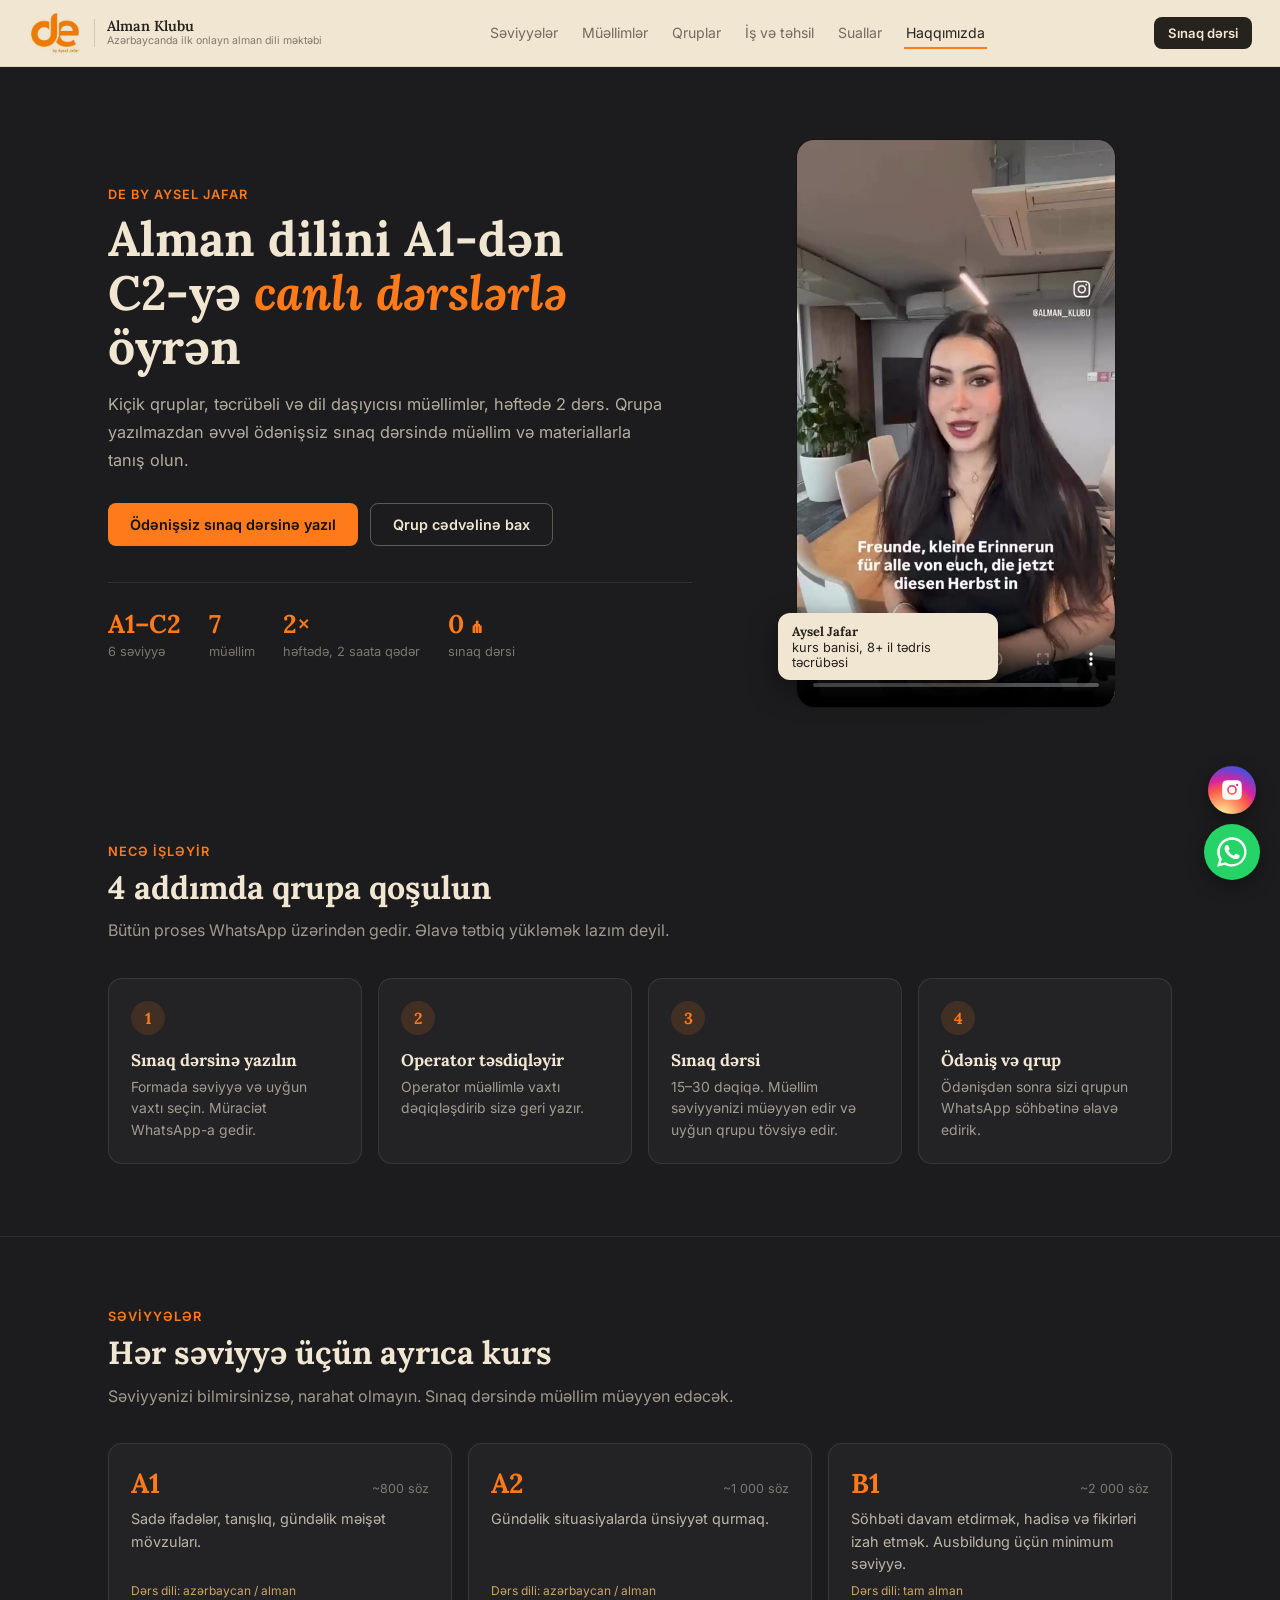
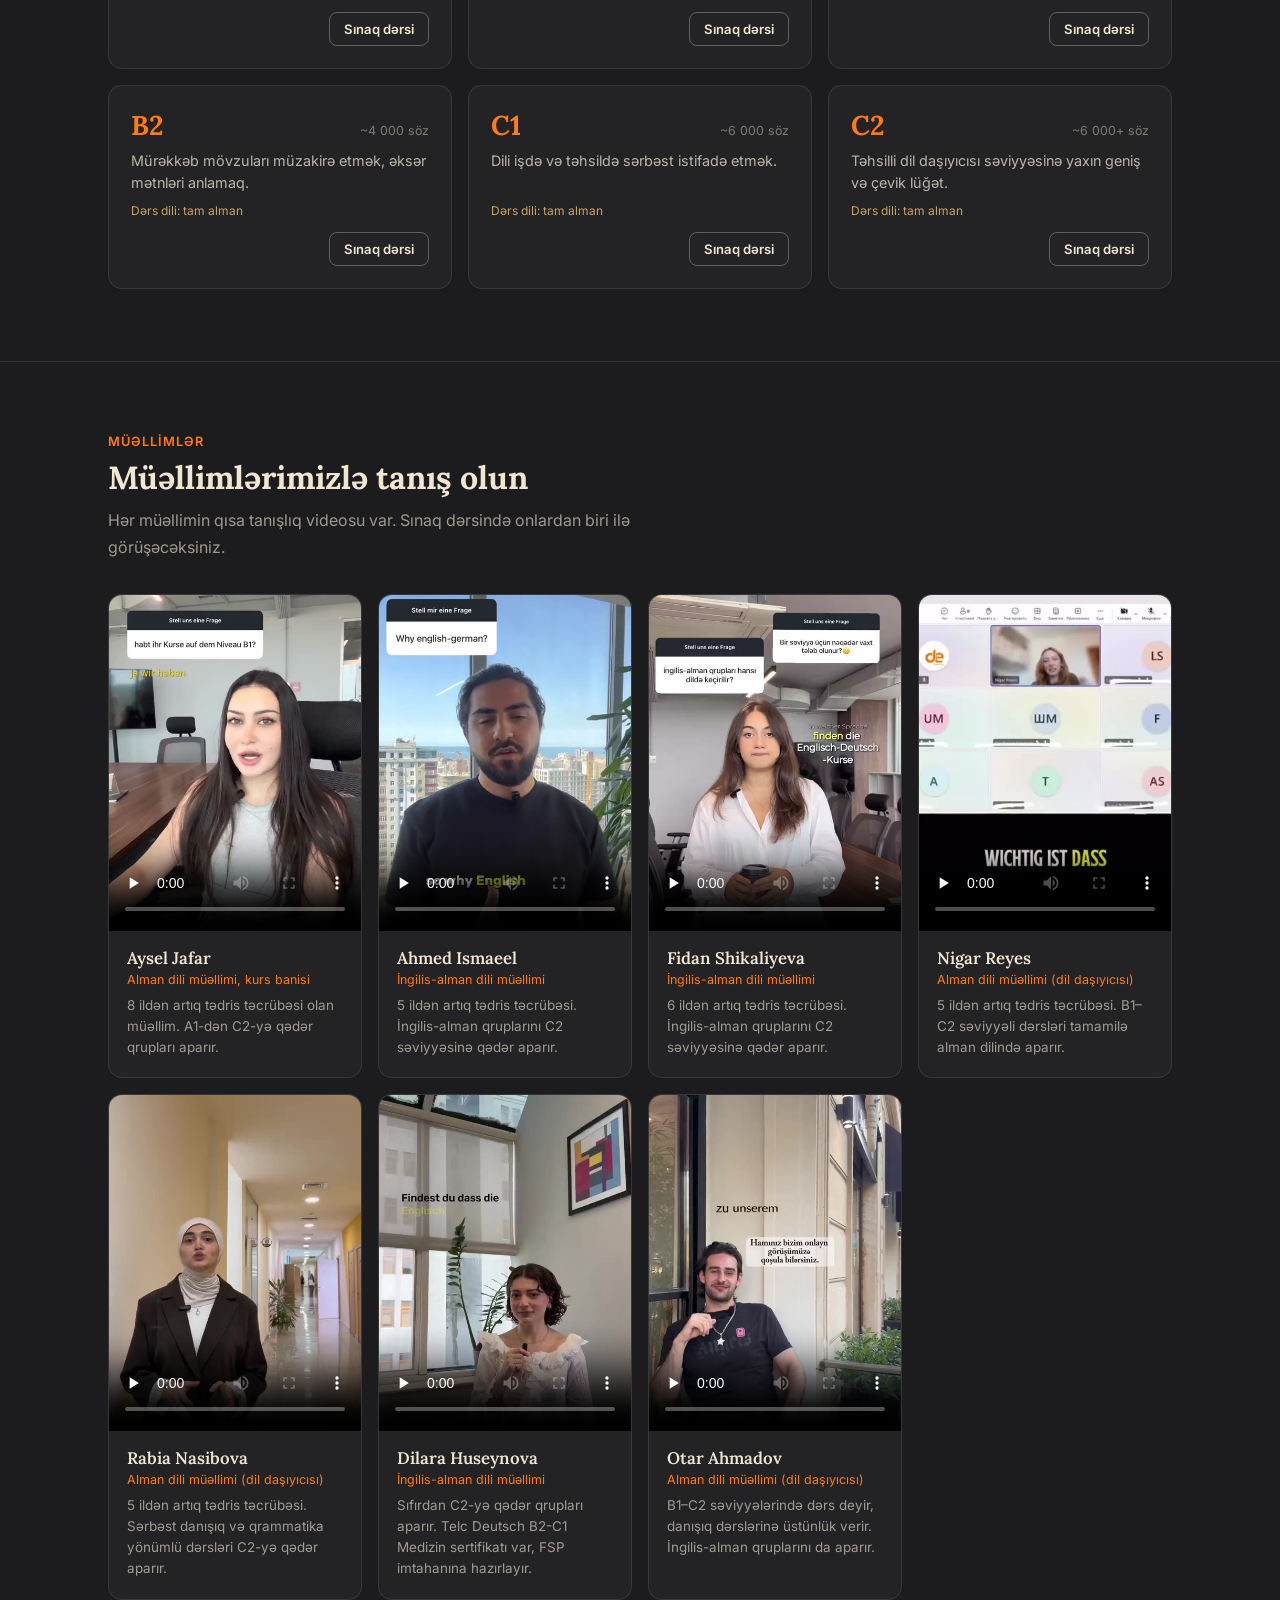
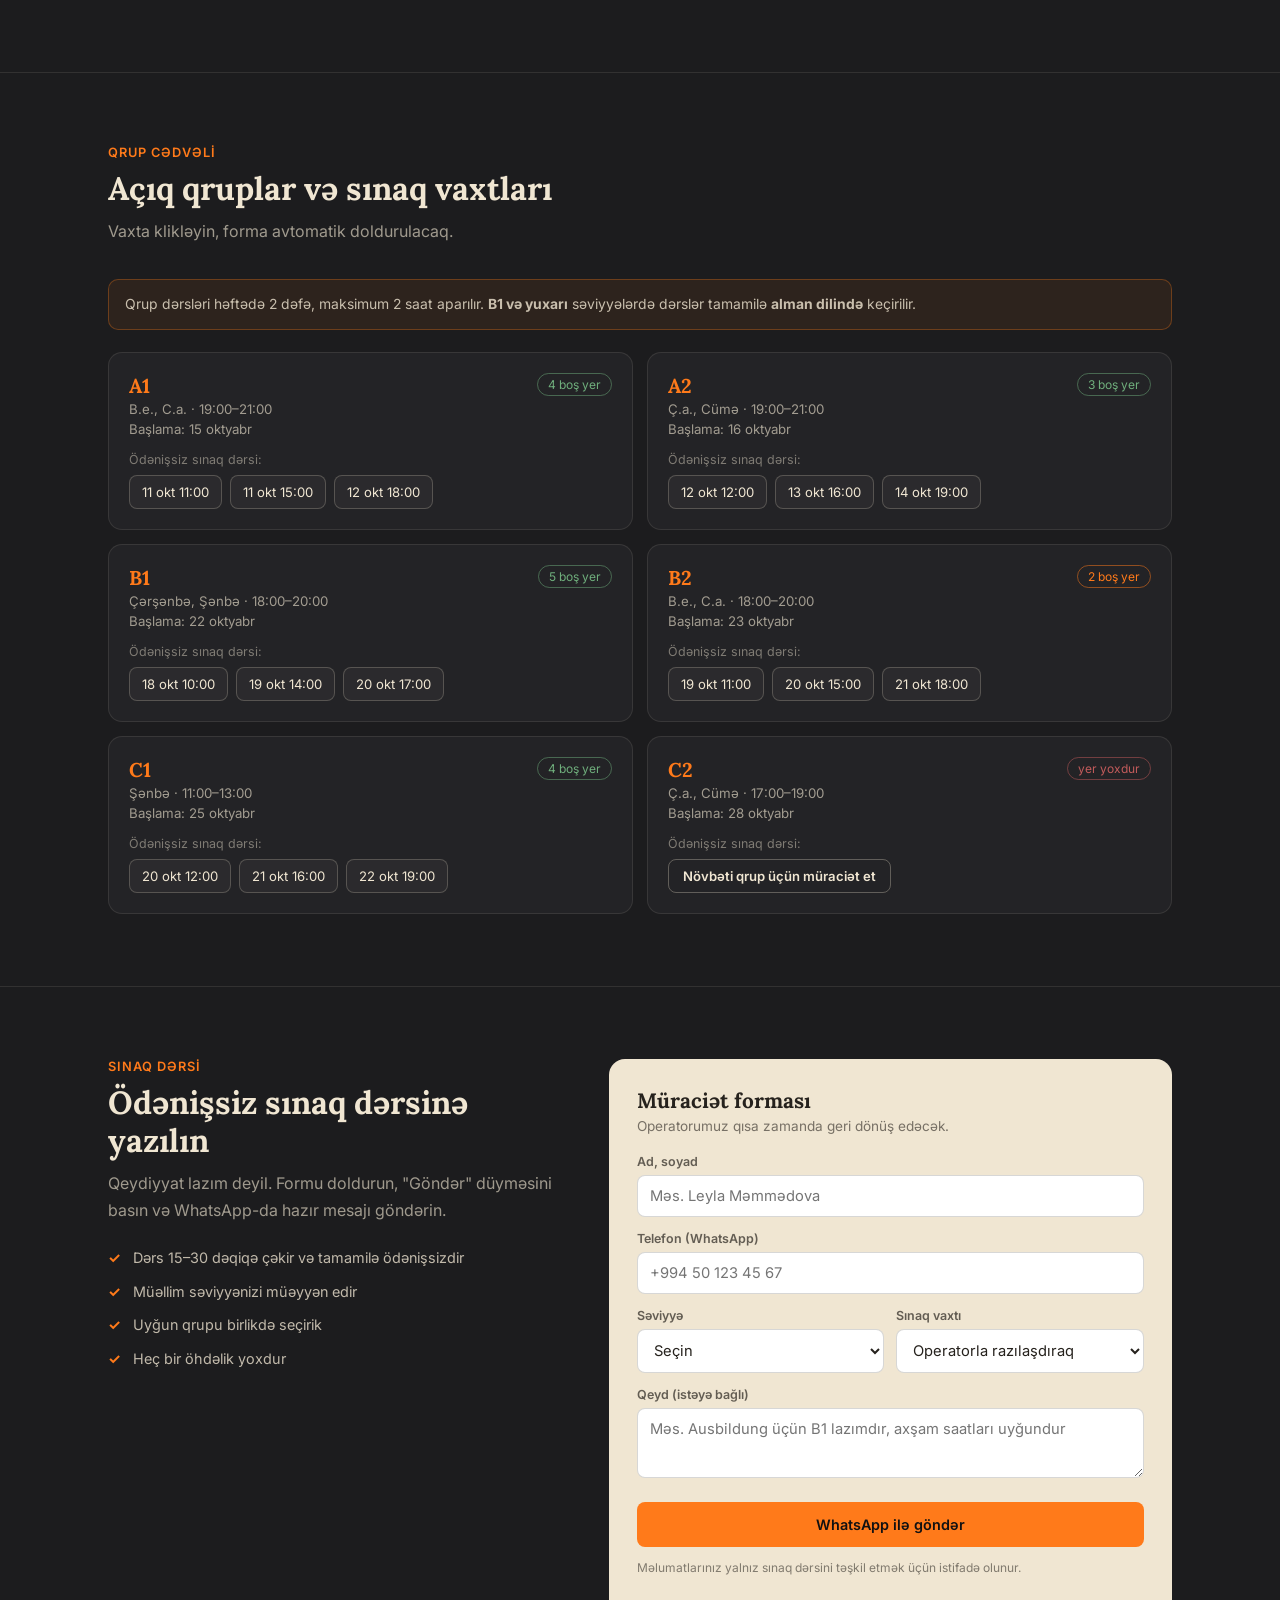
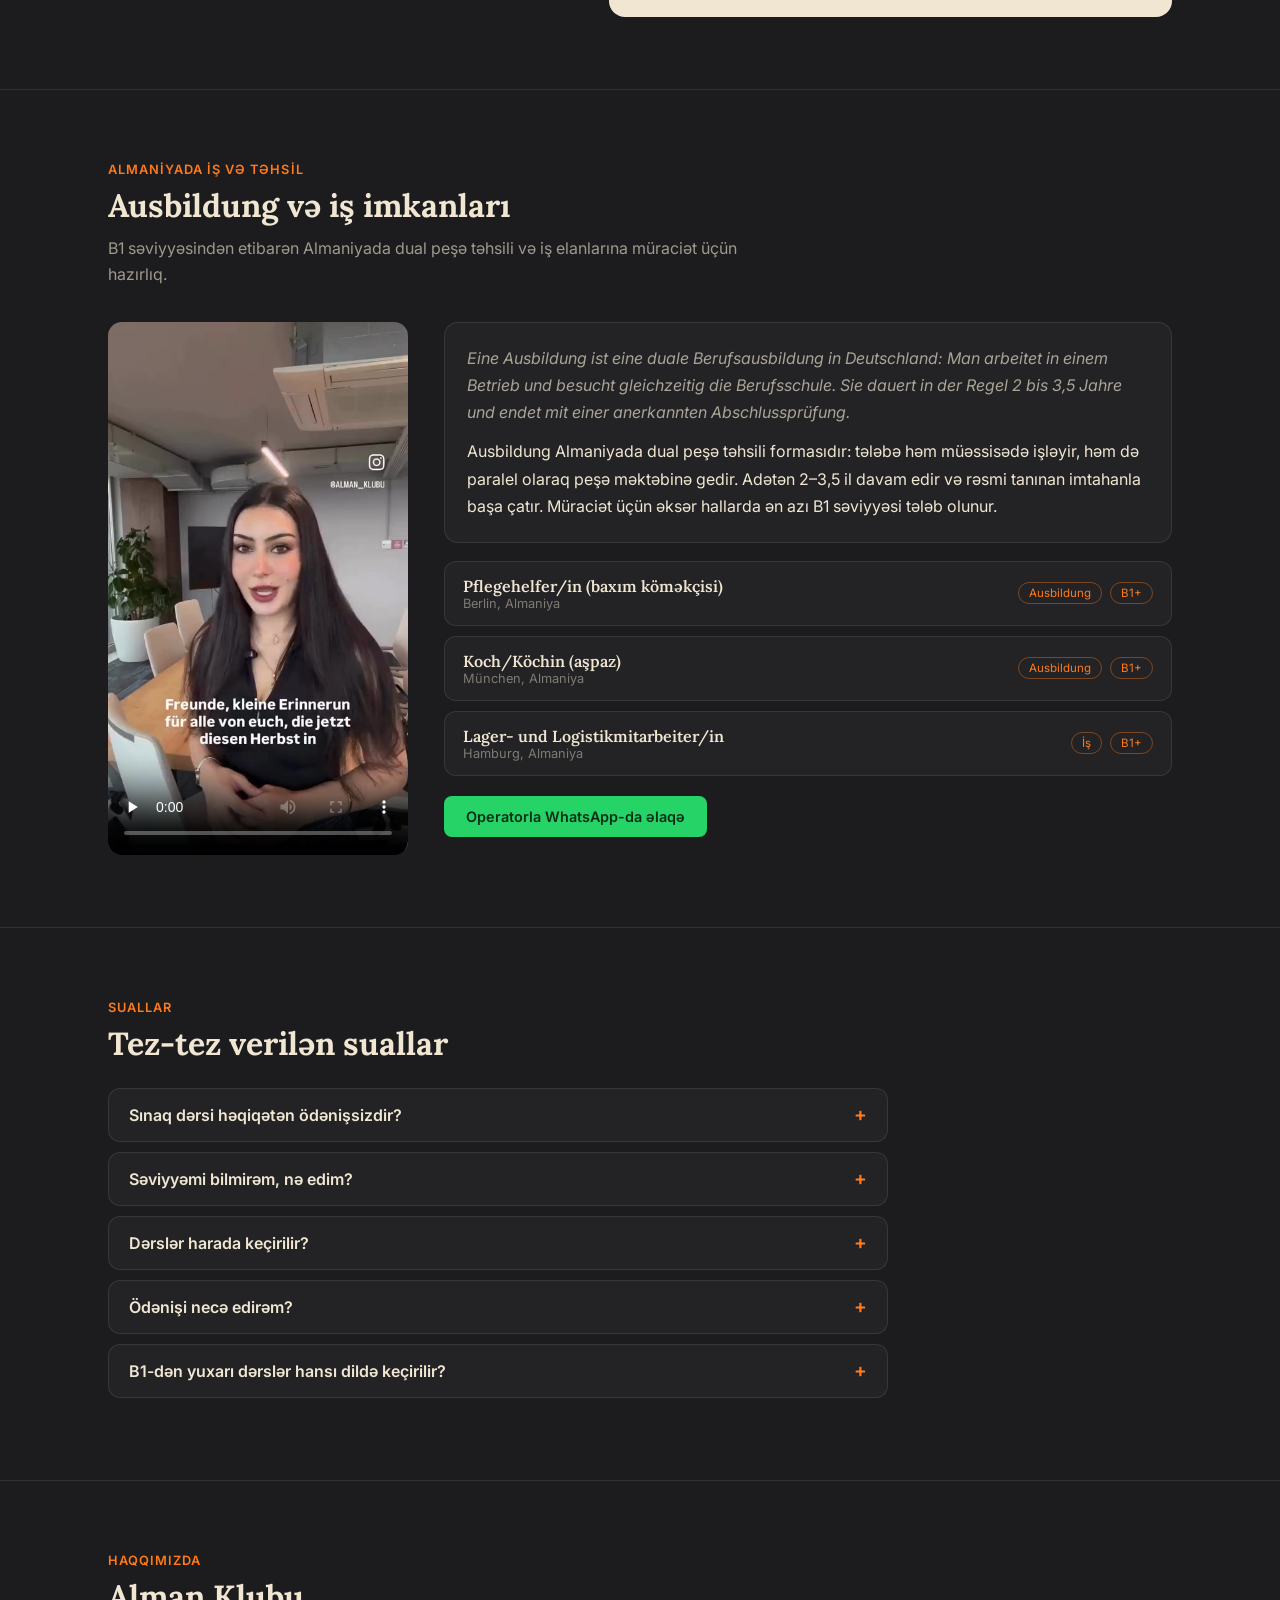
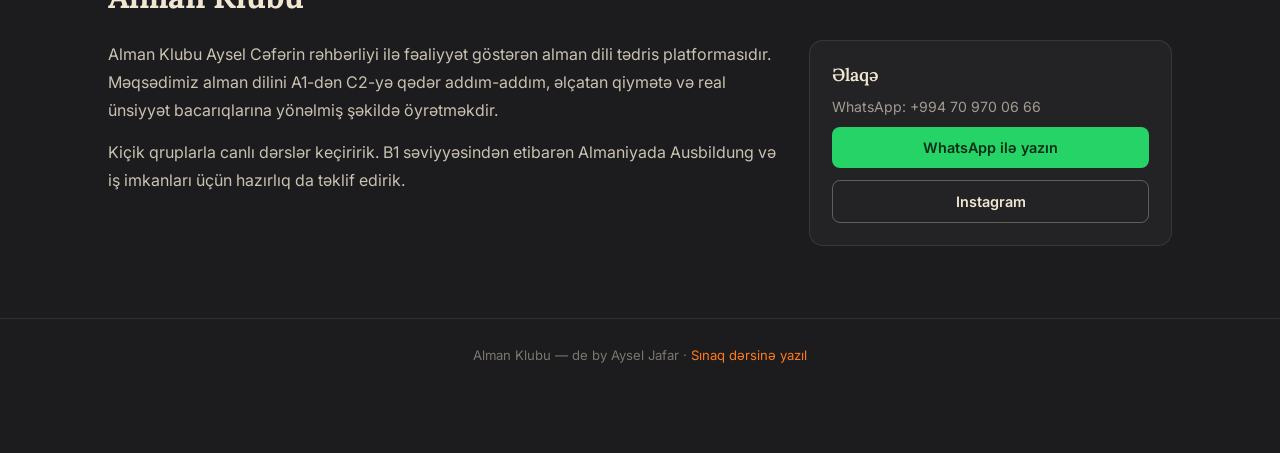
==== index.html @ 42301f0a "Alman Klubu landing səhifəsi — ilk versiya Statik tək-səhifə sayt: index.html + assets/ (loqo, müəll" ====
<!DOCTYPE html>
<html lang="az">
<head>
<meta charset="UTF-8">
<meta name="viewport" content="width=device-width, initial-scale=1.0">
<title>Alman Klubu — alman dilini A1-dən C2-yə öyrən</title>
<meta name="description" content="Alman Klubu — Azərbaycanda onlayn alman dili məktəbi. Kiçik qruplar, dil daşıyıcısı müəllimlər, ödənişsiz sınaq dərsi.">
<meta property="og:title" content="Alman Klubu — onlayn alman dili məktəbi">
<meta property="og:description" content="A1-dən C2-yə kiçik qruplarda canlı dərslər. Ödənişsiz sınaq dərsinə yazılın.">
<meta property="og:image" content="assets/logo-crop.jpg">
<link rel="icon" href="assets/logo-crop.jpg">
<link rel="preconnect" href="https://fonts.googleapis.com">
<link href="https://fonts.googleapis.com/css2?family=Lora:ital,wght@0,500;0,600;0,700;1,500&family=Inter:wght@400;500;600;700&display=swap" rel="stylesheet">
<style>
:root{
  --ink:#1C1C1E; --ink-deep:#111112; --panel:#232326; --panel-2:#2B2B2F;
  --parchment:#F0E6D2; --charcoal:#26221D;
  --orange:#FF7A1A; --orange-dim:#D9640F; --gold:#C9A464; --teal:#3F6E6E;
  --green:#6FAE7C; --red:#C25B5B;
  --line:rgba(240,230,210,0.10); --muted:rgba(240,230,210,0.62); --faint:rgba(240,230,210,0.45);
}
*{box-sizing:border-box}
html{scroll-behavior:smooth;scroll-padding-top:84px}
html,body{margin:0;padding:0}
body{background:var(--ink);color:var(--parchment);font-family:'Inter',Arial,sans-serif;-webkit-font-smoothing:antialiased;overflow-x:hidden}
h1,h2,h3,.serif{font-family:'Lora',Georgia,serif}
a{color:inherit;text-decoration:none}
button,input,select,textarea{font-family:inherit}
button{cursor:pointer}
img,video{max-width:100%}
.wrap{max-width:1120px;margin:0 auto;padding:0 28px}
@media (max-width:640px){.wrap{padding:0 16px}}

/* banner + topbar */
.discount-banner{display:block;background:linear-gradient(90deg,#E8833B,#FF7A1A,#E8833B);color:#2A1505;text-align:center;font-weight:700;font-size:.85rem;padding:9px 14px}
.topbar{position:sticky;top:0;z-index:50;background:var(--parchment);color:var(--charcoal);border-bottom:1px solid rgba(38,34,29,.1)}
.topbar-in{display:flex;align-items:center;justify-content:space-between;gap:16px;padding:10px 28px;max-width:1280px;margin:0 auto}
.brand{display:flex;align-items:center;gap:12px;flex-shrink:0}
.brand-logo{height:46px;width:auto;display:block;mix-blend-mode:multiply}
.brand-divider{width:1px;height:28px;background:rgba(38,34,29,.15)}
.brand-sub{font-size:.9rem;font-weight:600;font-family:'Lora',serif;line-height:1.2}
.brand-sub small{display:block;font-family:'Inter',sans-serif;font-weight:400;font-size:.66rem;color:rgba(38,34,29,.55)}
.topnav{display:flex;gap:20px;font-size:.88rem;color:rgba(38,34,29,.62)}
.topnav a{padding:6px 2px;border-bottom:2px solid transparent;white-space:nowrap;transition:color .15s,border-color .15s}
.topnav a:hover,.topnav a.active{color:var(--charcoal);border-bottom-color:var(--orange)}
@media (max-width:1020px){
  .topbar-in{flex-wrap:wrap;padding:10px 16px}
  .topnav{order:3;width:100%;overflow-x:auto;gap:18px;padding-bottom:2px;scrollbar-width:none}
  .topnav::-webkit-scrollbar{display:none}
  .brand-sub small{display:none}
}

/* buttons */
.btn{display:inline-flex;align-items:center;justify-content:center;gap:8px;border:none;border-radius:8px;padding:12px 22px;font-size:.9rem;font-weight:600;transition:background .15s,border-color .15s,color .15s,transform .1s}
.btn-primary{background:var(--orange);color:var(--ink-deep)}
.btn-primary:hover{background:var(--orange-dim)}
.btn-outline{background:transparent;border:1px solid rgba(240,230,210,.3);color:var(--parchment)}
.btn-outline:hover{border-color:var(--orange);color:var(--orange)}
.btn-dark{background:var(--charcoal);color:var(--parchment)}
.btn-dark:hover{background:#000}
.btn-sm{padding:8px 14px;font-size:.82rem}
.btn:active{transform:scale(.97)}
.btn-wa{background:#25D366;color:#0b2e17}
.btn-wa:hover{background:#1fb457}

/* sections */
section{padding:72px 0;border-top:1px solid var(--line)}
section:first-of-type{border-top:none}
.eyebrow{color:var(--orange);font-size:.8rem;letter-spacing:.08em;text-transform:uppercase;font-weight:600;margin-bottom:10px}
.section-title{font-size:2rem;margin:0 0 10px;line-height:1.2}
.section-lead{color:var(--muted);margin:0 0 34px;max-width:64ch;line-height:1.65}
@media (max-width:640px){section{padding:52px 0}.section-title{font-size:1.6rem}}

/* hero */
.hero{display:grid;grid-template-columns:1.15fr .85fr;gap:48px;align-items:center;padding:72px 0 64px}
.hero h1{font-size:3rem;line-height:1.12;margin:0 0 18px;max-width:16ch}
.hero h1 em{font-style:italic;color:var(--orange)}
.hero p{color:rgba(240,230,210,.72);line-height:1.7;max-width:56ch;margin:0 0 28px;font-size:1.02rem}
.hero-actions{display:flex;gap:12px;flex-wrap:wrap}
.hero-facts{display:flex;gap:28px;flex-wrap:wrap;margin-top:36px;padding-top:24px;border-top:1px solid var(--line)}
.fact b{display:block;font-family:'Lora',serif;font-size:1.6rem;color:var(--orange)}
.fact span{font-size:.8rem;color:var(--faint)}
.hero-media{position:relative;justify-self:center;width:100%;max-width:320px}
.hero-media video{width:100%;aspect-ratio:9/16;object-fit:cover;border-radius:18px;background:#000;display:block;border:1px solid var(--line)}
.hero-tag{position:absolute;left:-18px;bottom:28px;background:var(--parchment);color:var(--charcoal);border-radius:12px;padding:10px 14px;font-size:.8rem;box-shadow:0 10px 30px rgba(0,0,0,.4);max-width:220px}
.hero-tag b{font-family:'Lora',serif}
@media (max-width:860px){.hero{grid-template-columns:1fr;padding:44px 0}.hero h1{font-size:2.2rem}.hero-media{max-width:260px}.hero-tag{left:auto;right:-8px;bottom:auto;top:18px}}

/* steps */
.steps{display:grid;grid-template-columns:repeat(4,1fr);gap:16px;counter-reset:s}
.step{background:var(--panel);border:1px solid var(--line);border-radius:14px;padding:22px}
.step::before{counter-increment:s;content:counter(s);display:flex;align-items:center;justify-content:center;width:34px;height:34px;border-radius:50%;background:rgba(255,122,26,.14);color:var(--orange);font-family:'Lora',serif;font-weight:700;margin-bottom:14px}
.step h3{margin:0 0 6px;font-size:1.05rem}
.step p{margin:0;font-size:.87rem;color:var(--muted);line-height:1.55}
@media (max-width:860px){.steps{grid-template-columns:1fr 1fr}}
@media (max-width:520px){.steps{grid-template-columns:1fr}}

/* levels */
.level-grid{display:grid;grid-template-columns:repeat(3,1fr);gap:16px}
.level-card{background:var(--panel);border:1px solid var(--line);border-radius:14px;padding:22px;display:flex;flex-direction:column;gap:8px;transition:border-color .15s,background .15s}
.level-card:hover{border-color:rgba(255,122,26,.4);background:var(--panel-2)}
.level-top{display:flex;justify-content:space-between;align-items:baseline}
.level-code{font-family:'Lora',serif;font-size:1.7rem;font-weight:700;color:var(--orange)}
.level-meta{font-size:.78rem;color:var(--faint)}
.level-desc{font-size:.9rem;color:rgba(240,230,210,.75);line-height:1.55;flex:1}
.level-lang{font-size:.75rem;color:var(--gold)}
@media (max-width:860px){.level-grid{grid-template-columns:1fr 1fr}}
@media (max-width:520px){.level-grid{grid-template-columns:1fr}}

/* teachers */
.teacher-grid{display:grid;grid-template-columns:repeat(auto-fill,minmax(230px,1fr));gap:16px}
.teacher-card{background:var(--panel);border:1px solid var(--line);border-radius:14px;overflow:hidden;display:flex;flex-direction:column}
.teacher-video{width:100%;aspect-ratio:3/4;object-fit:cover;background:#000;display:block}
.teacher-body{padding:16px 18px 20px}
.teacher-name{font-family:'Lora',serif;font-weight:600;font-size:1.05rem}
.teacher-role{font-size:.78rem;color:var(--orange);margin:3px 0 8px}
.teacher-bio{font-size:.84rem;color:var(--muted);line-height:1.55;margin:0}

/* schedule */
.notice{background:rgba(255,122,26,.08);border:1px solid rgba(255,122,26,.3);border-radius:10px;padding:14px 16px;font-size:.87rem;color:rgba(240,230,210,.8);margin-bottom:22px;line-height:1.55}
.group-grid{display:grid;grid-template-columns:repeat(2,1fr);gap:14px}
.group-card{background:var(--panel);border:1px solid var(--line);border-radius:14px;padding:20px}
.group-head{display:flex;justify-content:space-between;align-items:flex-start;gap:10px;margin-bottom:12px}
.group-level{font-family:'Lora',serif;font-weight:700;font-size:1.25rem;color:var(--orange)}
.group-info{font-size:.83rem;color:var(--muted);margin-top:2px;line-height:1.5}
.seats{font-size:.75rem;border-radius:20px;padding:3px 10px;white-space:nowrap;border:1px solid rgba(111,174,124,.5);color:var(--green)}
.seats.low{border-color:rgba(255,122,26,.5);color:var(--orange)}
.seats.none{border-color:rgba(194,91,91,.5);color:var(--red)}
.slot-label{font-size:.78rem;color:var(--faint);margin-bottom:8px}
.slot-row{display:flex;gap:8px;flex-wrap:wrap}
.slot-btn{background:rgba(240,230,210,.04);border:1px solid rgba(240,230,210,.22);color:var(--parchment);border-radius:8px;padding:8px 12px;font-size:.82rem}
.slot-btn:hover,.slot-btn.on{border-color:var(--orange);color:var(--orange);background:rgba(255,122,26,.08)}
@media (max-width:760px){.group-grid{grid-template-columns:1fr}}

/* booking form */
.book{display:grid;grid-template-columns:.9fr 1.1fr;gap:40px;align-items:start}
.book-side h3{font-size:1.2rem;margin:0 0 12px}
.book-side ul{margin:0;padding:0;list-style:none;display:flex;flex-direction:column;gap:12px}
.book-side li{display:flex;gap:12px;font-size:.9rem;color:rgba(240,230,210,.78);line-height:1.5}
.book-side li span{color:var(--orange);font-weight:700}
.form-card{background:var(--parchment);color:var(--charcoal);border-radius:16px;padding:28px}
.form-card h3{margin:0 0 4px;font-size:1.3rem}
.form-card .sub{font-size:.85rem;color:rgba(38,34,29,.6);margin:0 0 20px}
.form-row{display:grid;grid-template-columns:1fr 1fr;gap:12px}
.field{margin-bottom:14px}
.field label{display:block;font-size:.78rem;font-weight:600;color:rgba(38,34,29,.7);margin-bottom:6px}
.field input,.field select,.field textarea{width:100%;background:#fff;border:1px solid rgba(38,34,29,.18);border-radius:8px;padding:11px 12px;color:var(--charcoal);font-size:.92rem}
.field textarea{resize:vertical;min-height:70px}
.field input:focus,.field select:focus,.field textarea:focus{outline:none;border-color:var(--orange);box-shadow:0 0 0 3px rgba(255,122,26,.18)}
.field.err input,.field.err select{border-color:var(--red)}
.field .hint{font-size:.72rem;color:var(--red);margin-top:4px;display:none}
.field.err .hint{display:block}
.form-card .btn{width:100%;margin-top:6px;padding:14px}
.form-note{font-size:.75rem;color:rgba(38,34,29,.55);margin-top:12px;line-height:1.5}
.form-ok{display:none;background:rgba(111,174,124,.16);border:1px solid var(--green);color:#24502e;border-radius:8px;padding:12px;font-size:.85rem;margin-top:12px}
@media (max-width:860px){.book{grid-template-columns:1fr}}
@media (max-width:480px){.form-row{grid-template-columns:1fr}.form-card{padding:22px 18px}}

/* pricing */
.pricing-grid{display:grid;grid-template-columns:repeat(6,1fr);gap:12px;margin-bottom:16px}
.price-card{background:var(--panel);border:1px solid var(--line);border-radius:14px;padding:20px 14px;text-align:center}
.p-level{font-family:'Lora',serif;font-size:1.3rem;font-weight:700;color:var(--orange)}
.price-old{text-decoration:line-through;color:var(--faint);font-size:.85rem;margin-top:6px}
.price-new{font-family:'Lora',serif;font-size:1.8rem;font-weight:700}
.price-new span{font-size:.78rem;font-weight:400;color:var(--faint)}
.bundle-grid{display:grid;grid-template-columns:1fr 1fr;gap:14px}
.bundle-card{background:linear-gradient(155deg,rgba(255,122,26,.16),rgba(255,122,26,.03));border:1px solid rgba(255,122,26,.35);border-radius:14px;padding:22px;display:flex;justify-content:space-between;align-items:center;gap:14px;flex-wrap:wrap}
.bundle-card .b-label{font-weight:600}
.bundle-card .b-sub{font-size:.8rem;color:var(--faint);margin-top:2px}
.b-price{font-family:'Lora',serif;font-size:2rem;font-weight:700;color:var(--orange)}
@media (max-width:960px){.pricing-grid{grid-template-columns:repeat(3,1fr)}}
@media (max-width:560px){.pricing-grid{grid-template-columns:repeat(2,1fr)}.bundle-grid{grid-template-columns:1fr}}

/* work-study */
.ws{display:grid;grid-template-columns:300px 1fr;gap:36px;align-items:start}
.ws video{width:100%;aspect-ratio:9/16;object-fit:cover;border-radius:14px;background:#000;display:block}
.bilingual{background:var(--panel);border:1px solid var(--line);border-radius:14px;padding:22px;margin-bottom:18px}
.bl-de{font-style:italic;color:rgba(240,230,210,.66);line-height:1.7;margin:0 0 12px}
.bl-az{line-height:1.7;margin:0}
.job-card{background:var(--panel);border:1px solid var(--line);border-radius:12px;padding:14px 18px;margin-bottom:10px;display:flex;justify-content:space-between;align-items:center;flex-wrap:wrap;gap:8px}
.job-title{font-family:'Lora',serif;font-weight:600}
.job-meta{font-size:.8rem;color:var(--faint)}
.job-tag{font-size:.72rem;border:1px solid rgba(255,122,26,.4);color:var(--orange);border-radius:20px;padding:3px 10px}
@media (max-width:760px){.ws{grid-template-columns:1fr}.ws video{max-width:260px}}

/* faq */
.faq{max-width:780px}
.faq details{background:var(--panel);border:1px solid var(--line);border-radius:12px;margin-bottom:10px}
.faq summary{padding:16px 20px;cursor:pointer;font-weight:600;list-style:none;display:flex;justify-content:space-between;gap:12px}
.faq summary::-webkit-details-marker{display:none}
.faq summary::after{content:'+';color:var(--orange);font-size:1.2rem;line-height:1}
.faq details[open] summary::after{content:'–'}
.faq details p{margin:0;padding:0 20px 18px;color:var(--muted);line-height:1.65;font-size:.92rem}

/* about / contact */
.about{display:grid;grid-template-columns:1.3fr .7fr;gap:28px}
.about p{line-height:1.75;color:rgba(240,230,210,.82);margin:0 0 14px}
.contact-card{background:var(--panel);border:1px solid var(--line);border-radius:14px;padding:22px;display:flex;flex-direction:column;gap:12px}
.contact-card .btn{width:100%}
@media (max-width:760px){.about{grid-template-columns:1fr}}

footer{border-top:1px solid var(--line);padding:28px 16px 90px;text-align:center;font-size:.82rem;color:var(--faint)}
footer a{color:var(--orange)}

/* floating */
.wa-float{position:fixed;right:20px;bottom:20px;z-index:90;width:56px;height:56px;border-radius:50%;background:#25D366;display:flex;align-items:center;justify-content:center;box-shadow:0 6px 18px rgba(0,0,0,.35)}
.wa-float svg{width:30px;height:30px;fill:#fff}
.ig-float{position:fixed;right:24px;bottom:86px;z-index:90;width:48px;height:48px;border-radius:50%;background:radial-gradient(circle at 30% 107%,#fdf497 0%,#fdf497 5%,#fd5949 45%,#d6249f 60%,#285AEB 90%);display:flex;align-items:center;justify-content:center;box-shadow:0 6px 18px rgba(0,0,0,.35)}
.ig-float svg{width:24px;height:24px;fill:#fff}
@media (max-width:520px){.wa-float{right:14px;bottom:14px;width:50px;height:50px}.ig-float{right:17px;bottom:74px;width:44px;height:44px}}

:focus-visible{outline:2px solid var(--orange);outline-offset:2px}
</style>
</head>
<body>

<a class="discount-banner" href="#qiymetler" data-pricing>🍂 Payız endirimi — bu ay bütün səviyyələrdə aşağı qiymətlər! Qiymətlərə baxın →</a>

<header class="topbar">
  <div class="topbar-in">
    <a class="brand" href="#top">
      <img class="brand-logo" src="assets/logo-crop.jpg" alt="de by Aysel Jafar">
      <div class="brand-divider"></div>
      <div class="brand-sub">Alman Klubu<small>Azərbaycanda ilk onlayn alman dili məktəbi</small></div>
    </a>
    <nav class="topnav" id="topnav">
      <a href="#seviyyeler">Səviyyələr</a>
      <a href="#muellimler">Müəllimlər</a>
      <a href="#cedvel">Qruplar</a>
      <a href="#qiymetler" data-pricing>Qiymətlər</a>
      <a href="#is-tehsil">İş və təhsil</a>
      <a href="#faq">Suallar</a>
      <a href="#haqqimizda">Haqqımızda</a>
    </nav>
    <a class="btn btn-dark btn-sm" href="#sinaq">Sınaq dərsi</a>
  </div>
</header>

<main id="top">
  <!-- HERO -->
  <div class="wrap">
    <div class="hero">
      <div>
        <div class="eyebrow">de by Aysel Jafar</div>
        <h1>Alman dilini A1-dən C2-yə <em>canlı dərslərlə</em> öyrən</h1>
        <p>Kiçik qruplar, təcrübəli və dil daşıyıcısı müəllimlər, həftədə 2 dərs. Qrupa yazılmazdan əvvəl ödənişsiz sınaq dərsində müəllim və materiallarla tanış olun.</p>
        <div class="hero-actions">
          <a class="btn btn-primary" href="#sinaq">Ödənişsiz sınaq dərsinə yazıl</a>
          <a class="btn btn-outline" href="#cedvel">Qrup cədvəlinə bax</a>
        </div>
        <div class="hero-facts">
          <div class="fact"><b>A1–C2</b><span>6 səviyyə</span></div>
          <div class="fact"><b>7</b><span>müəllim</span></div>
          <div class="fact"><b>2×</b><span>həftədə, 2 saata qədər</span></div>
          <div class="fact"><b>0 ₼</b><span>sınaq dərsi</span></div>
        </div>
      </div>
      <div class="hero-media">
        <video src="assets/video/teacher-2.mp4" poster="assets/video/teacher-2-poster.jpg" controls playsinline preload="none"></video>
        <div class="hero-tag"><b>Aysel Jafar</b><br>kurs banisi, 8+ il tədris təcrübəsi</div>
      </div>
    </div>
  </div>

  <!-- HOW IT WORKS -->
  <section>
    <div class="wrap">
      <div class="eyebrow">Necə işləyir</div>
      <h2 class="section-title">4 addımda qrupa qoşulun</h2>
      <p class="section-lead">Bütün proses WhatsApp üzərindən gedir. Əlavə tətbiq yükləmək lazım deyil.</p>
      <div class="steps">
        <div class="step"><h3>Sınaq dərsinə yazılın</h3><p>Formada səviyyə və uyğun vaxtı seçin. Müraciət WhatsApp-a gedir.</p></div>
        <div class="step"><h3>Operator təsdiqləyir</h3><p>Operator müəllimlə vaxtı dəqiqləşdirib sizə geri yazır.</p></div>
        <div class="step"><h3>Sınaq dərsi</h3><p>15–30 dəqiqə. Müəllim səviyyənizi müəyyən edir və uyğun qrupu tövsiyə edir.</p></div>
        <div class="step"><h3>Ödəniş və qrup</h3><p>Ödənişdən sonra sizi qrupun WhatsApp söhbətinə əlavə edirik.</p></div>
      </div>
    </div>
  </section>

  <!-- LEVELS -->
  <section id="seviyyeler">
    <div class="wrap">
      <div class="eyebrow">Səviyyələr</div>
      <h2 class="section-title">Hər səviyyə üçün ayrıca kurs</h2>
      <p class="section-lead">Səviyyənizi bilmirsinizsə, narahat olmayın. Sınaq dərsində müəllim müəyyən edəcək.</p>
      <div class="level-grid" id="level-grid"></div>
    </div>
  </section>

  <!-- TEACHERS -->
  <section id="muellimler">
    <div class="wrap">
      <div class="eyebrow">Müəllimlər</div>
      <h2 class="section-title">Müəllimlərimizlə tanış olun</h2>
      <p class="section-lead">Hər müəllimin qısa tanışlıq videosu var. Sınaq dərsində onlardan biri ilə görüşəcəksiniz.</p>
      <div class="teacher-grid" id="teacher-grid"></div>
    </div>
  </section>

  <!-- SCHEDULE -->
  <section id="cedvel">
    <div class="wrap">
      <div class="eyebrow">Qrup cədvəli</div>
      <h2 class="section-title">Açıq qruplar və sınaq vaxtları</h2>
      <p class="section-lead">Vaxta klikləyin, forma avtomatik doldurulacaq.</p>
      <div class="notice">Qrup dərsləri həftədə 2 dəfə, maksimum 2 saat aparılır. <b>B1 və yuxarı</b> səviyyələrdə dərslər tamamilə <b>alman dilində</b> keçirilir.</div>
      <div class="group-grid" id="group-grid"></div>
    </div>
  </section>

  <!-- BOOKING -->
  <section id="sinaq">
    <div class="wrap">
      <div class="book">
        <div class="book-side">
          <div class="eyebrow">Sınaq dərsi</div>
          <h2 class="section-title">Ödənişsiz sınaq dərsinə yazılın</h2>
          <p class="section-lead" style="margin-bottom:24px">Qeydiyyat lazım deyil. Formu doldurun, "Göndər" düyməsini basın və WhatsApp-da hazır mesajı göndərin.</p>
          <ul>
            <li><span>✓</span>Dərs 15–30 dəqiqə çəkir və tamamilə ödənişsizdir</li>
            <li><span>✓</span>Müəllim səviyyənizi müəyyən edir</li>
            <li><span>✓</span>Uyğun qrupu birlikdə seçirik</li>
            <li><span>✓</span>Heç bir öhdəlik yoxdur</li>
          </ul>
        </div>
        <form class="form-card" id="trial-form" novalidate>
          <h3>Müraciət forması</h3>
          <p class="sub">Operatorumuz qısa zamanda geri dönüş edəcək.</p>
          <div class="field" id="f-name">
            <label for="name">Ad, soyad</label>
            <input id="name" name="name" autocomplete="name" placeholder="Məs. Leyla Məmmədova">
            <div class="hint">Adınızı yazın</div>
          </div>
          <div class="field" id="f-phone">
            <label for="phone">Telefon (WhatsApp)</label>
            <input id="phone" name="phone" type="tel" autocomplete="tel" placeholder="+994 50 123 45 67">
            <div class="hint">Düzgün nömrə yazın</div>
          </div>
          <div class="form-row">
            <div class="field" id="f-level">
              <label for="level">Səviyyə</label>
              <select id="level" name="level"></select>
              <div class="hint">Səviyyə seçin</div>
            </div>
            <div class="field">
              <label for="slot">Sınaq vaxtı</label>
              <select id="slot" name="slot"></select>
            </div>
          </div>
          <div class="field">
            <label for="note">Qeyd (istəyə bağlı)</label>
            <textarea id="note" name="note" placeholder="Məs. Ausbildung üçün B1 lazımdır, axşam saatları uyğundur"></textarea>
          </div>
          <a class="btn btn-primary" id="wa-send" href="https://api.whatsapp.com/send?phone=994709700666" target="_blank" rel="noopener">WhatsApp ilə göndər</a>
          <div class="form-ok" id="form-ok">WhatsApp yeni pəncərədə açıldı. Hazır mesajı göndərməyi unutmayın.</div>
          <p class="form-note">Məlumatlarınız yalnız sınaq dərsini təşkil etmək üçün istifadə olunur.</p>
        </form>
      </div>
    </div>
  </section>

  <!-- PRICING -->
  <section id="qiymetler" data-pricing>
    <div class="wrap">
      <div class="eyebrow">Qiymətlər</div>
      <h2 class="section-title">Aylıq qiymətlər</h2>
      <p class="section-lead">Payız endirimi ilə. Ödəniş sınaq dərsindən sonra, qrup təsdiqlənəndə edilir.</p>
      <div class="pricing-grid" id="pricing-grid"></div>
      <div class="bundle-grid" id="bundle-grid"></div>
    </div>
  </section>

  <!-- WORK & STUDY -->
  <section id="is-tehsil">
    <div class="wrap">
      <div class="eyebrow">Almaniyada iş və təhsil</div>
      <h2 class="section-title">Ausbildung və iş imkanları</h2>
      <p class="section-lead">B1 səviyyəsindən etibarən Almaniyada dual peşə təhsili və iş elanlarına müraciət üçün hazırlıq.</p>
      <div class="ws">
        <video src="assets/video/teacher-2.mp4" poster="assets/video/teacher-2-poster.jpg" controls playsinline preload="none"></video>
        <div>
          <div class="bilingual">
            <p class="bl-de" id="aus-de"></p>
            <p class="bl-az" id="aus-az"></p>
          </div>
          <div id="job-list"></div>
          <a class="btn btn-wa" style="margin-top:10px" data-wa="Salam! Ausbildung / iş imkanları haqqında məlumat almaq istəyirəm." target="_blank" rel="noopener">Operatorla WhatsApp-da əlaqə</a>
        </div>
      </div>
    </div>
  </section>

  <!-- FAQ -->
  <section id="faq">
    <div class="wrap">
      <div class="eyebrow">Suallar</div>
      <h2 class="section-title">Tez-tez verilən suallar</h2>
      <div class="faq" style="margin-top:24px">
        <details><summary>Sınaq dərsi həqiqətən ödənişsizdir?</summary><p>Bəli. 15–30 dəqiqəlik sınaq dərsi tamamilə ödənişsizdir və heç bir öhdəlik yaratmır.</p></details>
        <details><summary>Səviyyəmi bilmirəm, nə edim?</summary><p>Formada "Bilmirəm" seçin. Müəllim sınaq dərsində səviyyənizi müəyyən edib uyğun qrupu tövsiyə edəcək.</p></details>
        <details><summary>Dərslər harada keçirilir?</summary><p>Dərslər yalnız onlayn keçirilir.</p></details>
        <details><summary>Ödənişi necə edirəm?</summary><p>Sınaq dərsindən sonra operator sizə ödəniş rekvizitlərini göndərir. Ödənişdən sonra sizi qrupa əlavə edirik.</p></details>
        <details><summary>B1-dən yuxarı dərslər hansı dildə keçirilir?</summary><p>B1 və yuxarı səviyyələrdə dərslər tamamilə alman dilində keçirilir. İngilis-alman qrupları da mövcuddur.</p></details>
      </div>
    </div>
  </section>

  <!-- ABOUT -->
  <section id="haqqimizda">
    <div class="wrap">
      <div class="eyebrow">Haqqımızda</div>
      <h2 class="section-title">Alman Klubu</h2>
      <div class="about" style="margin-top:24px">
        <div>
          <p>Alman Klubu Aysel Cəfərin rəhbərliyi ilə fəaliyyət göstərən alman dili tədris platformasıdır. Məqsədimiz alman dilini A1-dən C2-yə qədər addım-addım, əlçatan qiymətə və real ünsiyyət bacarıqlarına yönəlmiş şəkildə öyrətməkdir.</p>
          <p>Kiçik qruplarla canlı dərslər keçiririk. B1 səviyyəsindən etibarən Almaniyada Ausbildung və iş imkanları üçün hazırlıq da təklif edirik.</p>
        </div>
        <div class="contact-card">
          <div class="serif" style="font-size:1.1rem;font-weight:600">Əlaqə</div>
          <div style="font-size:.88rem;color:var(--muted)">WhatsApp: <span id="wa-number"></span></div>
          <a class="btn btn-wa" data-wa="Salam! Alman Klubu haqqında sualım var." target="_blank" rel="noopener">WhatsApp ilə yazın</a>
          <a class="btn btn-outline" id="ig-link" target="_blank" rel="noopener">Instagram</a>
        </div>
      </div>
    </div>
  </section>
</main>

<footer>
  Alman Klubu — de by Aysel Jafar · <a href="#sinaq">Sınaq dərsinə yazıl</a>
</footer>

<a class="ig-float" id="ig-float" target="_blank" rel="noopener" aria-label="Instagram"><svg viewBox="0 0 24 24"><path d="M12 2.2c3.2 0 3.6 0 4.8.1 1.2.1 1.8.2 2.2.4.6.2 1 .5 1.4.9.4.4.7.8.9 1.4.2.4.4 1.1.4 2.2.1 1.3.1 1.6.1 4.8s0 3.6-.1 4.8c-.1 1.2-.2 1.8-.4 2.2-.2.6-.5 1-.9 1.4-.4.4-.8.7-1.4.9-.4.2-1.1.4-2.2.4-1.3.1-1.6.1-4.8.1s-3.6 0-4.8-.1c-1.2-.1-1.8-.2-2.2-.4-.6-.2-1-.5-1.4-.9-.4-.4-.7-.8-.9-1.4-.2-.4-.4-1.1-.4-2.2C2.2 15.6 2.2 15.2 2.2 12s0-3.6.1-4.8c.1-1.2.2-1.8.4-2.2.2-.6.5-1 .9-1.4.4-.4.8-.7 1.4-.9.4-.2 1.1-.4 2.2-.4C8.4 2.2 8.8 2.2 12 2.2zm0 4.9a4.9 4.9 0 100 9.8 4.9 4.9 0 000-9.8zm0 8.1a3.2 3.2 0 110-6.4 3.2 3.2 0 010 6.4zm5.1-9.4a1.1 1.1 0 100 2.3 1.1 1.1 0 000-2.3z"/></svg></a>
<a class="wa-float" data-wa="Salam! Alman Klubu haqqında məlumat almaq istəyirəm." target="_blank" rel="noopener" aria-label="WhatsApp"><svg viewBox="0 0 24 24"><path d="M17.5 14.4c-.3-.1-1.8-.9-2-1-.3-.1-.5-.1-.7.1-.2.3-.8 1-.9 1.2-.2.2-.3.2-.6.1-.3-.1-1.3-.5-2.4-1.5-.9-.8-1.5-1.8-1.7-2.1-.2-.3 0-.5.1-.6l.4-.5c.1-.2.2-.3.3-.5.1-.2 0-.4 0-.5l-.9-2.2c-.2-.6-.5-.5-.7-.5h-.6c-.2 0-.5.1-.8.4-.3.3-1 1-1 2.5s1.1 2.9 1.2 3.1c.1.2 2.1 3.2 5.1 4.5.7.3 1.3.5 1.7.6.7.2 1.4.2 1.9.1.6-.1 1.8-.7 2-1.4.2-.7.2-1.3.2-1.4-.1-.2-.3-.3-.6-.4zM12 21.8c-1.8 0-3.5-.5-5-1.4l-.4-.2-3.7 1 1-3.6-.2-.4c-1-1.6-1.5-3.4-1.5-5.2 0-5.4 4.4-9.8 9.8-9.8 2.6 0 5.1 1 6.9 2.9 1.8 1.8 2.9 4.3 2.9 6.9 0 5.4-4.4 9.8-9.8 9.8zm8.4-18.2C18.1 1.4 15.2.2 12 .2 5.5.2.2 5.5.2 12c0 2.1.5 4.1 1.6 5.9L.1 23.8l6-1.6c1.7.9 3.7 1.4 5.7 1.4 6.5 0 11.8-5.3 11.8-11.8 0-3.2-1.2-6.1-3.5-8.3z"/></svg></a>

<script>
/* =====================================================================
   KONFİQURASİYA — məzmunu yalnız bu blokda dəyişin
   ===================================================================== */
const CONFIG = {
  whatsapp: '994709700666',             // operator nömrəsi (beynəlxalq format, + olmadan)
  whatsappDisplay: '+994 70 970 06 66',
  instagram: 'https://www.instagram.com/alman__klubu',
  currency: '$',
  showPricing: false,   // true edin: qiymətlər, endirim banneri və menyu linki geri gəlir
  // Google Sheets cədvəli (Share → "Anyone with the link: Viewer" olmalıdır)
  scheduleSheetId: '1XEuLEqFgfqSnTeSMFIaCd4QFVtRlNkZIhSt-ijBtDVU',
};

const LEVELS = [
  { id:'A1', words:'~800 söz',    desc:'Sadə ifadələr, tanışlıq, gündəlik məişət mövzuları.', lang:'Dərs dili: azərbaycan / alman' },
  { id:'A2', words:'~1 000 söz',  desc:'Gündəlik situasiyalarda ünsiyyət qurmaq.',             lang:'Dərs dili: azərbaycan / alman' },
  { id:'B1', words:'~2 000 söz',  desc:'Söhbəti davam etdirmək, hadisə və fikirləri izah etmək. Ausbildung üçün minimum səviyyə.', lang:'Dərs dili: tam alman' },
  { id:'B2', words:'~4 000 söz',  desc:'Mürəkkəb mövzuları müzakirə etmək, əksər mətnləri anlamaq.', lang:'Dərs dili: tam alman' },
  { id:'C1', words:'~6 000 söz',  desc:'Dili işdə və təhsildə sərbəst istifadə etmək.',       lang:'Dərs dili: tam alman' },
  { id:'C2', words:'~6 000+ söz', desc:'Təhsilli dil daşıyıcısı səviyyəsinə yaxın geniş və çevik lüğət.', lang:'Dərs dili: tam alman' },
];

const TEACHERS = [
  { name:'Aysel Jafar',       role:'Alman dili müəllimi, kurs banisi',       bio:'8 ildən artıq tədris təcrübəsi olan müəllim. A1-dən C2-yə qədər qrupları aparır.', video:'teacher-aysel' },
  { name:'Ahmed Ismaeel',     role:'İngilis-alman dili müəllimi',            bio:'5 ildən artıq tədris təcrübəsi. İngilis-alman qruplarını C2 səviyyəsinə qədər aparır.', video:'teacher-ahmen' },
  { name:'Fidan Shikaliyeva', role:'İngilis-alman dili müəllimi',            bio:'6 ildən artıq tədris təcrübəsi. İngilis-alman qruplarını C2 səviyyəsinə qədər aparır.', video:'teacher-fidan' },
  { name:'Nigar Reyes',       role:'Alman dili müəllimi (dil daşıyıcısı)',   bio:'5 ildən artıq tədris təcrübəsi. B1–C2 səviyyəli dərsləri tamamilə alman dilində aparır.', video:'teacher-nigar' },
  { name:'Rabia Nasibova',    role:'Alman dili müəllimi (dil daşıyıcısı)',   bio:'5 ildən artıq tədris təcrübəsi. Sərbəst danışıq və qrammatika yönümlü dərsləri C2-yə qədər aparır.', video:'teacher-5' },
  { name:'Dilara Huseynova',  role:'İngilis-alman dili müəllimi',            bio:'Sıfırdan C2-yə qədər qrupları aparır. Telc Deutsch B2-C1 Medizin sertifikatı var, FSP imtahanına hazırlayır.', video:'teacher-dilara' },
  { name:'Otar Ahmadov',      role:'Alman dili müəllimi (dil daşıyıcısı)',   bio:'B1–C2 səviyyələrində dərs deyir, danışıq dərslərinə üstünlük verir. İngilis-alman qruplarını da aparır.', video:'teacher-otar' },
];

/* Ehtiyat cədvəl — Google Sheets oxunmasa göstərilir. Əsas cədvəl Google Sheets-dədir. */
let GROUPS = [
  { level:'A1', days:'B.e., C.a.',      time:'19:00–21:00', start:'15 oktyabr', seats:4, slots:['11 okt 11:00','11 okt 15:00','12 okt 18:00'] },
  { level:'A2', days:'Ç.a., Cümə',      time:'19:00–21:00', start:'16 oktyabr', seats:3, slots:['12 okt 12:00','13 okt 16:00','14 okt 19:00'] },
  { level:'B1', days:'Çərşənbə, Şənbə', time:'18:00–20:00', start:'22 oktyabr', seats:5, slots:['18 okt 10:00','19 okt 14:00','20 okt 17:00'] },
  { level:'B2', days:'B.e., C.a.',      time:'18:00–20:00', start:'23 oktyabr', seats:2, slots:['19 okt 11:00','20 okt 15:00','21 okt 18:00'] },
  { level:'C1', days:'Şənbə',           time:'11:00–13:00', start:'25 oktyabr', seats:4, slots:['20 okt 12:00','21 okt 16:00','22 okt 19:00'] },
  { level:'C2', days:'Ç.a., Cümə',      time:'17:00–19:00', start:'28 oktyabr', seats:0, slots:[] },
];

const PRICING = {
  perLevel: { A1:{old:18,price:10}, A2:{old:23,price:15}, B1:{old:28,price:20}, B2:{old:33,price:25}, C1:{old:38,price:30}, C2:{old:43,price:35} },
  bundles: [
    { label:'6 aylıq abunə', sub:'bütün səviyyələr', price:88 },
    { label:'1 illik abunə', sub:'bütün səviyyələr', price:71 },
  ],
};

const AUSBILDUNG = {
  de:'Eine Ausbildung ist eine duale Berufsausbildung in Deutschland: Man arbeitet in einem Betrieb und besucht gleichzeitig die Berufsschule. Sie dauert in der Regel 2 bis 3,5 Jahre und endet mit einer anerkannten Abschlussprüfung.',
  az:'Ausbildung Almaniyada dual peşə təhsili formasıdır: tələbə həm müəssisədə işləyir, həm də paralel olaraq peşə məktəbinə gedir. Adətən 2–3,5 il davam edir və rəsmi tanınan imtahanla başa çatır. Müraciət üçün əksər hallarda ən azı B1 səviyyəsi tələb olunur.',
};
const JOBS = [
  { title:'Pflegehelfer/in (baxım köməkçisi)', level:'B1+', location:'Berlin, Almaniya',  type:'Ausbildung' },
  { title:'Koch/Köchin (aşpaz)',               level:'B1+', location:'München, Almaniya', type:'Ausbildung' },
  { title:'Lager- und Logistikmitarbeiter/in', level:'B1+', location:'Hamburg, Almaniya', type:'İş' },
];

/* =====================================================================
   RENDER
   ===================================================================== */
const $ = s => document.querySelector(s);
const esc = s => String(s).replace(/[&<>"']/g, c => ({'&':'&amp;','<':'&lt;','>':'&gt;','"':'&quot;',"'":'&#39;'}[c]));
// wa.me yönləndirməsi emojiləri pozur, ona görə birbaşa api.whatsapp.com və emojisiz mətn
const waUrl = text => 'https://api.whatsapp.com/send?phone=' + CONFIG.whatsapp + '&text=' + encodeURIComponent(text);

$('#level-grid').innerHTML = LEVELS.map(l => {
  const p = PRICING.perLevel[l.id];
  return `<div class="level-card">
    <div class="level-top"><div class="level-code">${l.id}</div><div class="level-meta">${l.words}</div></div>
    <div class="level-desc">${esc(l.desc)}</div>
    <div class="level-lang">${esc(l.lang)}</div>
    <div style="display:flex;justify-content:space-between;align-items:center;margin-top:6px">
      <span style="font-size:.85rem;color:var(--muted)">${CONFIG.showPricing && p ? p.price + ' ' + CONFIG.currency + ' / ay' : ''}</span>
      <a class="btn btn-outline btn-sm" href="#sinaq" data-pick-level="${l.id}">Sınaq dərsi</a>
    </div>
  </div>`;
}).join('');

$('#teacher-grid').innerHTML = TEACHERS.map(t => `
  <div class="teacher-card">
    <video class="teacher-video" src="assets/video/${t.video}.mp4" poster="assets/video/${t.video}-poster.jpg" controls playsinline preload="none"></video>
    <div class="teacher-body">
      <div class="teacher-name">${esc(t.name)}</div>
      <div class="teacher-role">${esc(t.role)}</div>
      <p class="teacher-bio">${esc(t.bio)}</p>
    </div>
  </div>`).join('');

function renderGroups(){
  $('#group-grid').innerHTML = GROUPS.map(g => {
    const cls = g.seats === 0 ? 'none' : g.seats <= 2 ? 'low' : '';
    const seatTxt = g.seats === 0 ? 'yer yoxdur' : g.seats + ' boş yer';
    const slots = g.seats > 0 && g.slots.length
      ? g.slots.map(s => `<button type="button" class="slot-btn" data-level="${esc(g.level)}" data-slot="${esc(s)}">${esc(s)}</button>`).join('')
      : `<a class="btn btn-outline btn-sm" href="#sinaq" data-pick-level="${esc(g.level)}">Növbəti qrup üçün müraciət et</a>`;
    return `<div class="group-card">
      <div class="group-head">
        <div>
          <div class="group-level">${esc(g.level)}</div>
          <div class="group-info">${esc(g.days)} · ${esc(g.time)}<br>Başlama: ${esc(g.start)}</div>
        </div>
        <span class="seats ${cls}">${seatTxt}</span>
      </div>
      <div class="slot-label">Ödənişsiz sınaq dərsi:</div>
      <div class="slot-row">${slots}</div>
    </div>`;
  }).join('');
}
renderGroups();

/* ---- Google Sheets-dən canlı cədvəl ---- */
function parseCSV(text){
  const rows = []; let row = [], cell = '', q = false;
  for (let i = 0; i < text.length; i++){
    const c = text[i];
    if (q){ if (c === '"'){ if (text[i+1] === '"'){ cell += '"'; i++; } else q = false; } else cell += c; }
    else if (c === '"') q = true;
    else if (c === ','){ row.push(cell); cell = ''; }
    else if (c === '\n' || c === '\r'){ if (c === '\r' && text[i+1] === '\n') i++; row.push(cell); rows.push(row); row = []; cell = ''; }
    else cell += c;
  }
  if (cell || row.length){ row.push(cell); rows.push(row); }
  return rows.filter(r => r.some(v => v.trim()));
}
async function loadScheduleFromSheet(){
  if (!CONFIG.scheduleSheetId) return;
  try{
    const url = 'https://docs.google.com/spreadsheets/d/' + CONFIG.scheduleSheetId + '/gviz/tq?tqx=out:csv&_=' + Date.now();
    const res = await fetch(url, { cache:'no-store' });
    if (!res.ok) throw new Error(res.status);
    const rows = parseCSV(await res.text());
    const head = rows.shift().map(h => h.trim().toLowerCase());
    const col = name => head.findIndex(h => h.startsWith(name));
    const C = { level:col('səviyyə'), days:col('günlər'), time:col('saat'), start:col('başlama'), seats:col('boş'), slots:col('sınaq'), active:col('aktiv') };
    if (C.level < 0) throw new Error('Səviyyə sütunu tapılmadı');
    const get = (r, k) => (C[k] >= 0 ? (r[C[k]] || '') : '').trim();
    const list = rows.map(r => ({
      level: get(r,'level'), days: get(r,'days'), time: get(r,'time'), start: get(r,'start'),
      seats: parseInt(get(r,'seats'), 10) || 0,
      slots: get(r,'slots').split(';').map(x => x.trim()).filter(Boolean),
      active: !/^(xeyr|yox|no|0)$/i.test(get(r,'active')),
    })).filter(g => g.level && g.active);
    if (!list.length) throw new Error('boş cədvəl');
    GROUPS = list;
    renderGroups();
    fillSlots(levelSel.value, slotSel.value);
  }catch(e){ console.warn('Cədvəl Google Sheets-dən oxunmadı, ehtiyat cədvəl göstərilir:', e); }
}

if (!CONFIG.showPricing) document.querySelectorAll('[data-pricing]').forEach(el => el.remove());

if (CONFIG.showPricing){
$('#pricing-grid').innerHTML = LEVELS.map(l => {
  const p = PRICING.perLevel[l.id];
  return `<div class="price-card">
    <div class="p-level">${l.id}</div>
    <div class="price-old">${p.old} ${CONFIG.currency}</div>
    <div class="price-new">${p.price} ${CONFIG.currency} <span>/ ay</span></div>
  </div>`;
}).join('');
$('#bundle-grid').innerHTML = PRICING.bundles.map(b => `
  <div class="bundle-card">
    <div><div class="b-label">${esc(b.label)}</div><div class="b-sub">${esc(b.sub)}</div></div>
    <div class="b-price">${b.price} ${CONFIG.currency}</div>
  </div>`).join('');
}

$('#aus-de').textContent = AUSBILDUNG.de;
$('#aus-az').textContent = AUSBILDUNG.az;
$('#job-list').innerHTML = JOBS.map(j => `
  <div class="job-card">
    <div><div class="job-title">${esc(j.title)}</div><div class="job-meta">${esc(j.location)}</div></div>
    <div style="display:flex;gap:8px"><span class="job-tag">${j.type}</span><span class="job-tag">${j.level}</span></div>
  </div>`).join('');

$('#wa-number').textContent = CONFIG.whatsappDisplay;
$('#ig-link').href = CONFIG.instagram;
$('#ig-float').href = CONFIG.instagram;
document.querySelectorAll('[data-wa]').forEach(a => a.href = waUrl(a.dataset.wa));

/* =====================================================================
   SINAQ DƏRSİ FORMASI → WhatsApp
   ===================================================================== */
const levelSel = $('#level'), slotSel = $('#slot');
levelSel.innerHTML = '<option value="">Seçin</option>' +
  LEVELS.map(l => `<option value="${l.id}">${l.id}</option>`).join('') +
  '<option value="?">Bilmirəm (müəllim müəyyən etsin)</option>';

function fillSlots(level, chosen){
  const g = GROUPS.find(x => x.level === level);
  const list = g && g.seats > 0 ? g.slots : [];
  slotSel.innerHTML = '<option value="">Operatorla razılaşdıraq</option>' +
    list.map(s => `<option value="${esc(s)}">${esc(s)}</option>`).join('');
  if (chosen) slotSel.value = chosen;
}
levelSel.addEventListener('change', () => fillSlots(levelSel.value));
fillSlots('');
loadScheduleFromSheet();

function pick(level, slot){
  levelSel.value = level;
  fillSlots(level, slot);
  document.querySelectorAll('.slot-btn').forEach(b => b.classList.toggle('on', b.dataset.level === level && b.dataset.slot === slot));
  $('#f-level').classList.remove('err');
  $('#sinaq').scrollIntoView();
  setTimeout(() => $('#name').focus({preventScroll:true}), 400);
}
document.addEventListener('click', e => {
  const s = e.target.closest('.slot-btn');
  if (s){ pick(s.dataset.level, s.dataset.slot); return; }
  const l = e.target.closest('[data-pick-level]');
  if (l){ e.preventDefault(); pick(l.dataset.pickLevel, ''); }
});

function buildTrialUrl(){
  const name = $('#name').value.trim();
  const phone = $('#phone').value.trim();
  const digits = phone.replace(/\D/g, '');
  const level = levelSel.value;
  const okName = name.length >= 2, okPhone = digits.length >= 9, okLevel = !!level;
  $('#f-name').classList.toggle('err', !okName);
  $('#f-phone').classList.toggle('err', !okPhone);
  $('#f-level').classList.toggle('err', !okLevel);
  if (!(okName && okPhone && okLevel)) return null;

  const slot = slotSel.value;
  const note = $('#note').value.trim();
  const g = GROUPS.find(x => x.level === level);
  const lines = [
    'Hallo! Ödənişsiz sınaq dərsinə yazılmaq istəyirəm.',
    '',
    'Ad: ' + name,
    'Telefon: ' + phone,
    'Səviyyə: ' + (level === '?' ? 'bilmirəm' : level),
    'Sınaq vaxtı: ' + (slot || 'operatorla razılaşdıraq'),
  ];
  if (g && level !== '?') lines.push('Qrup: ' + g.days + ' ' + g.time + ', başlama ' + g.start);
  if (note) lines.push('Qeyd: ' + note);
  lines.push('', '(alman-klubu sayt forması)');
  return waUrl(lines.join('\n'));
}

/* Düymə adi <a> linkidir: brauzer onu popup kimi bloklamır.
   Klik anında href hazır mesajla yenilənir, sonra link öz-özünə açılır. */
$('#wa-send').addEventListener('click', e => {
  const url = buildTrialUrl();
  if (!url){ e.preventDefault(); return; }
  e.currentTarget.href = url;
  $('#form-ok').style.display = 'block';
});
$('#trial-form').addEventListener('submit', e => {
  e.preventDefault();
  if (buildTrialUrl()) $('#wa-send').focus();
});

/* aktiv bölməni naviqasiyada işarələ */
const navLinks = [...document.querySelectorAll('#topnav a')];
const io = new IntersectionObserver(entries => {
  entries.forEach(en => {
    if (!en.isIntersecting) return;
    navLinks.forEach(a => a.classList.toggle('active', a.getAttribute('href') === '#' + en.target.id));
  });
}, { rootMargin:'-45% 0px -50% 0px' });
navLinks.forEach(a => { const s = document.querySelector(a.getAttribute('href')); if (s) io.observe(s); });
</script>
</body>
</html>
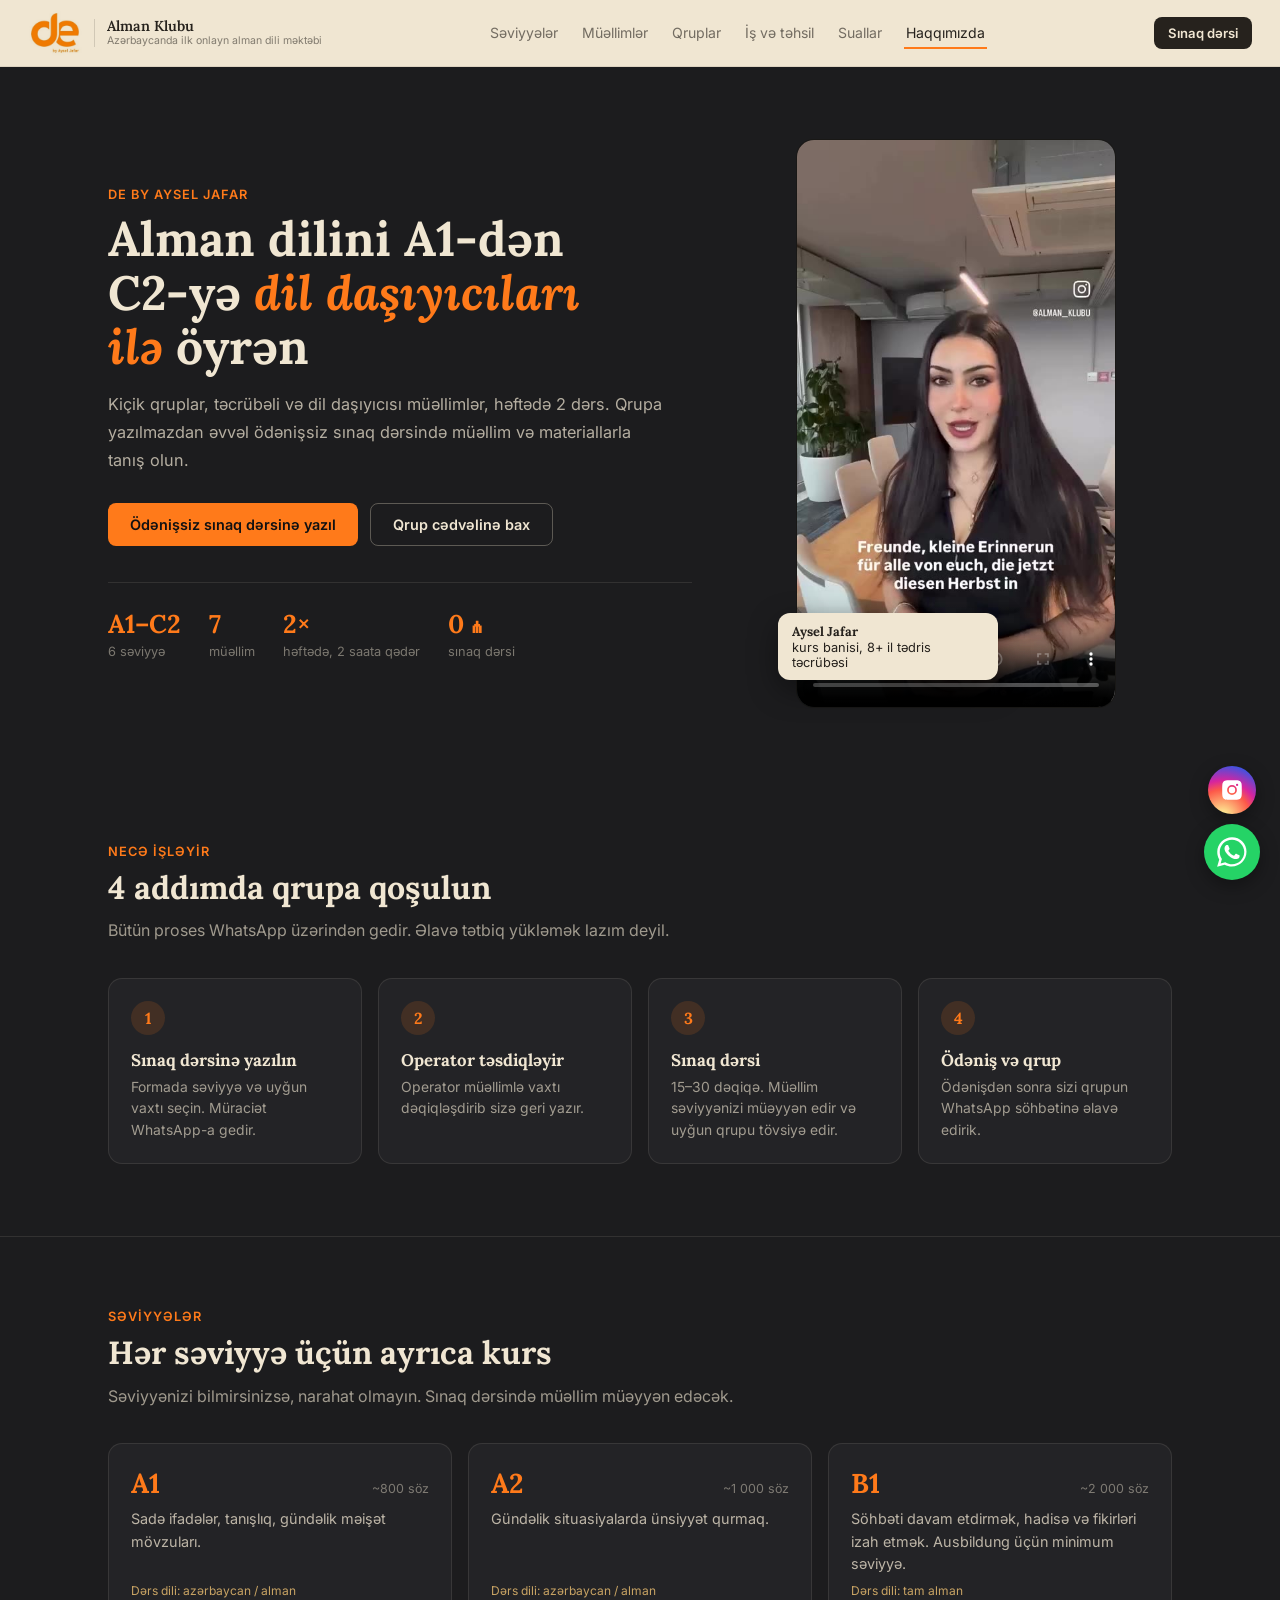
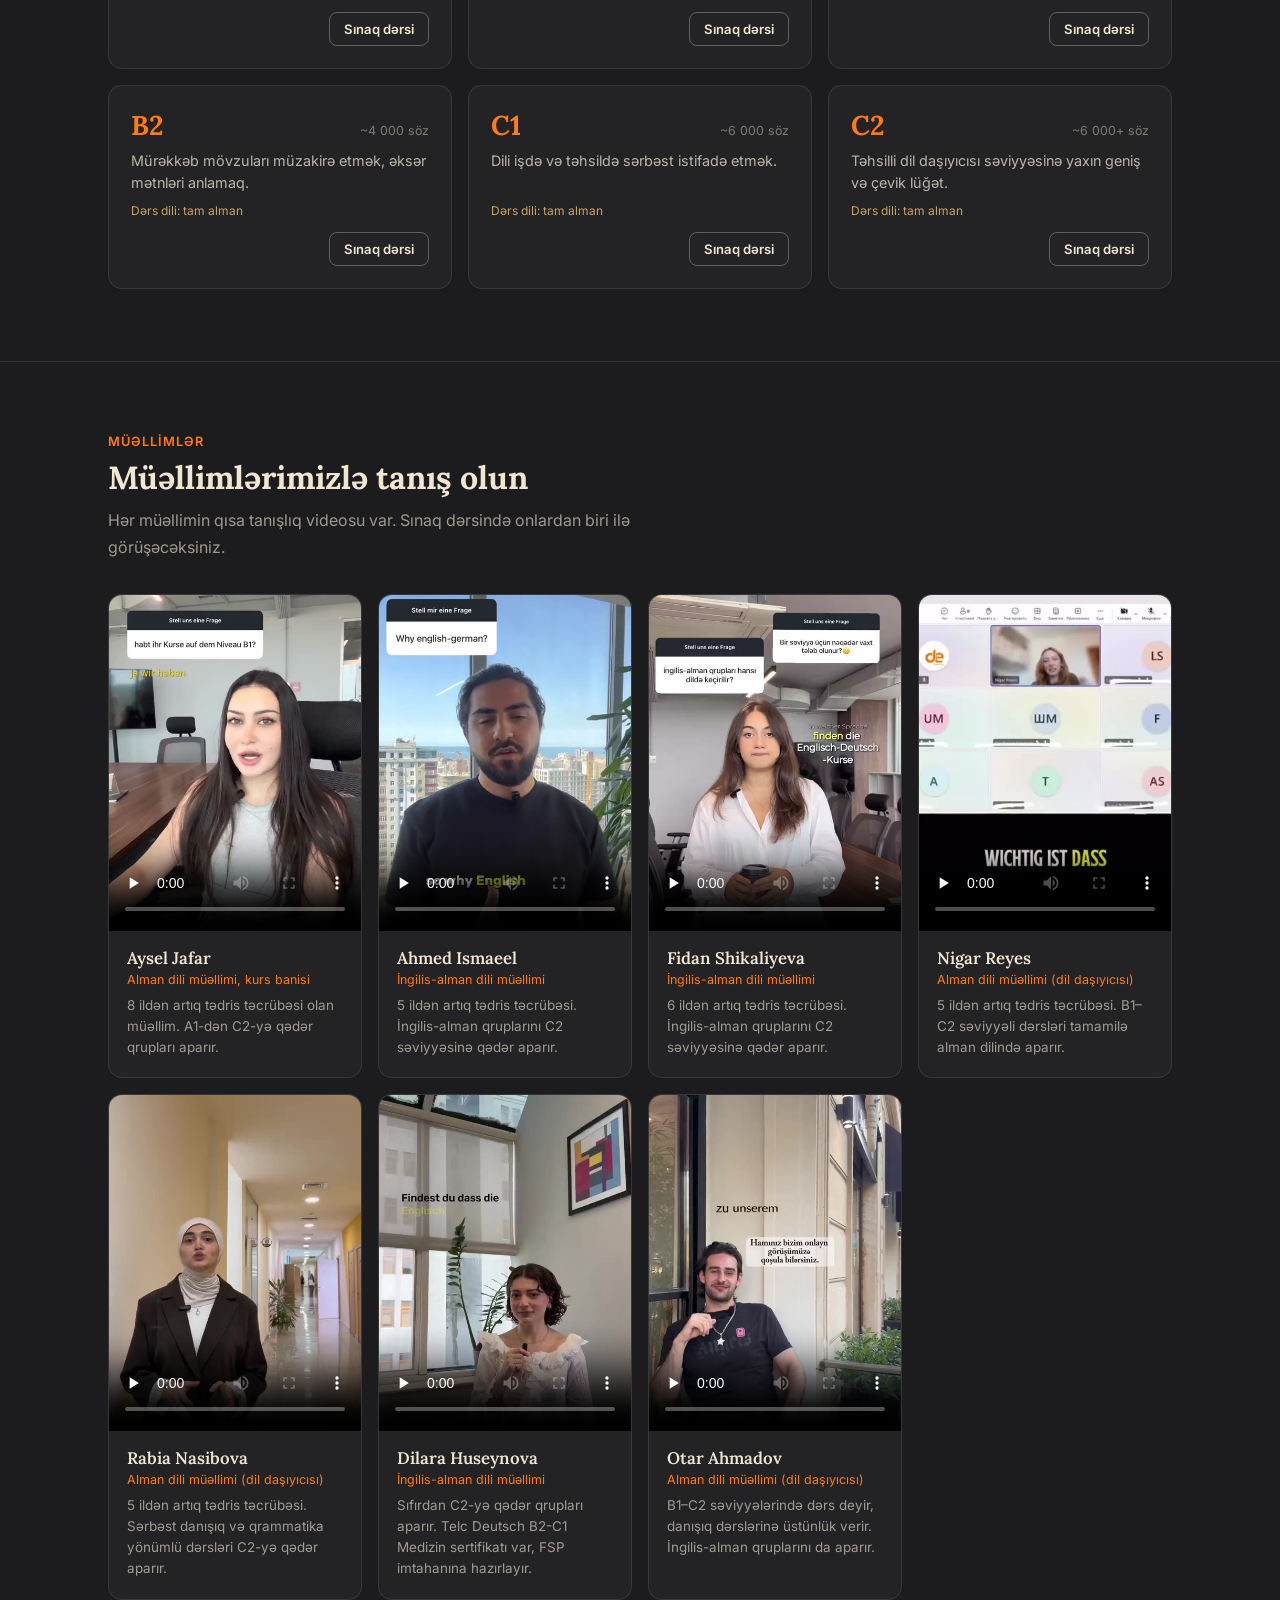
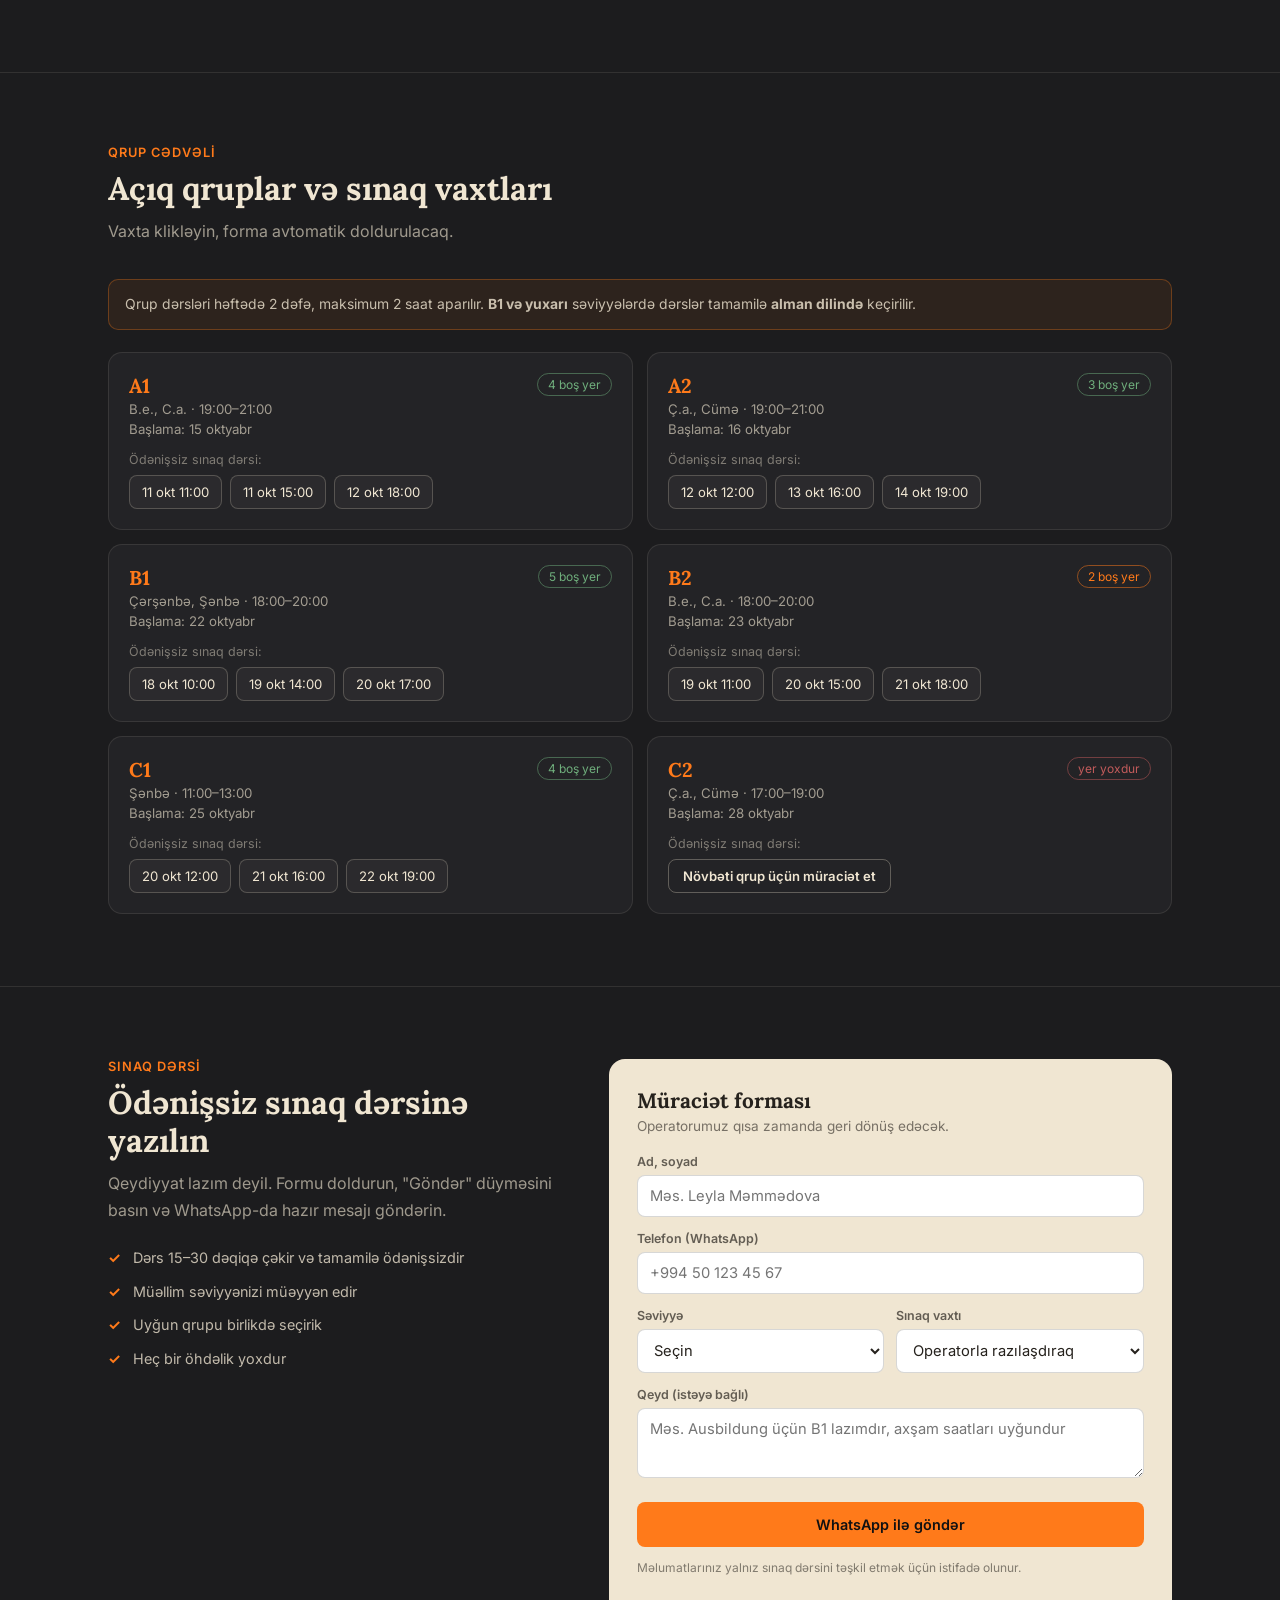
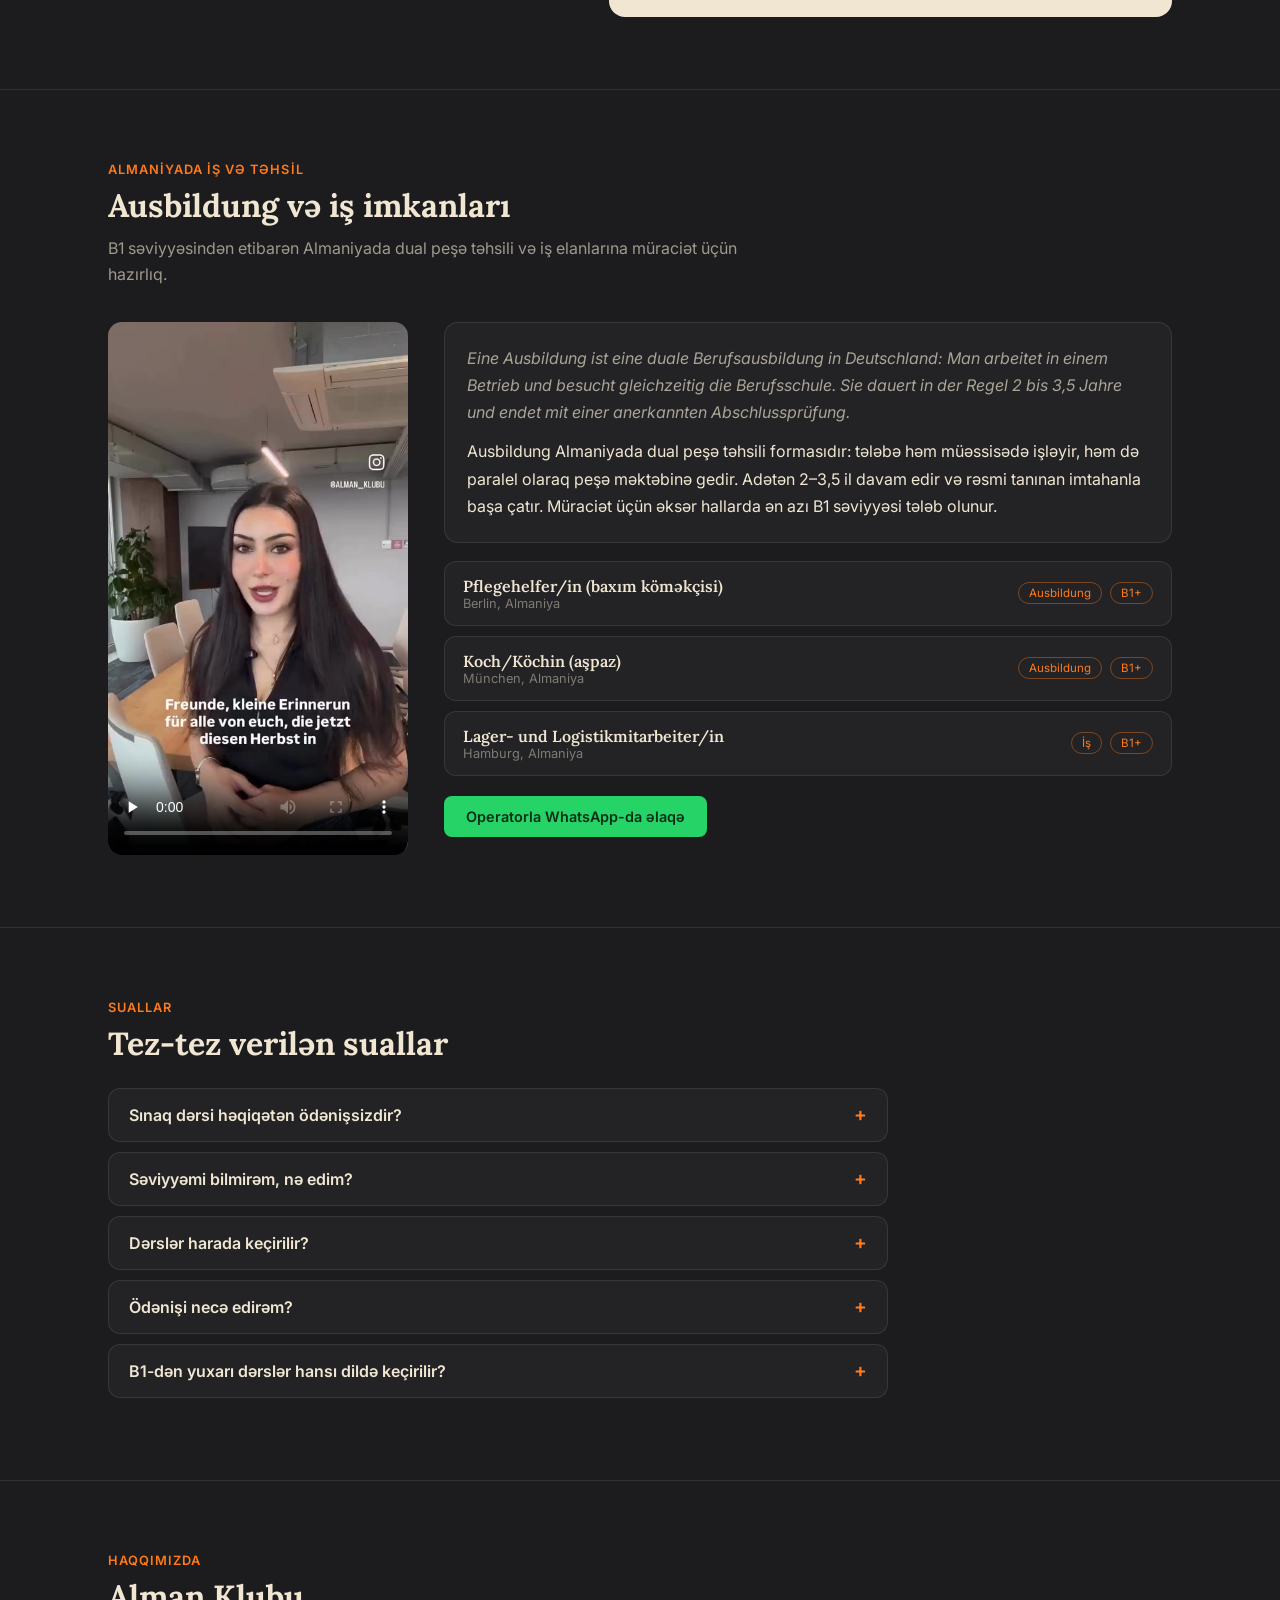
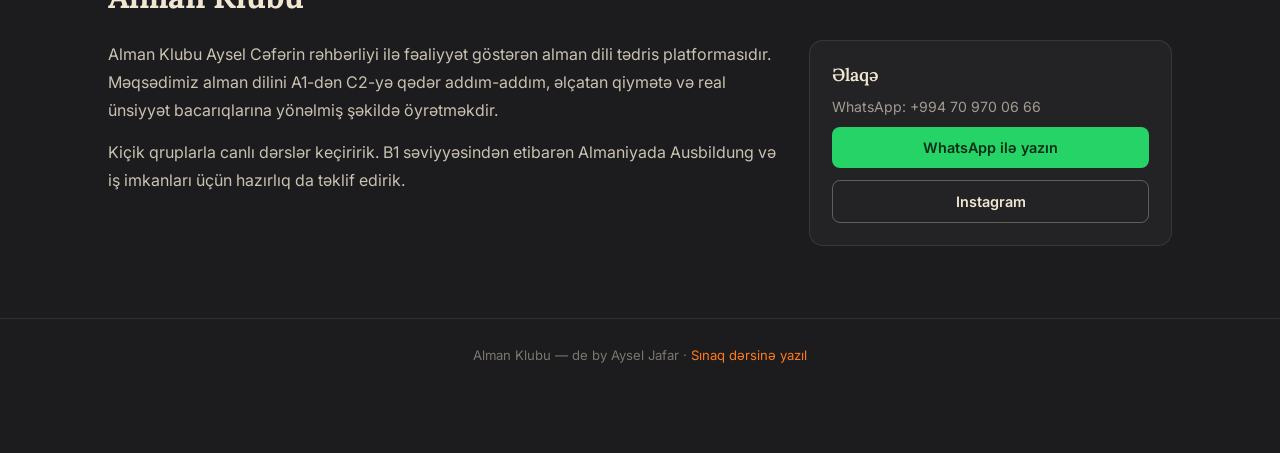
==== commit 97fd4d4d: "Update index.html" ====
--- a/index.html
+++ b/index.html
@@ -242,7 +242,7 @@
     <div class="hero">
       <div>
         <div class="eyebrow">de by Aysel Jafar</div>
-        <h1>Alman dilini A1-dən C2-yə <em>canlı dərslərlə</em> öyrən</h1>
+        <h1>Alman dilini A1-dən C2-yə <em>dil daşıyıcıları ilə</em> öyrən</h1>
         <p>Kiçik qruplar, təcrübəli və dil daşıyıcısı müəllimlər, həftədə 2 dərs. Qrupa yazılmazdan əvvəl ödənişsiz sınaq dərsində müəllim və materiallarla tanış olun.</p>
         <div class="hero-actions">
           <a class="btn btn-primary" href="#sinaq">Ödənişsiz sınaq dərsinə yazıl</a>
@@ -444,7 +444,7 @@
   currency: '$',
   showPricing: false,   // true edin: qiymətlər, endirim banneri və menyu linki geri gəlir
   // Google Sheets cədvəli (Share → "Anyone with the link: Viewer" olmalıdır)
-  scheduleSheetId: '1XEuLEqFgfqSnTeSMFIaCd4QFVtRlNkZIhSt-ijBtDVU',
+  scheduleSheetId: '1XnSe2OYbLnY4lOTMnNhuixrRhWPJlnPQbKPJ2zFSMkM',
 };
 
 const LEVELS = [
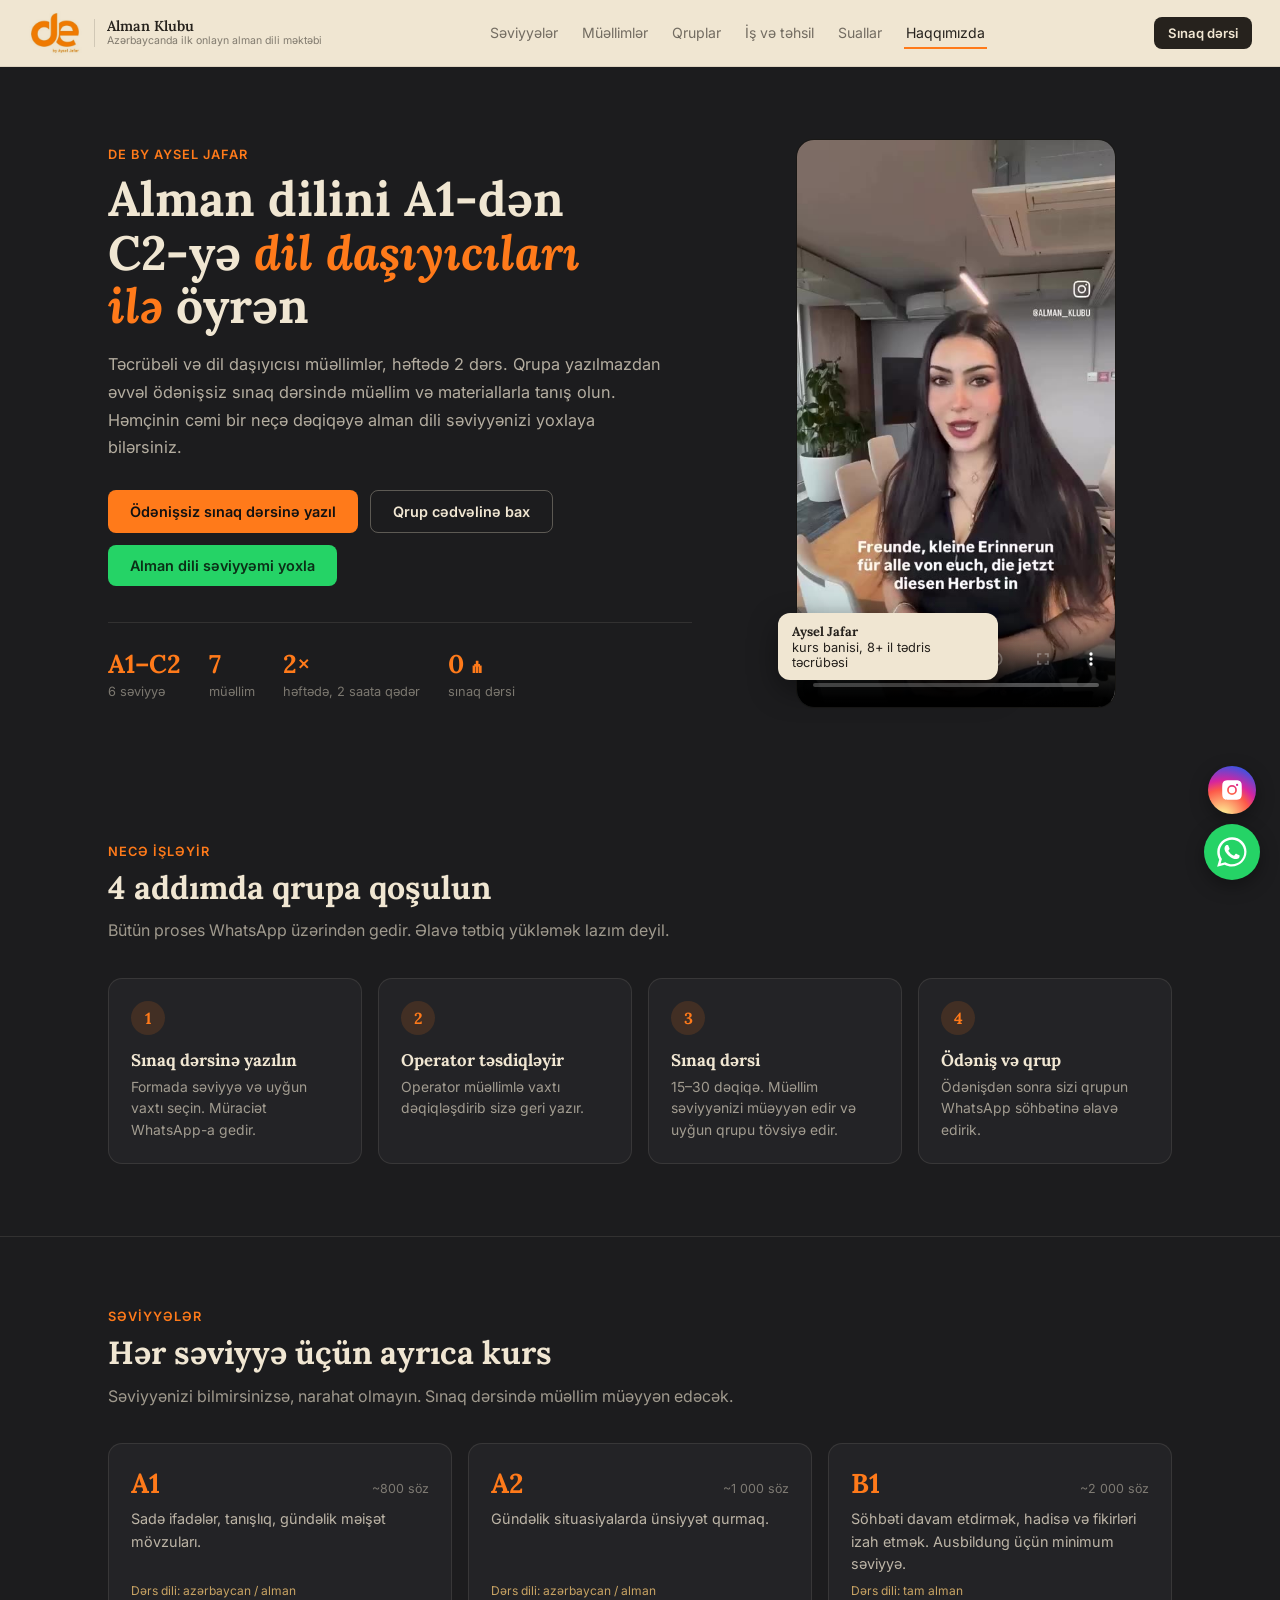
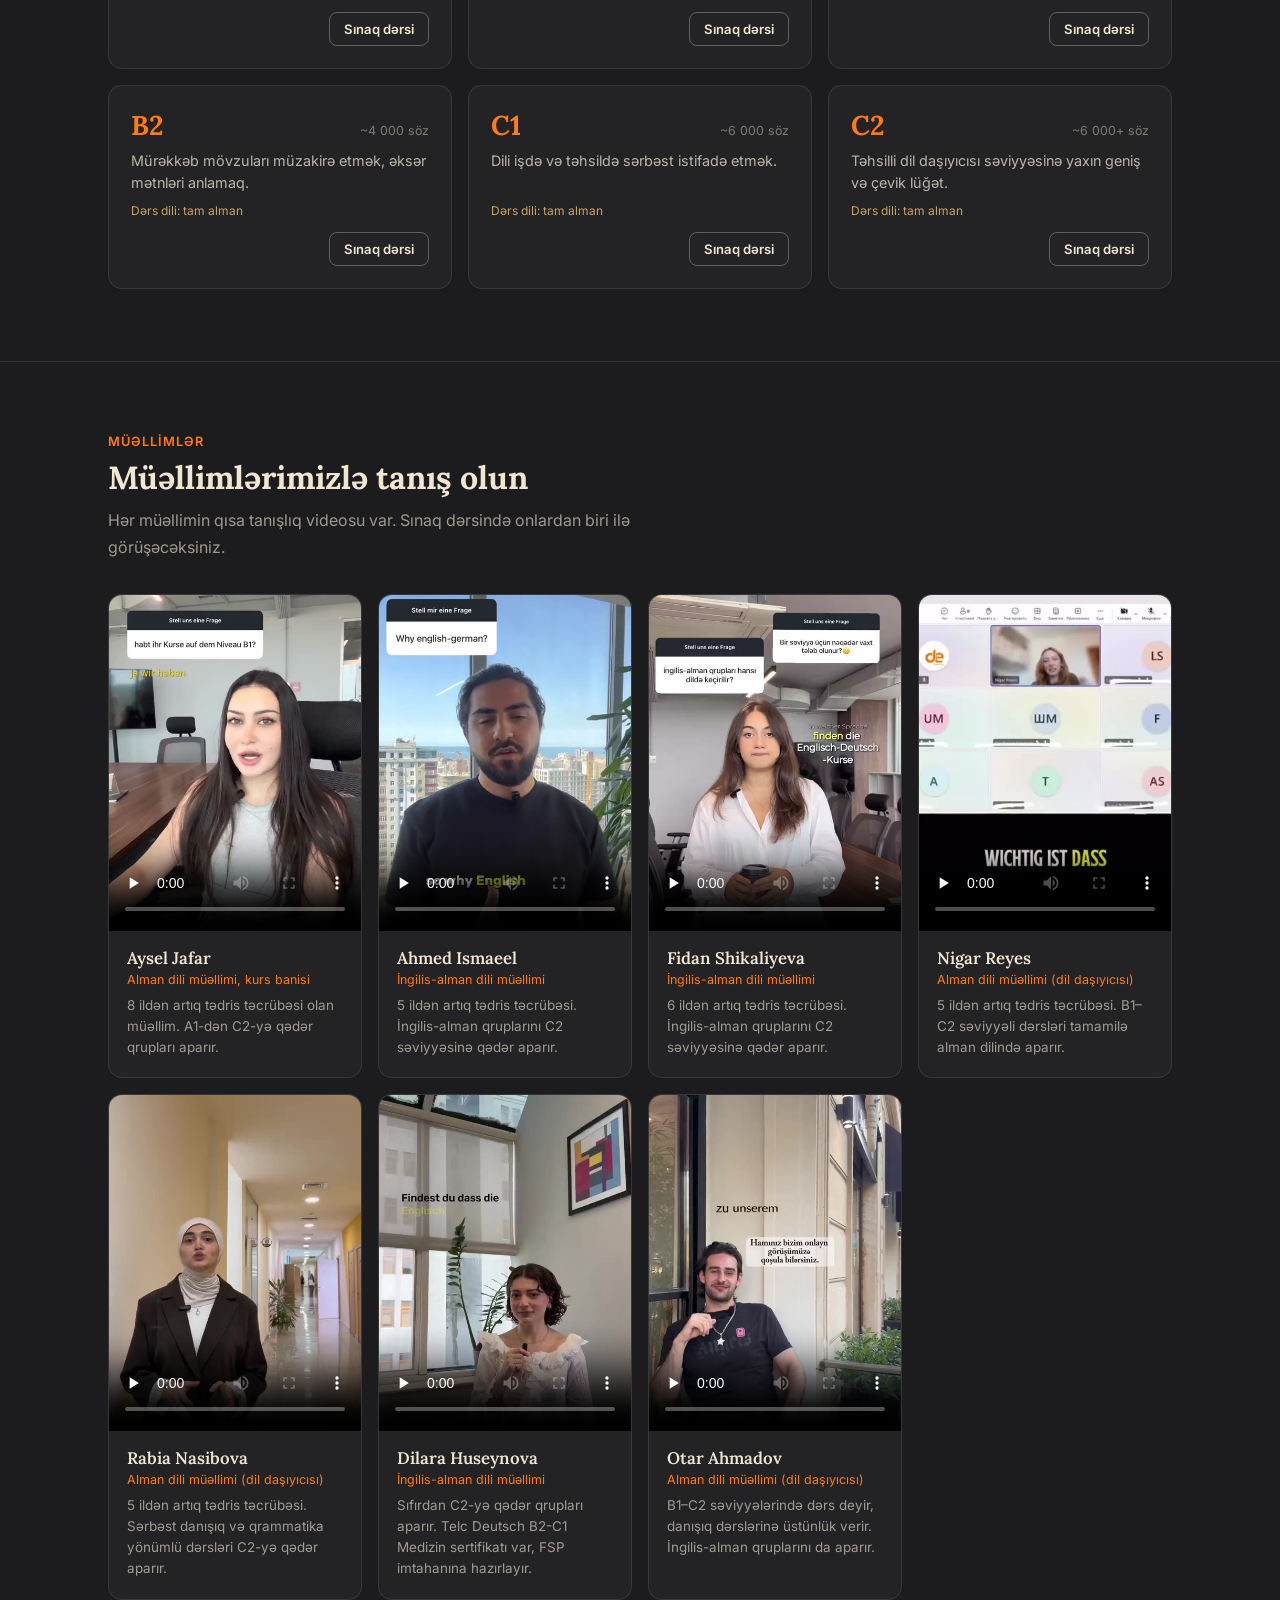
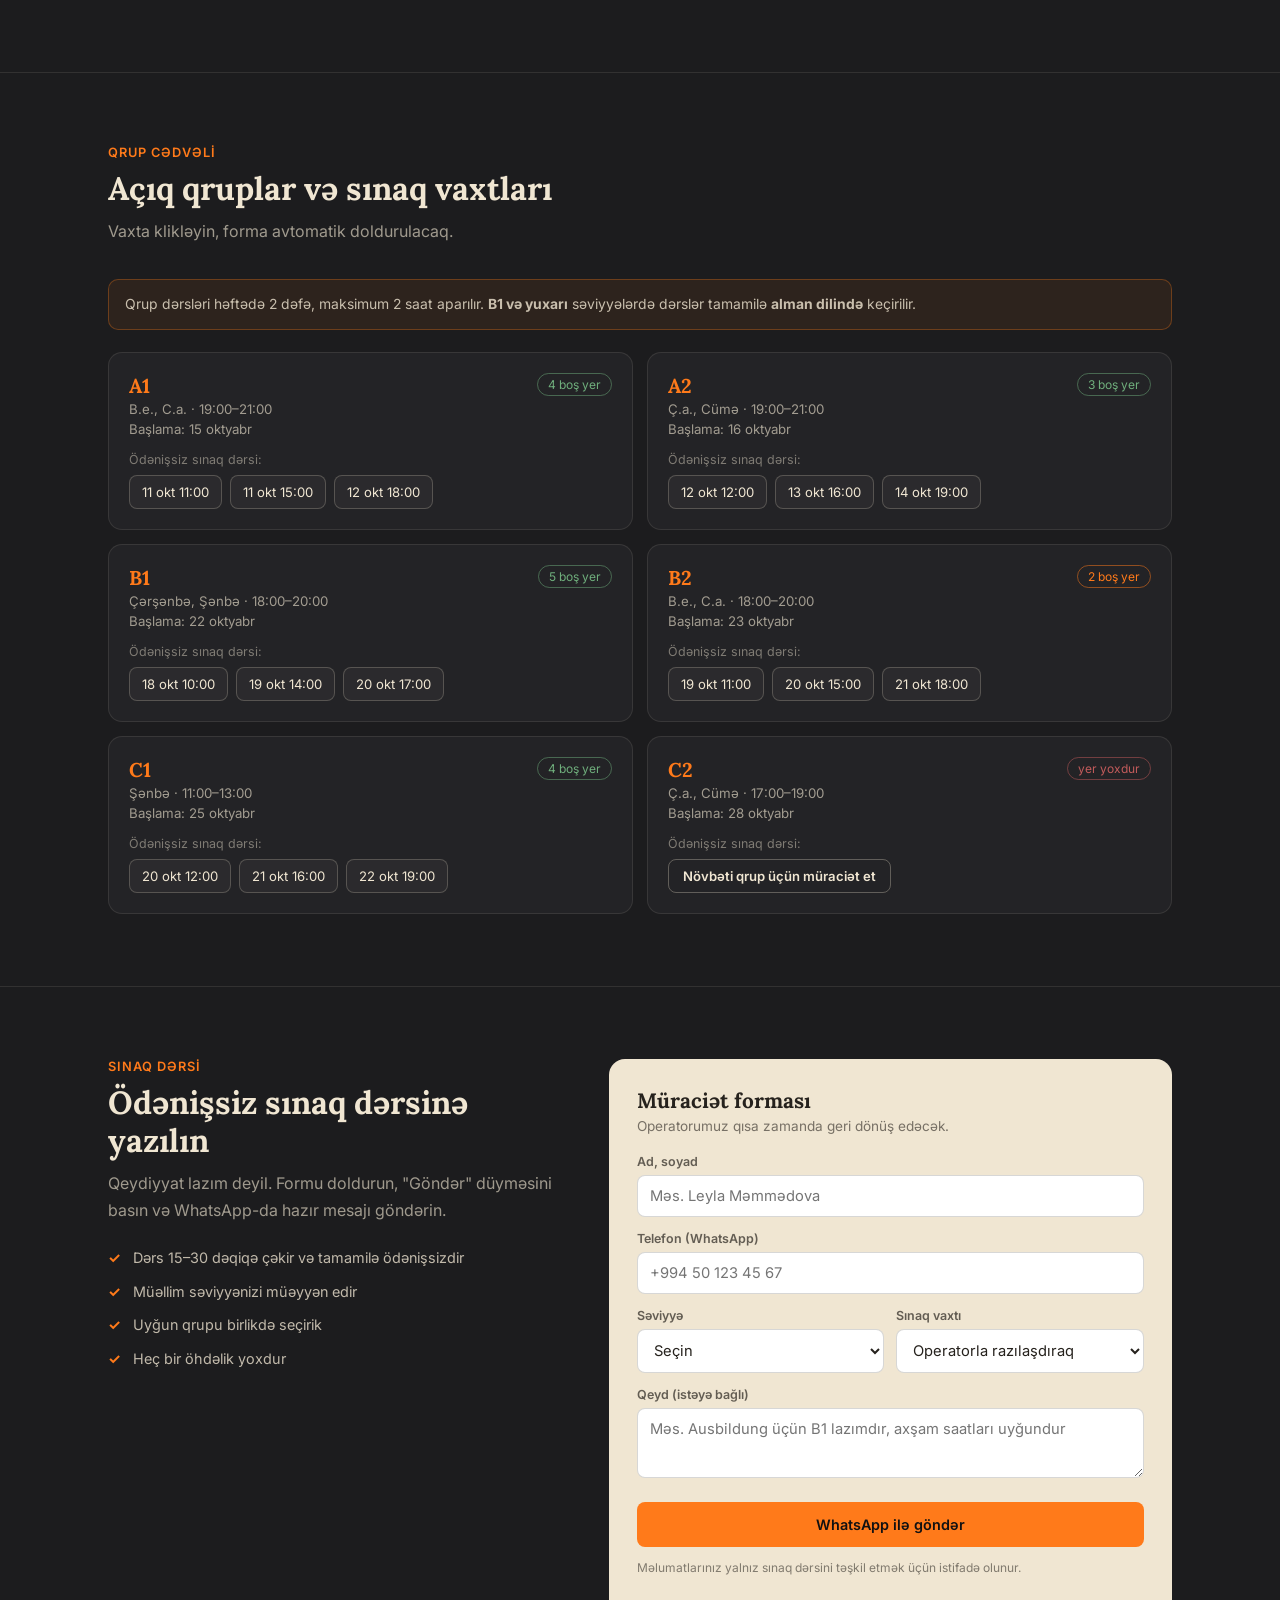
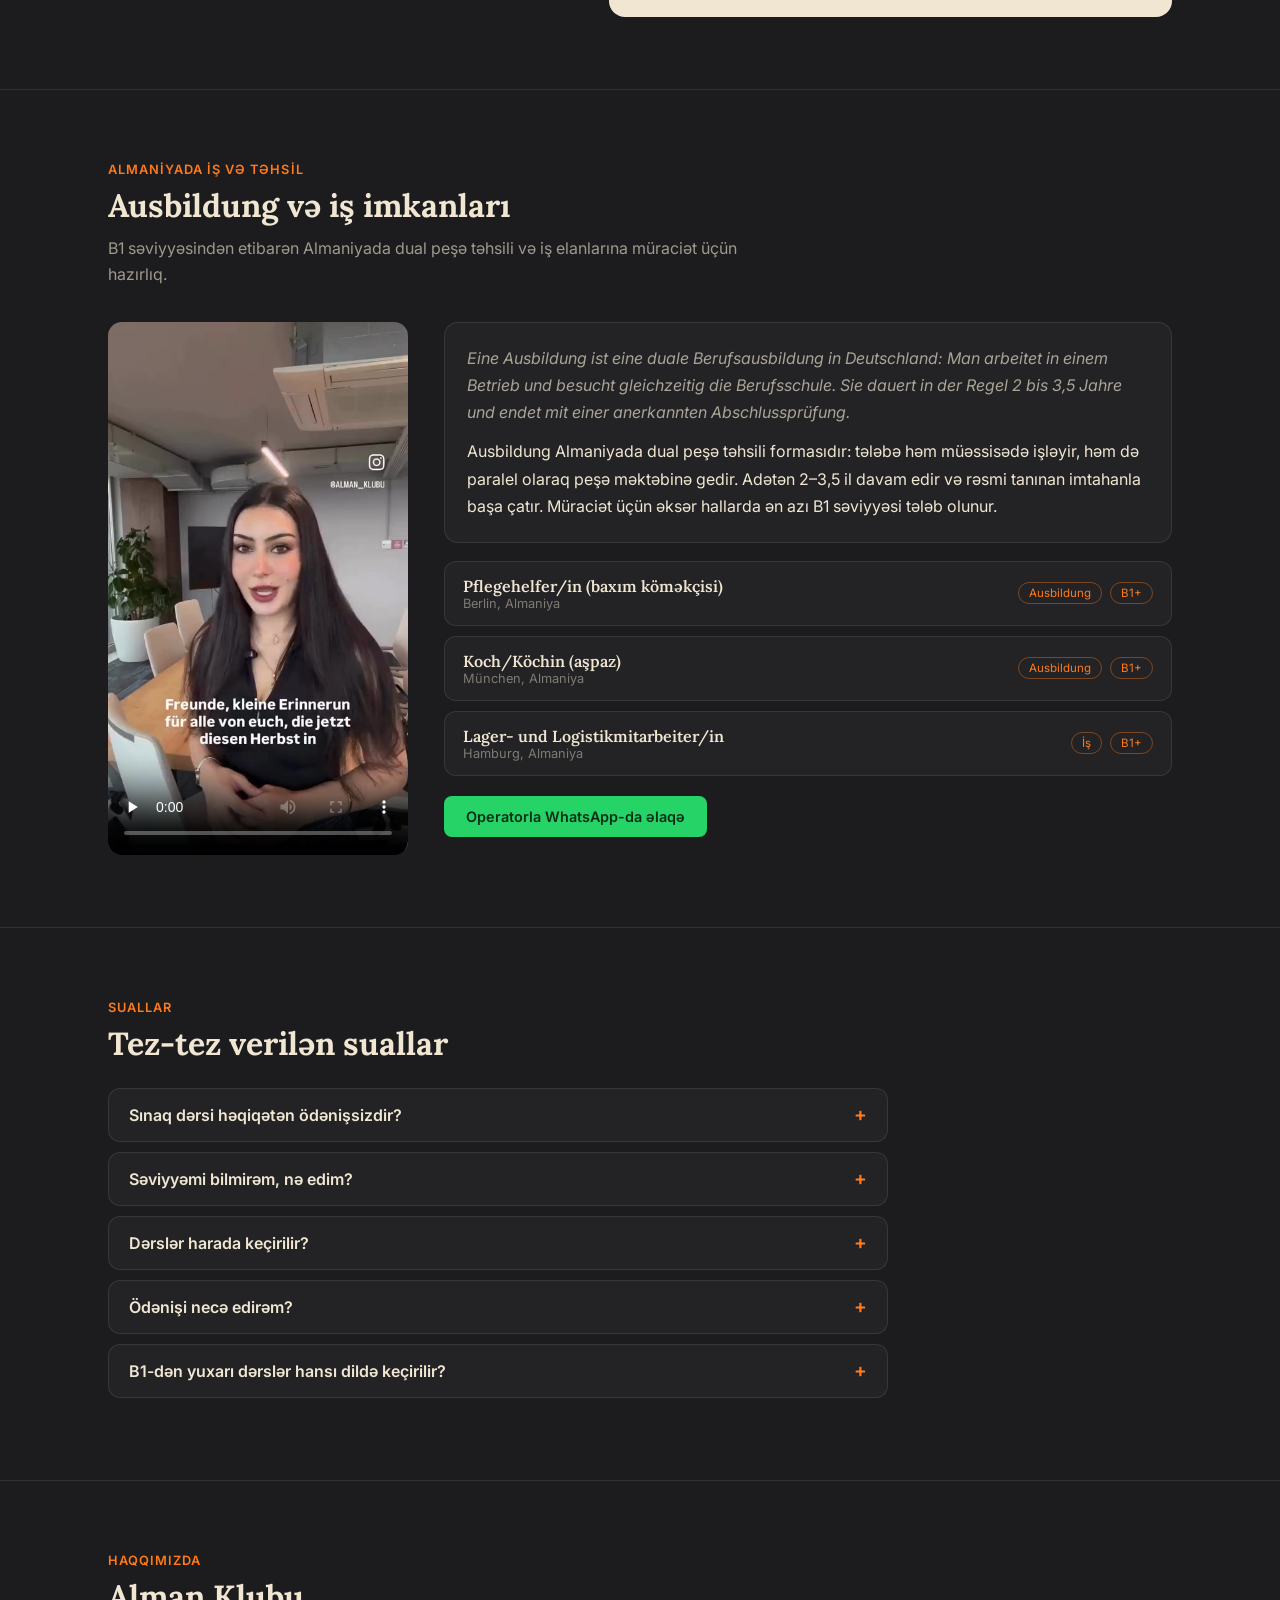
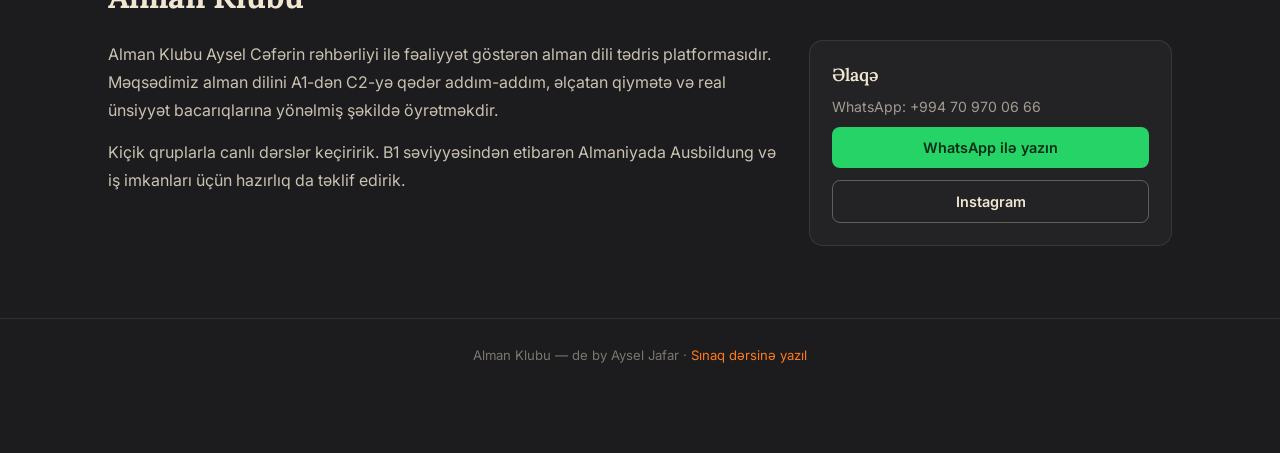
==== commit d672d633: "Update index.html" ====
--- a/index.html
+++ b/index.html
@@ -243,10 +243,11 @@
       <div>
         <div class="eyebrow">de by Aysel Jafar</div>
         <h1>Alman dilini A1-dən C2-yə <em>dil daşıyıcıları ilə</em> öyrən</h1>
-        <p>Kiçik qruplar, təcrübəli və dil daşıyıcısı müəllimlər, həftədə 2 dərs. Qrupa yazılmazdan əvvəl ödənişsiz sınaq dərsində müəllim və materiallarla tanış olun.</p>
+                <p>Təcrübəli və dil daşıyıcısı müəllimlər, həftədə 2 dərs. Qrupa yazılmazdan əvvəl ödənişsiz sınaq dərsində müəllim və materiallarla tanış olun. Həmçinin cəmi bir neçə dəqiqəyə alman dili səviyyənizi yoxlaya bilərsiniz.</p>
         <div class="hero-actions">
           <a class="btn btn-primary" href="#sinaq">Ödənişsiz sınaq dərsinə yazıl</a>
           <a class="btn btn-outline" href="#cedvel">Qrup cədvəlinə bax</a>
+          <a class="btn btn-wa" data-wa="test" target="_blank" rel="noopener">Alman dili səviyyəmi yoxla</a>
         </div>
         <div class="hero-facts">
           <div class="fact"><b>A1–C2</b><span>6 səviyyə</span></div>
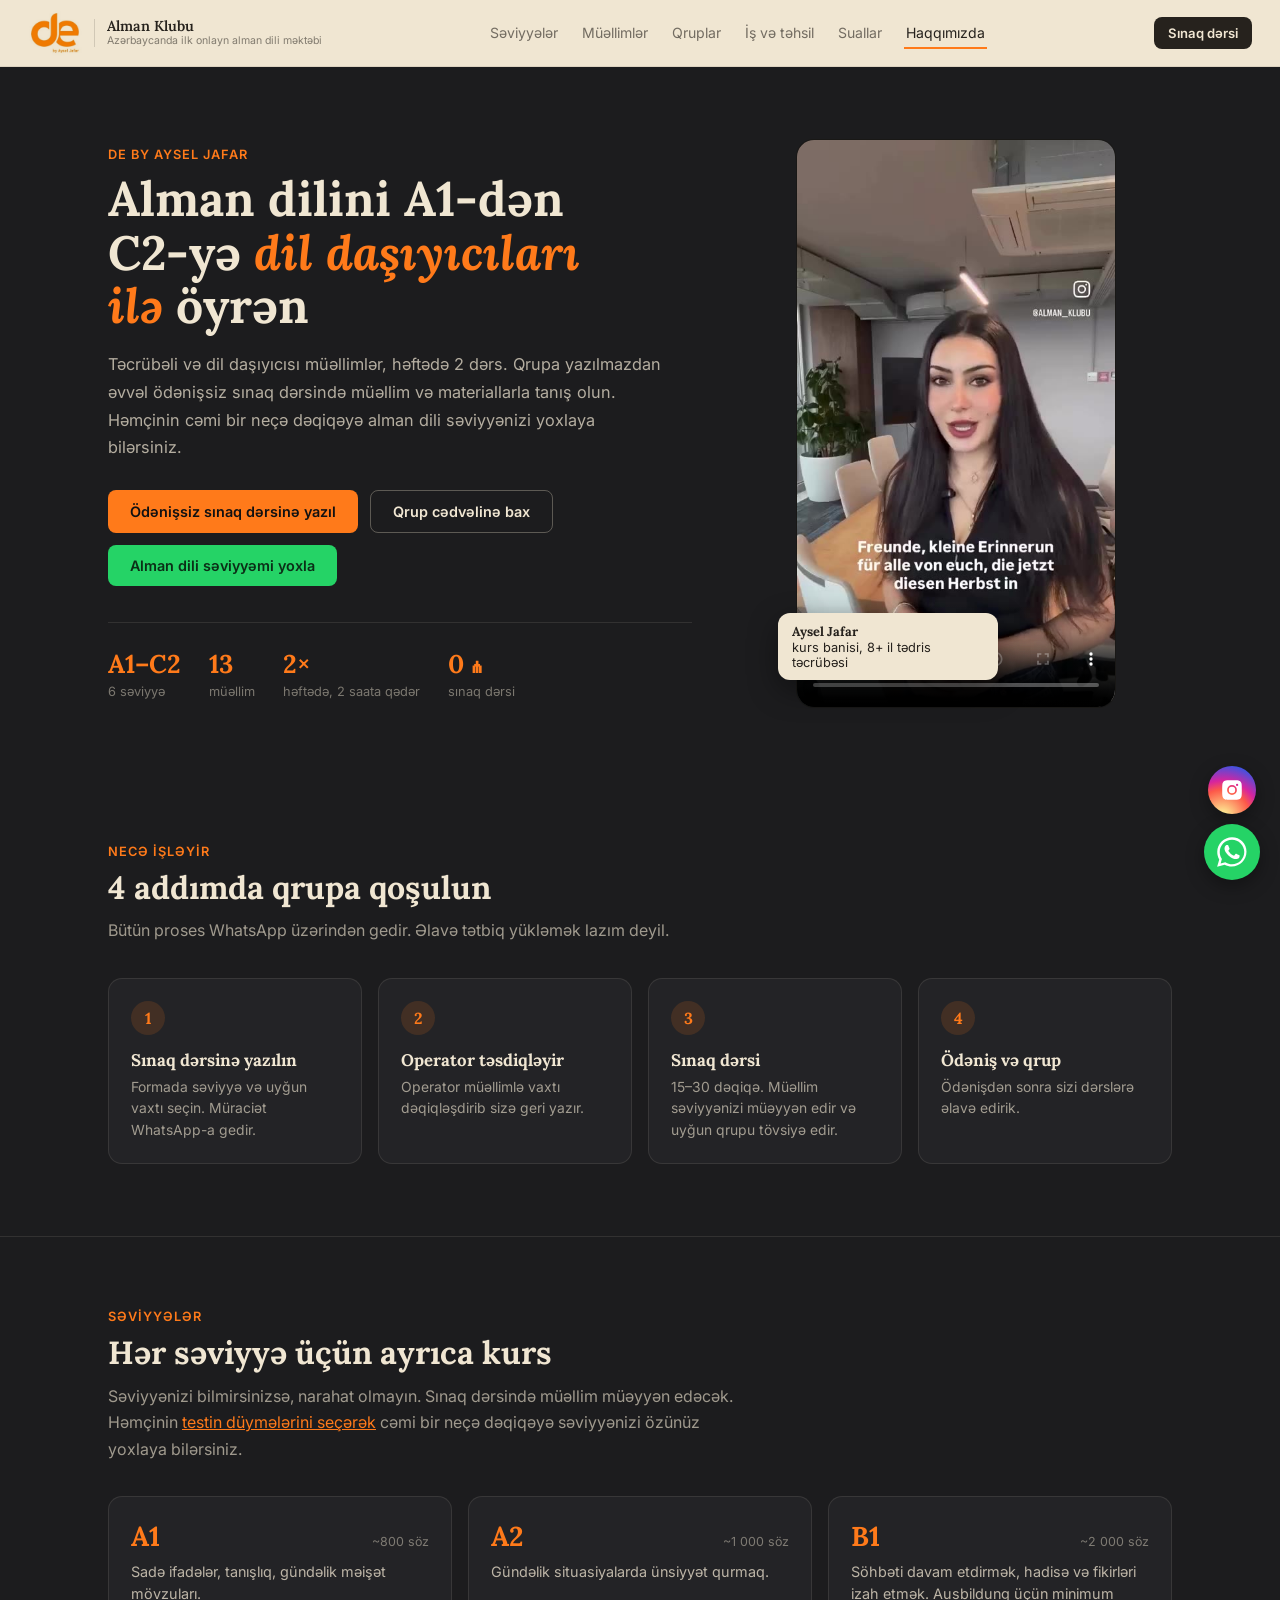
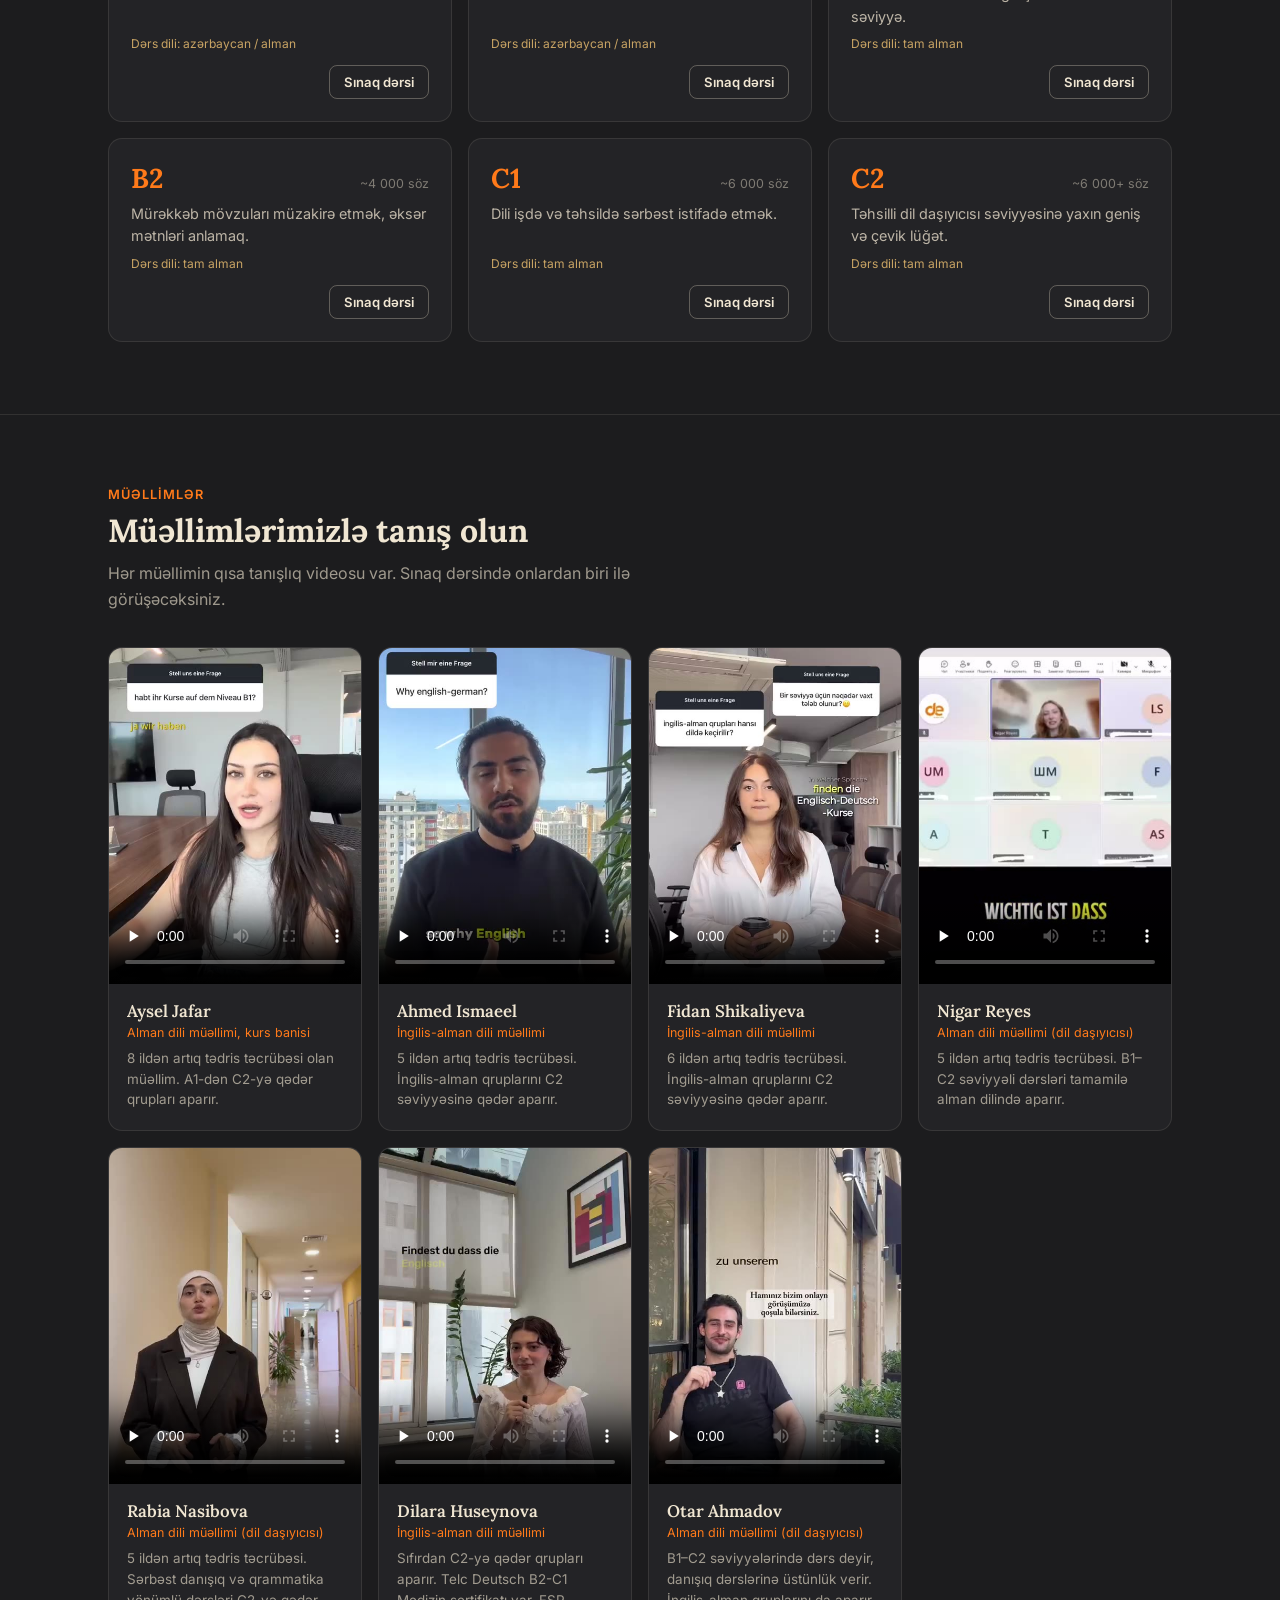
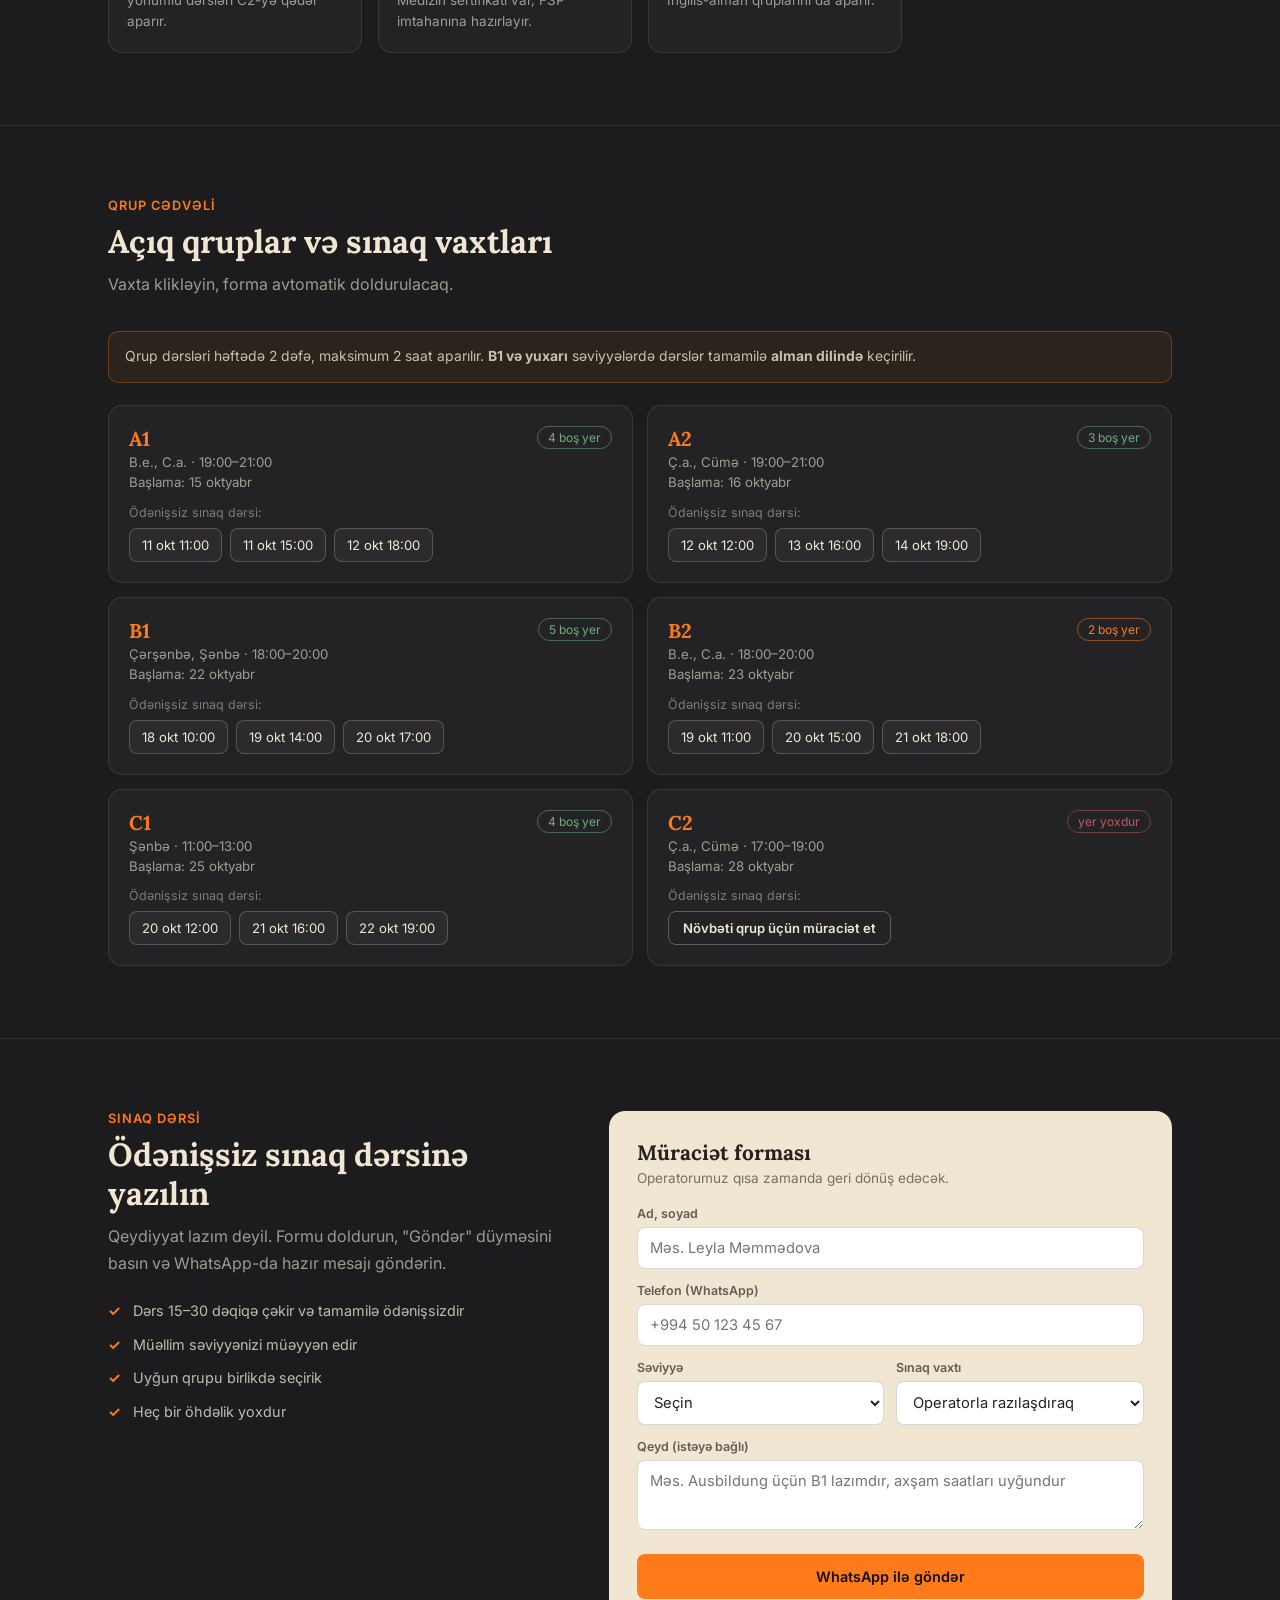
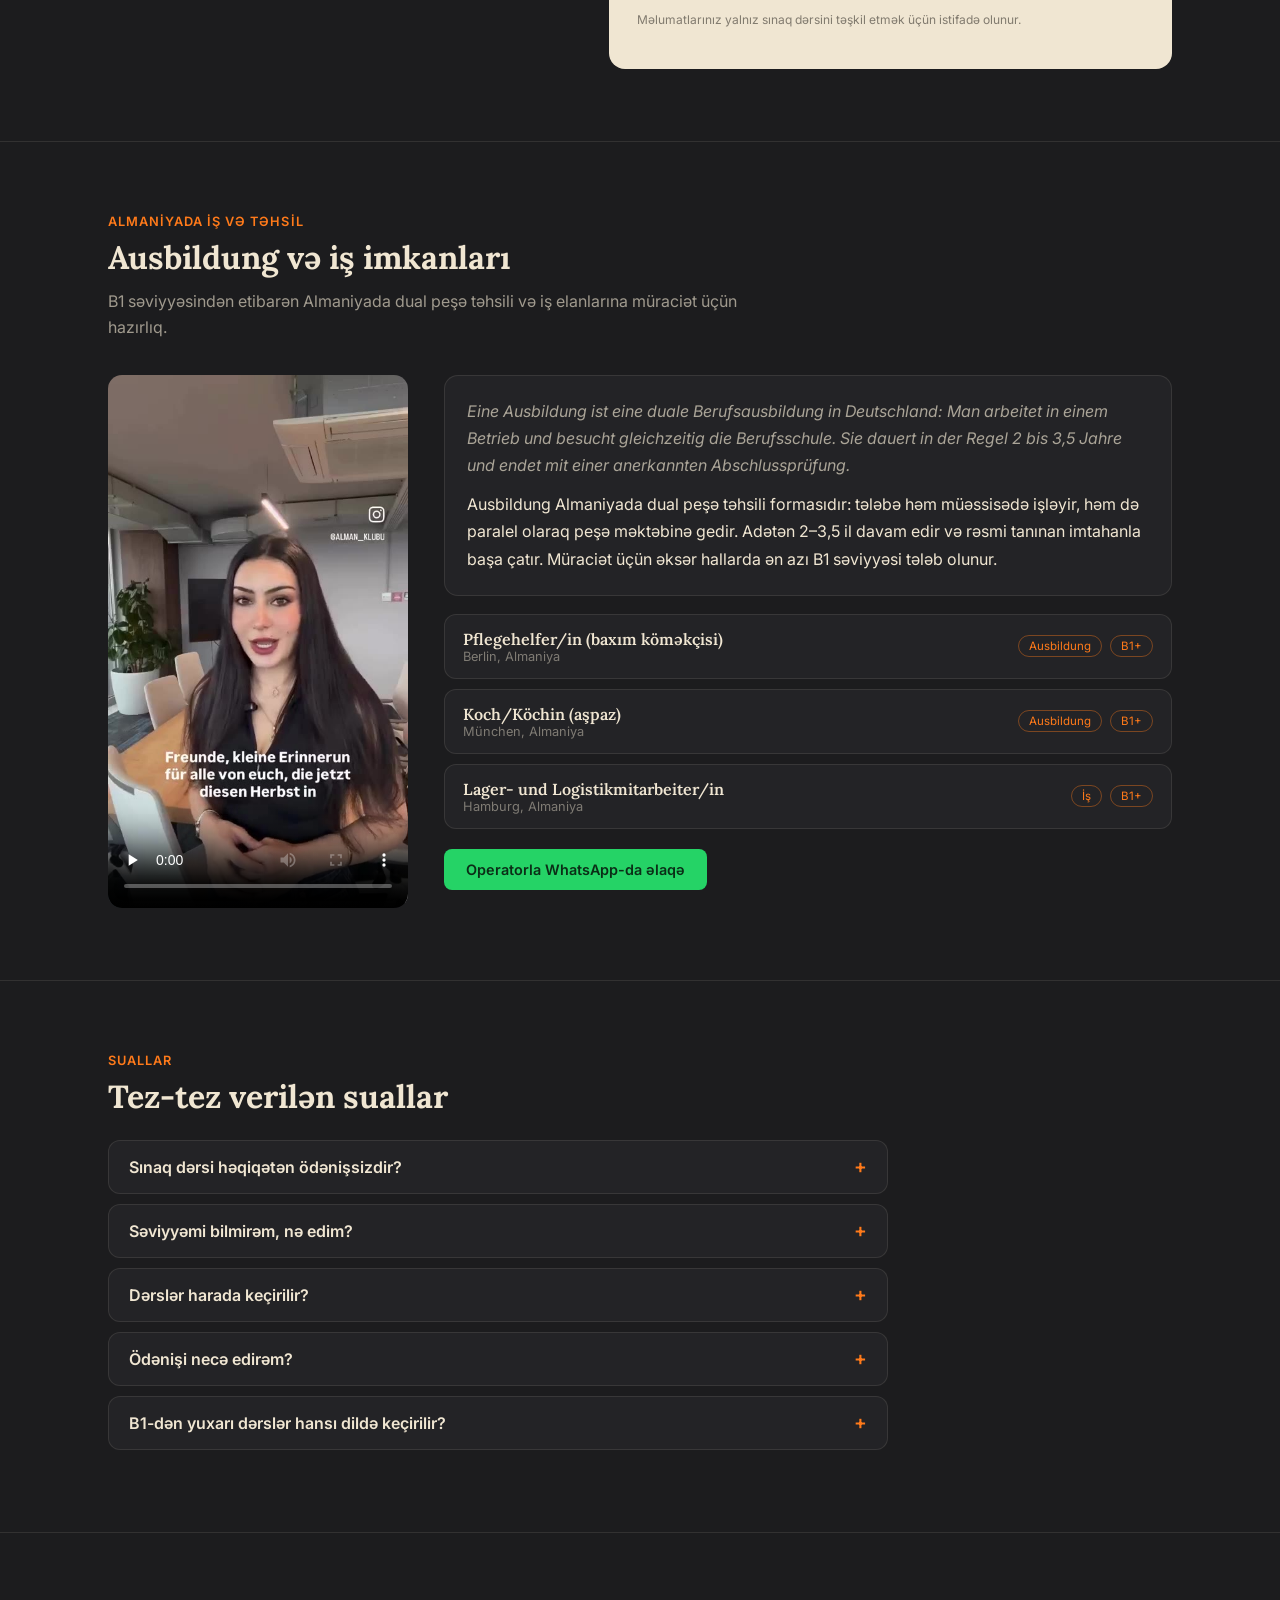
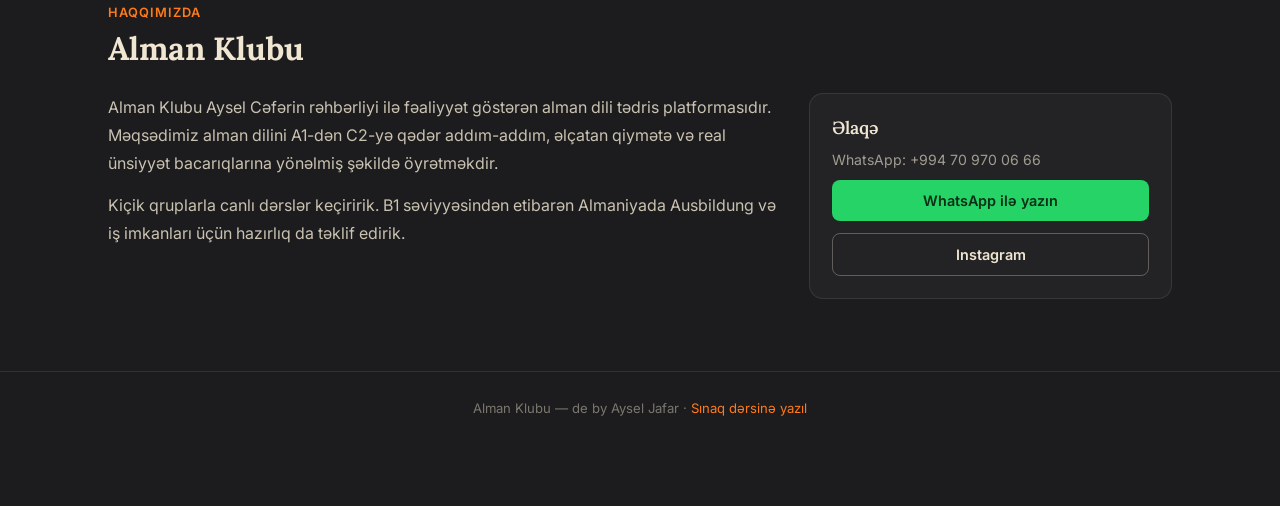
==== commit 507ba512: "Update index.html" ====
--- a/index.html
+++ b/index.html
@@ -251,7 +251,7 @@
         </div>
         <div class="hero-facts">
           <div class="fact"><b>A1–C2</b><span>6 səviyyə</span></div>
-          <div class="fact"><b>7</b><span>müəllim</span></div>
+                    <div class="fact"><b>13</b><span>müəllim</span></div>
           <div class="fact"><b>2×</b><span>həftədə, 2 saata qədər</span></div>
           <div class="fact"><b>0 ₼</b><span>sınaq dərsi</span></div>
         </div>
@@ -273,7 +273,7 @@
         <div class="step"><h3>Sınaq dərsinə yazılın</h3><p>Formada səviyyə və uyğun vaxtı seçin. Müraciət WhatsApp-a gedir.</p></div>
         <div class="step"><h3>Operator təsdiqləyir</h3><p>Operator müəllimlə vaxtı dəqiqləşdirib sizə geri yazır.</p></div>
         <div class="step"><h3>Sınaq dərsi</h3><p>15–30 dəqiqə. Müəllim səviyyənizi müəyyən edir və uyğun qrupu tövsiyə edir.</p></div>
-        <div class="step"><h3>Ödəniş və qrup</h3><p>Ödənişdən sonra sizi qrupun WhatsApp söhbətinə əlavə edirik.</p></div>
+        <div class="step"><h3>Ödəniş və qrup</h3><p>Ödənişdən sonra sizi dərslərə əlavə edirik.</p></div>
       </div>
     </div>
   </section>
@@ -283,7 +283,7 @@
     <div class="wrap">
       <div class="eyebrow">Səviyyələr</div>
       <h2 class="section-title">Hər səviyyə üçün ayrıca kurs</h2>
-      <p class="section-lead">Səviyyənizi bilmirsinizsə, narahat olmayın. Sınaq dərsində müəllim müəyyən edəcək.</p>
+      <p class="section-lead">Səviyyənizi bilmirsinizsə, narahat olmayın. Sınaq dərsində müəllim müəyyən edəcək. Həmçinin <a data-wa="test" target="_blank" rel="noopener" style="color:var(--orange);text-decoration:underline">testin düymələrini seçərək</a> cəmi bir neçə dəqiqəyə səviyyənizi özünüz yoxlaya bilərsiniz.</p>
       <div class="level-grid" id="level-grid"></div>
     </div>
   </section>
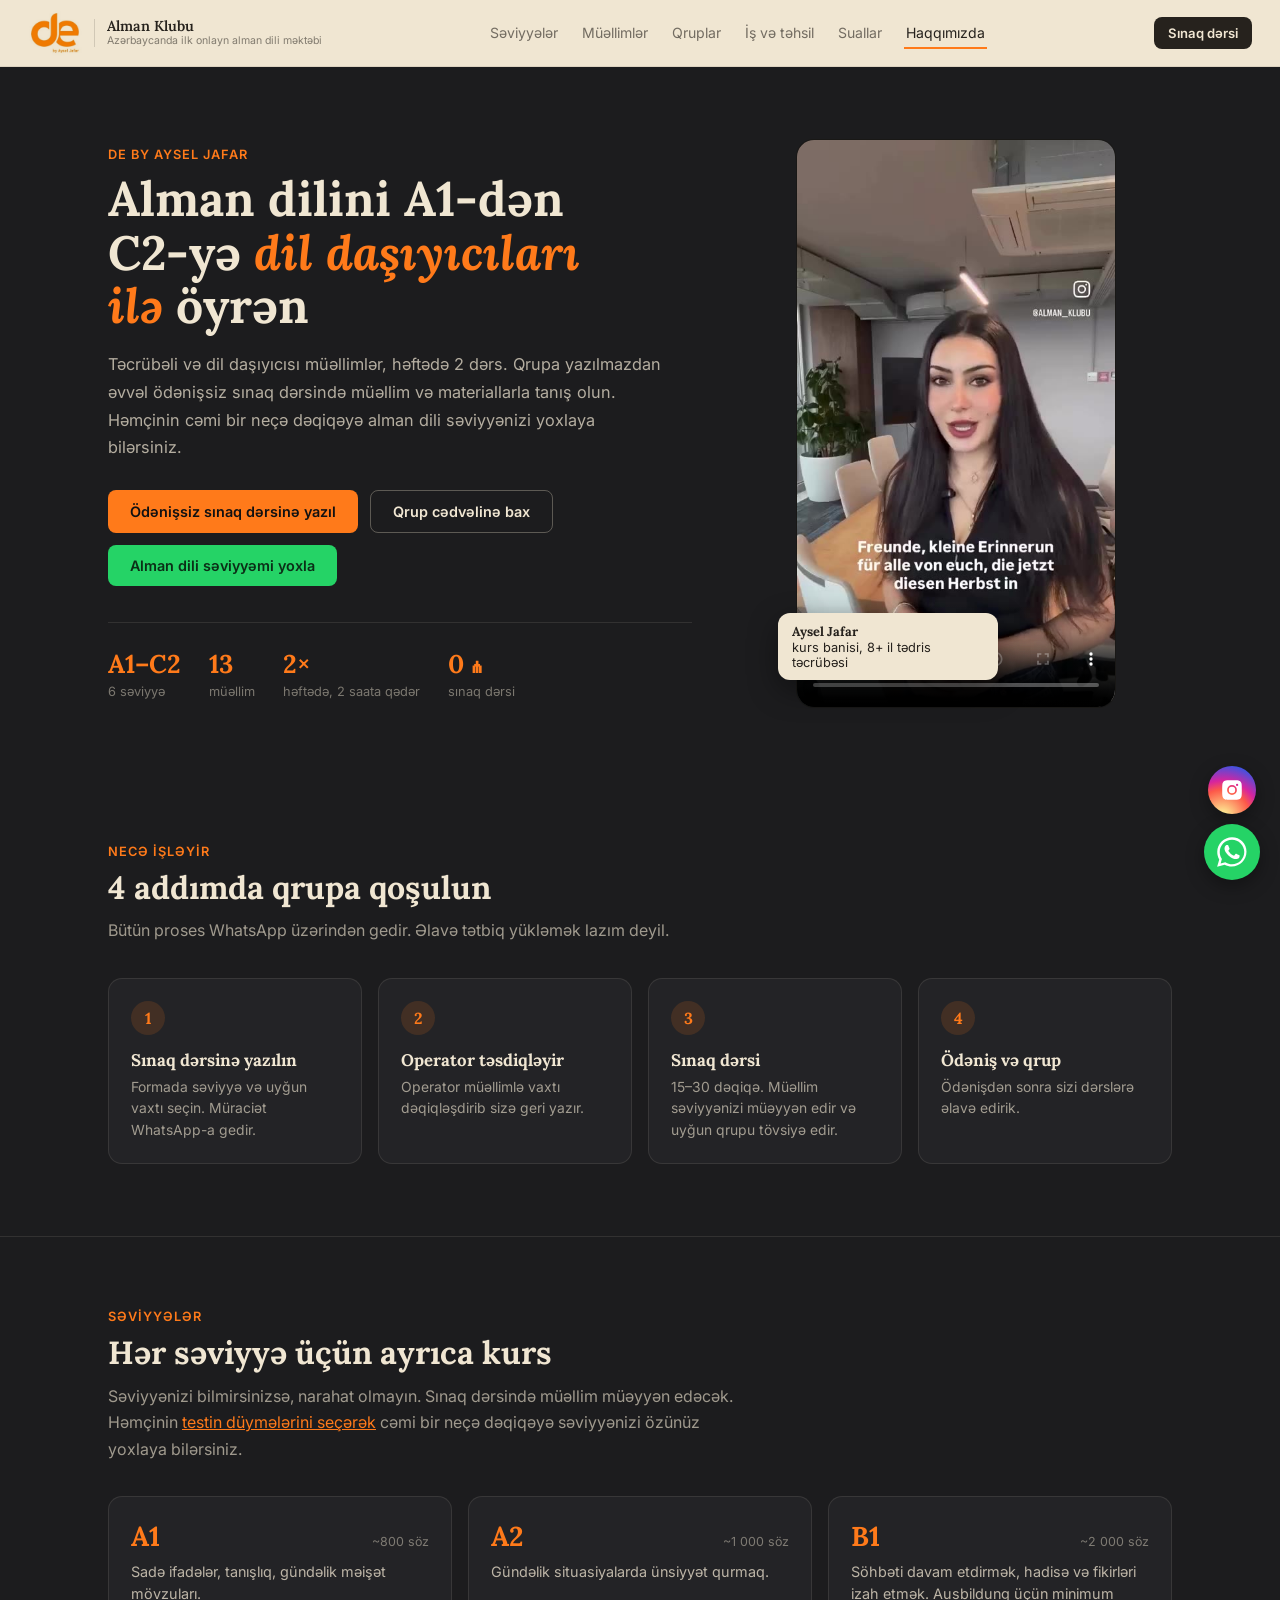
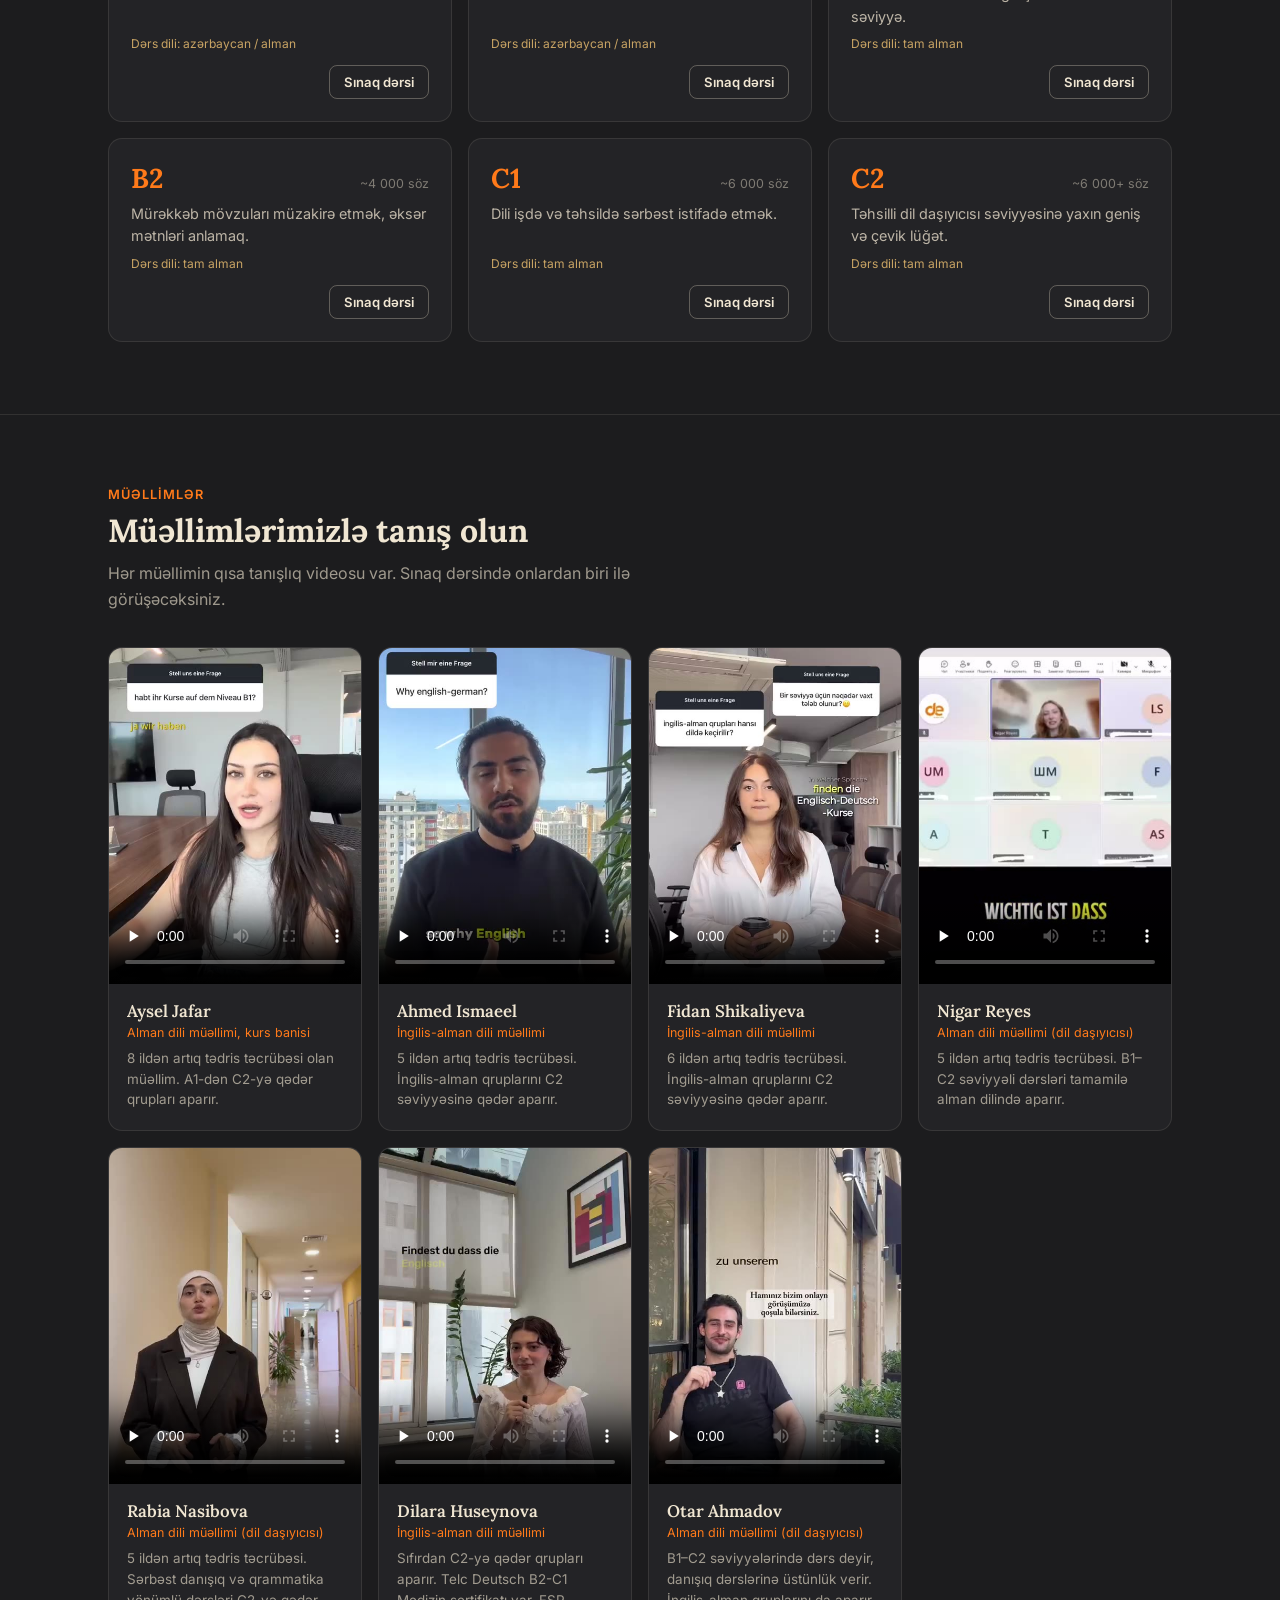
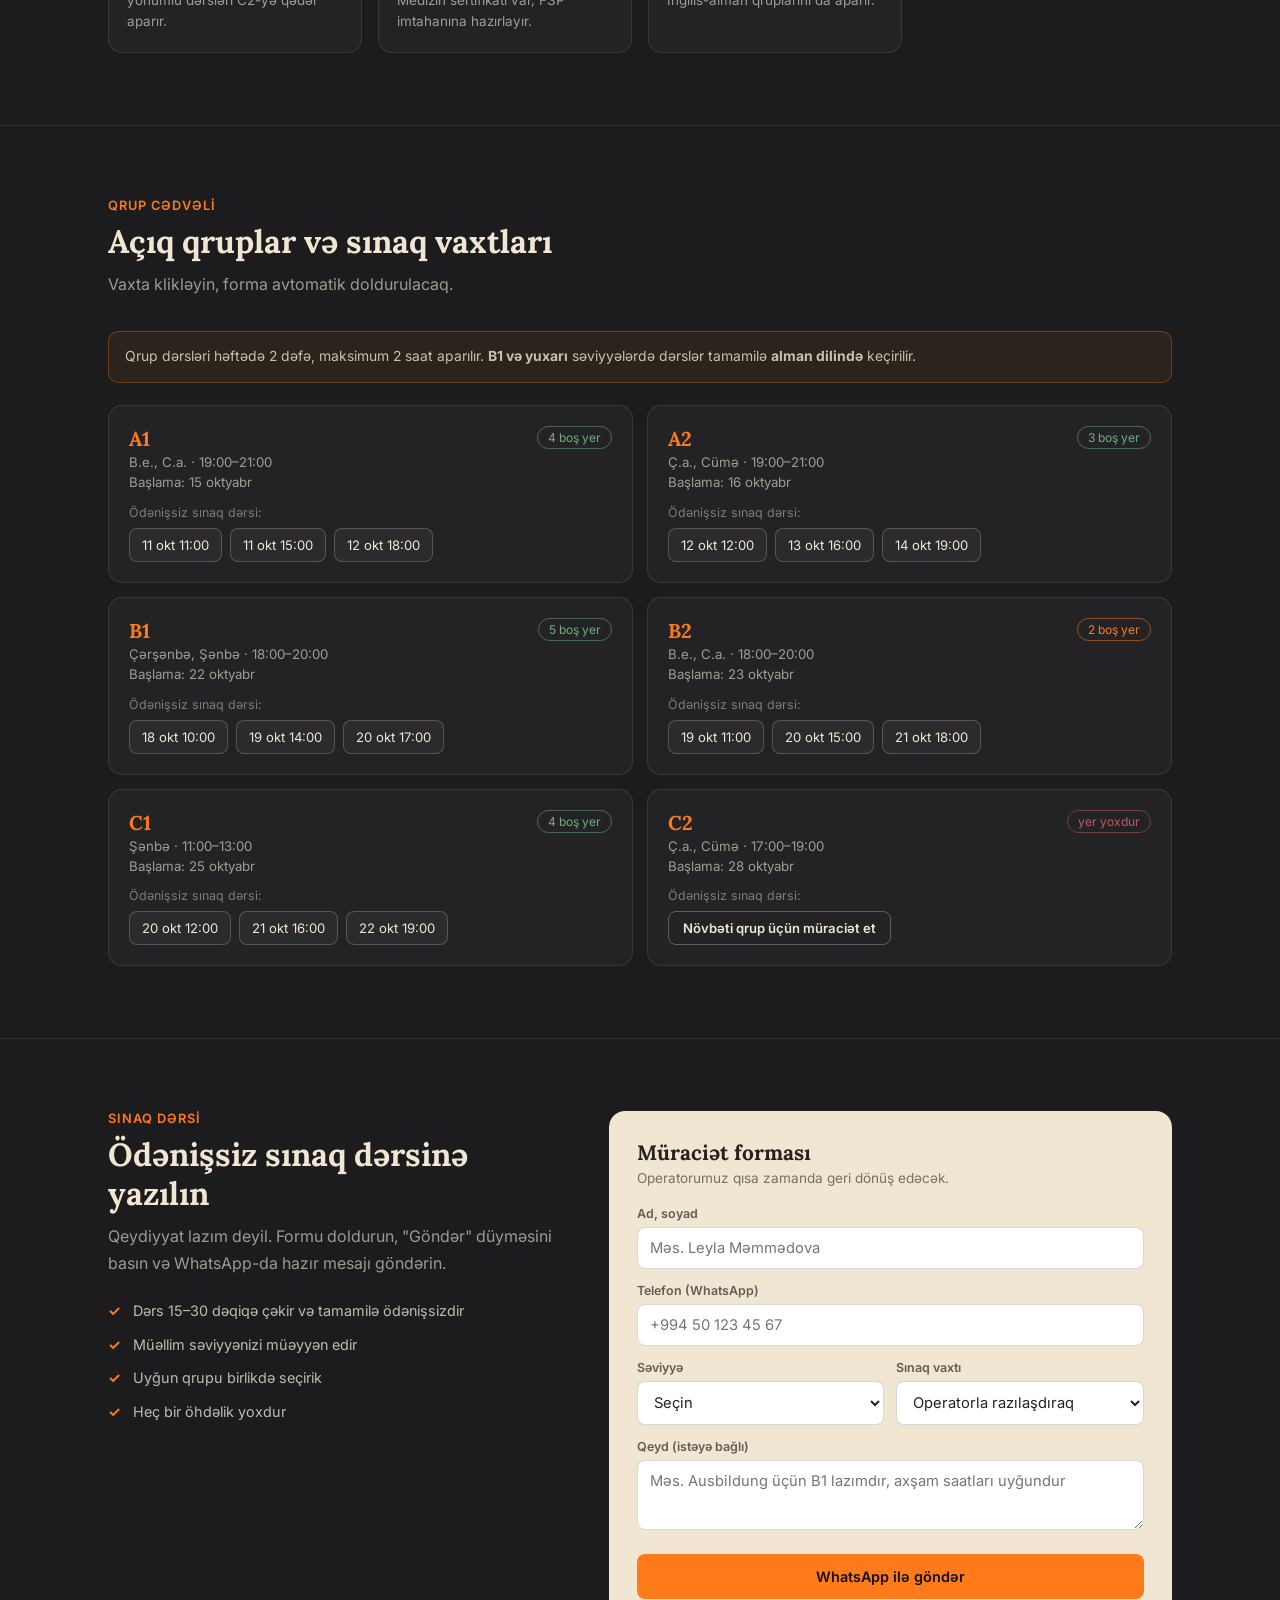
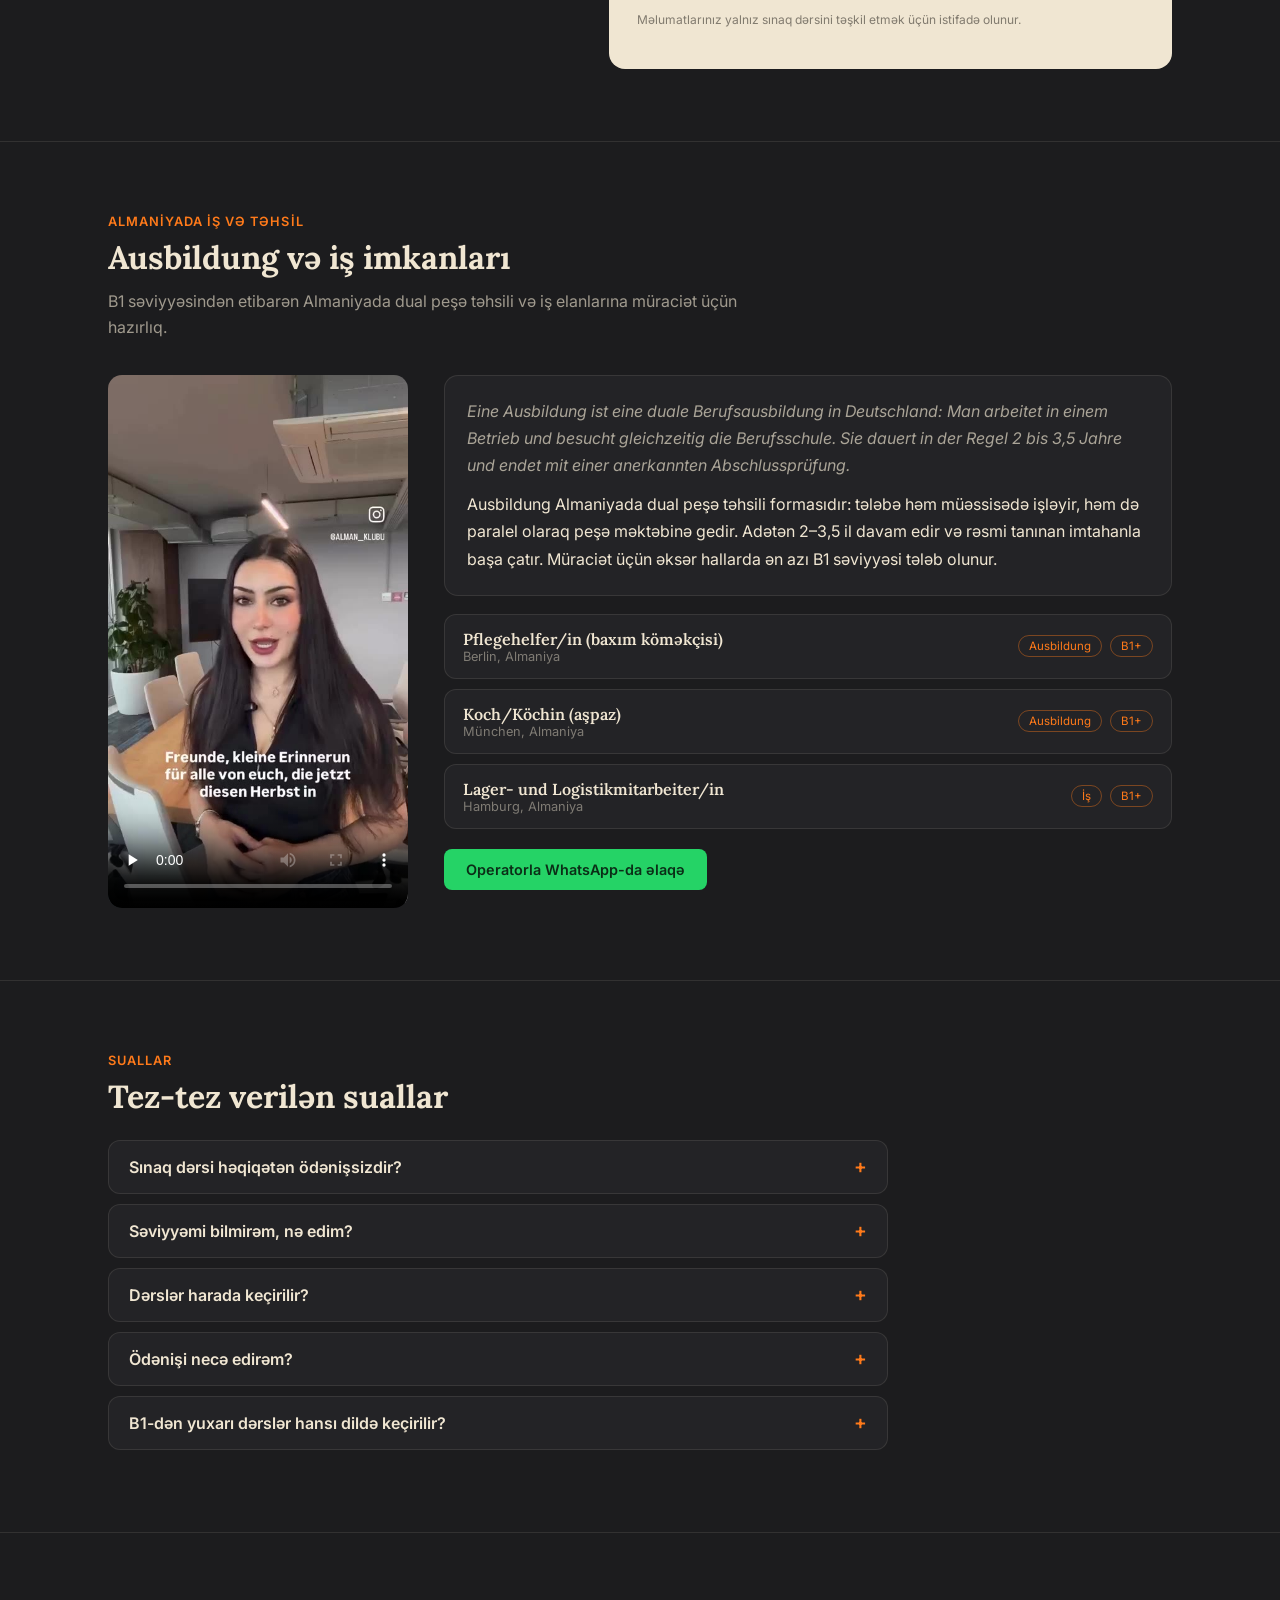
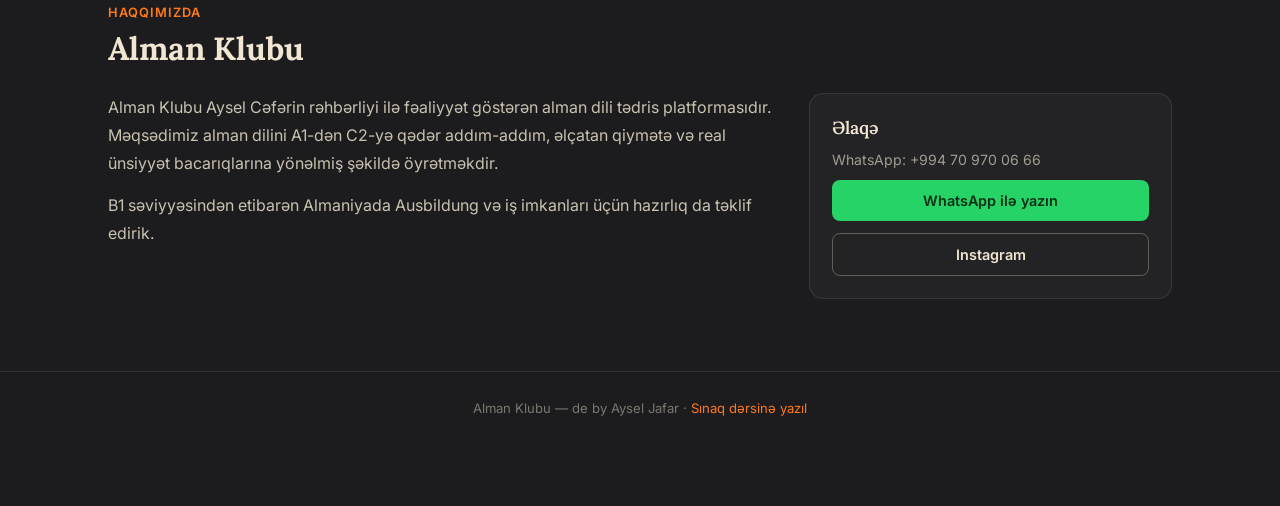
==== commit f191959a: "Update index.html" ====
--- a/index.html
+++ b/index.html
@@ -398,7 +398,7 @@
       <h2 class="section-title">Tez-tez verilən suallar</h2>
       <div class="faq" style="margin-top:24px">
         <details><summary>Sınaq dərsi həqiqətən ödənişsizdir?</summary><p>Bəli. 15–30 dəqiqəlik sınaq dərsi tamamilə ödənişsizdir və heç bir öhdəlik yaratmır.</p></details>
-        <details><summary>Səviyyəmi bilmirəm, nə edim?</summary><p>Formada "Bilmirəm" seçin. Müəllim sınaq dərsində səviyyənizi müəyyən edib uyğun qrupu tövsiyə edəcək.</p></details>
+                <details><summary>Səviyyəmi bilmirəm, nə edim?</summary><p>Formada "Bilmirəm" seçin. Müəllim sınaq dərsində səviyyənizi müəyyən edib uyğun qrupu tövsiyə edəcək. Həmçinin aşağıdakı düyməyə basaraq cəmi bir neçə dəqiqəyə testdən keçə və səviyyənizi öyrənə bilərsiniz.<br><a class="btn btn-wa btn-sm" data-wa="test" target="_blank" rel="noopener" style="margin-top:10px">Alman dili səviyyəmi yoxla</a></p></details>
         <details><summary>Dərslər harada keçirilir?</summary><p>Dərslər yalnız onlayn keçirilir.</p></details>
         <details><summary>Ödənişi necə edirəm?</summary><p>Sınaq dərsindən sonra operator sizə ödəniş rekvizitlərini göndərir. Ödənişdən sonra sizi qrupa əlavə edirik.</p></details>
         <details><summary>B1-dən yuxarı dərslər hansı dildə keçirilir?</summary><p>B1 və yuxarı səviyyələrdə dərslər tamamilə alman dilində keçirilir. İngilis-alman qrupları da mövcuddur.</p></details>
@@ -414,7 +414,7 @@
       <div class="about" style="margin-top:24px">
         <div>
           <p>Alman Klubu Aysel Cəfərin rəhbərliyi ilə fəaliyyət göstərən alman dili tədris platformasıdır. Məqsədimiz alman dilini A1-dən C2-yə qədər addım-addım, əlçatan qiymətə və real ünsiyyət bacarıqlarına yönəlmiş şəkildə öyrətməkdir.</p>
-          <p>Kiçik qruplarla canlı dərslər keçiririk. B1 səviyyəsindən etibarən Almaniyada Ausbildung və iş imkanları üçün hazırlıq da təklif edirik.</p>
+          <p>B1 səviyyəsindən etibarən Almaniyada Ausbildung və iş imkanları üçün hazırlıq da təklif edirik.</p>
         </div>
         <div class="contact-card">
           <div class="serif" style="font-size:1.1rem;font-weight:600">Əlaqə</div>
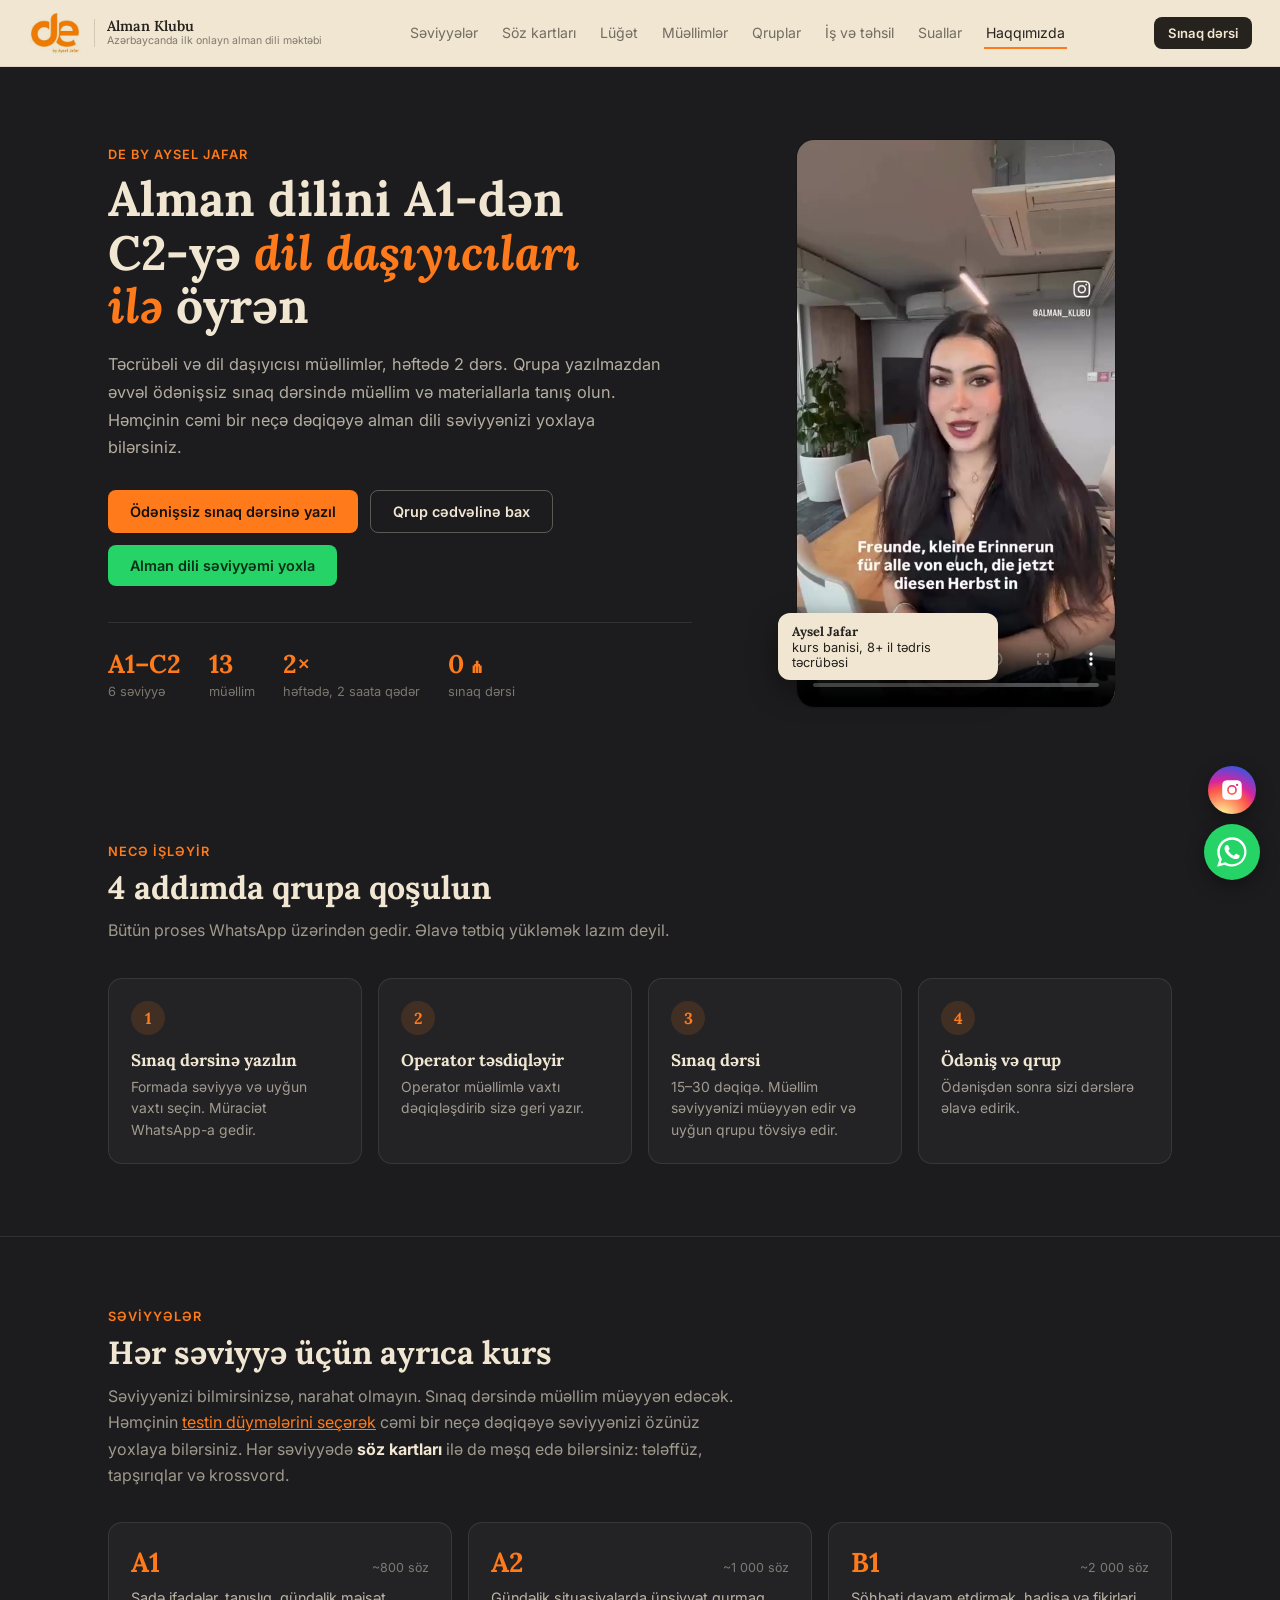
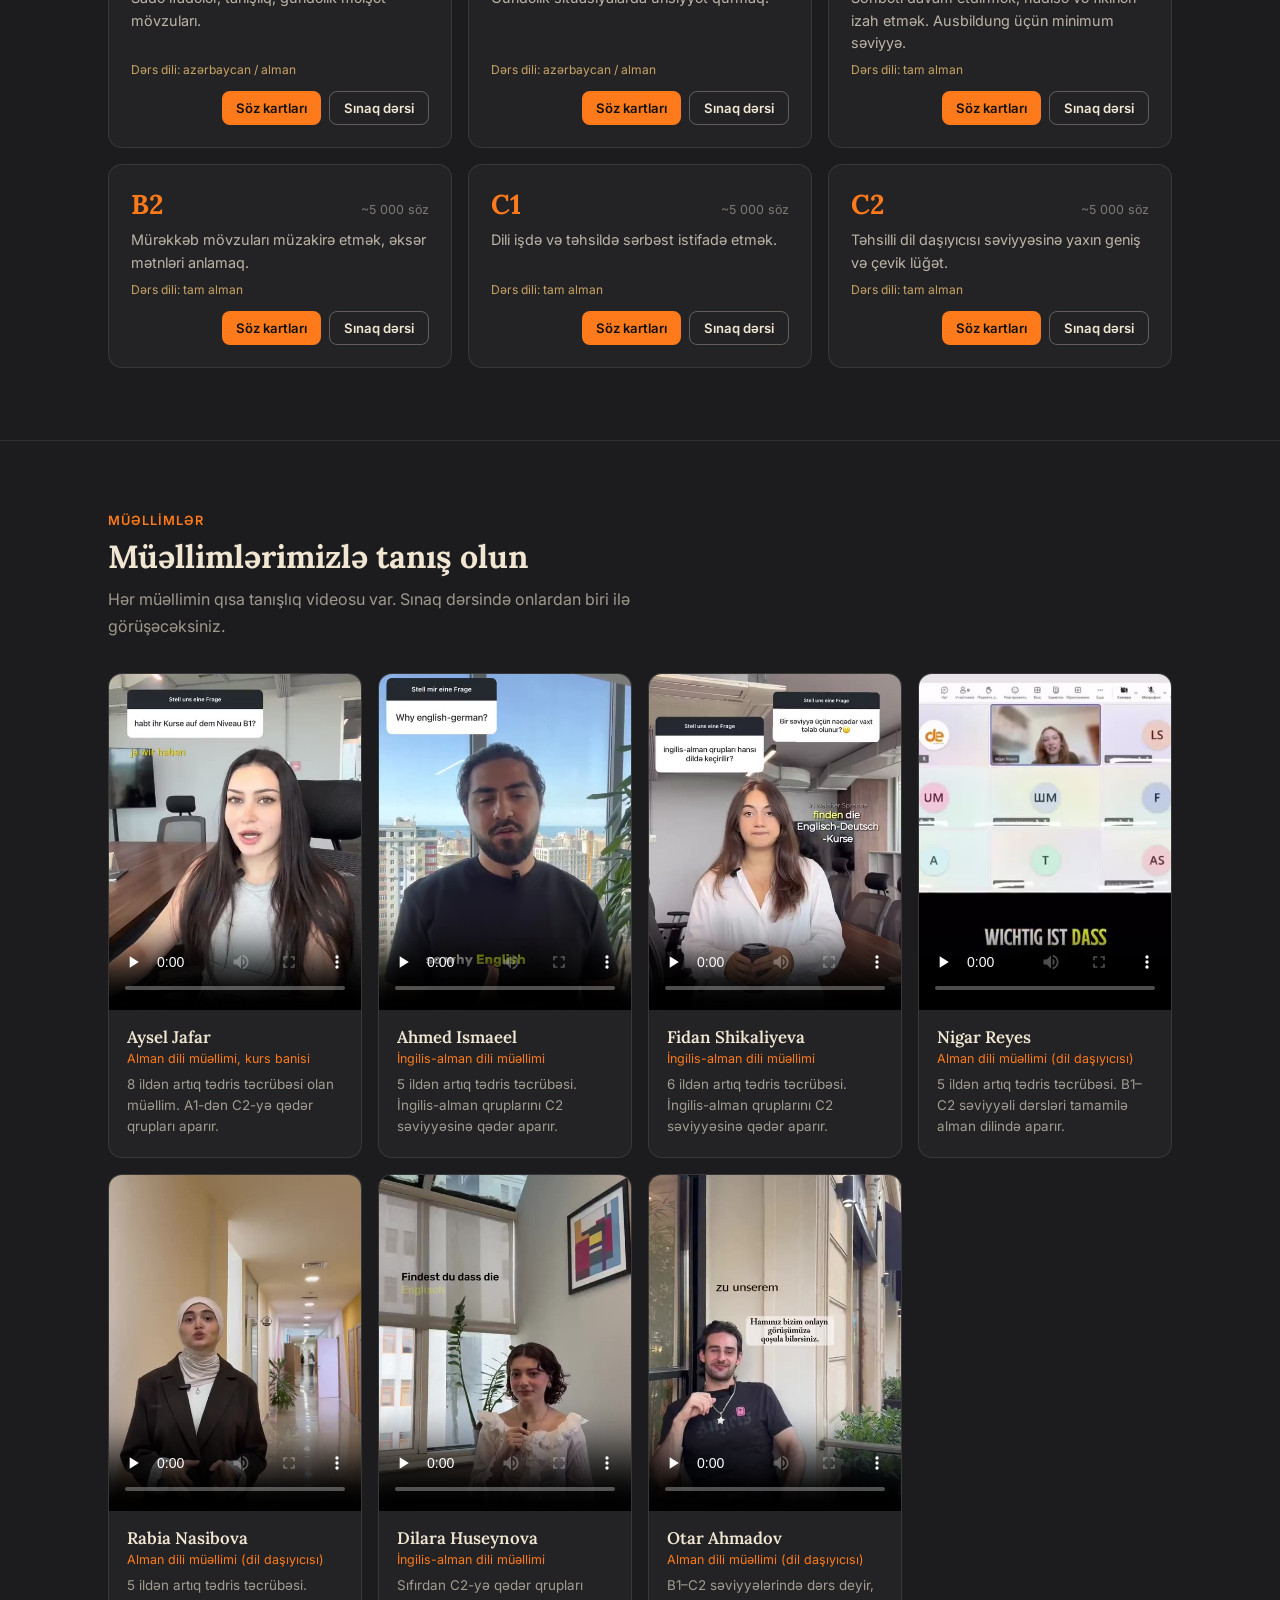
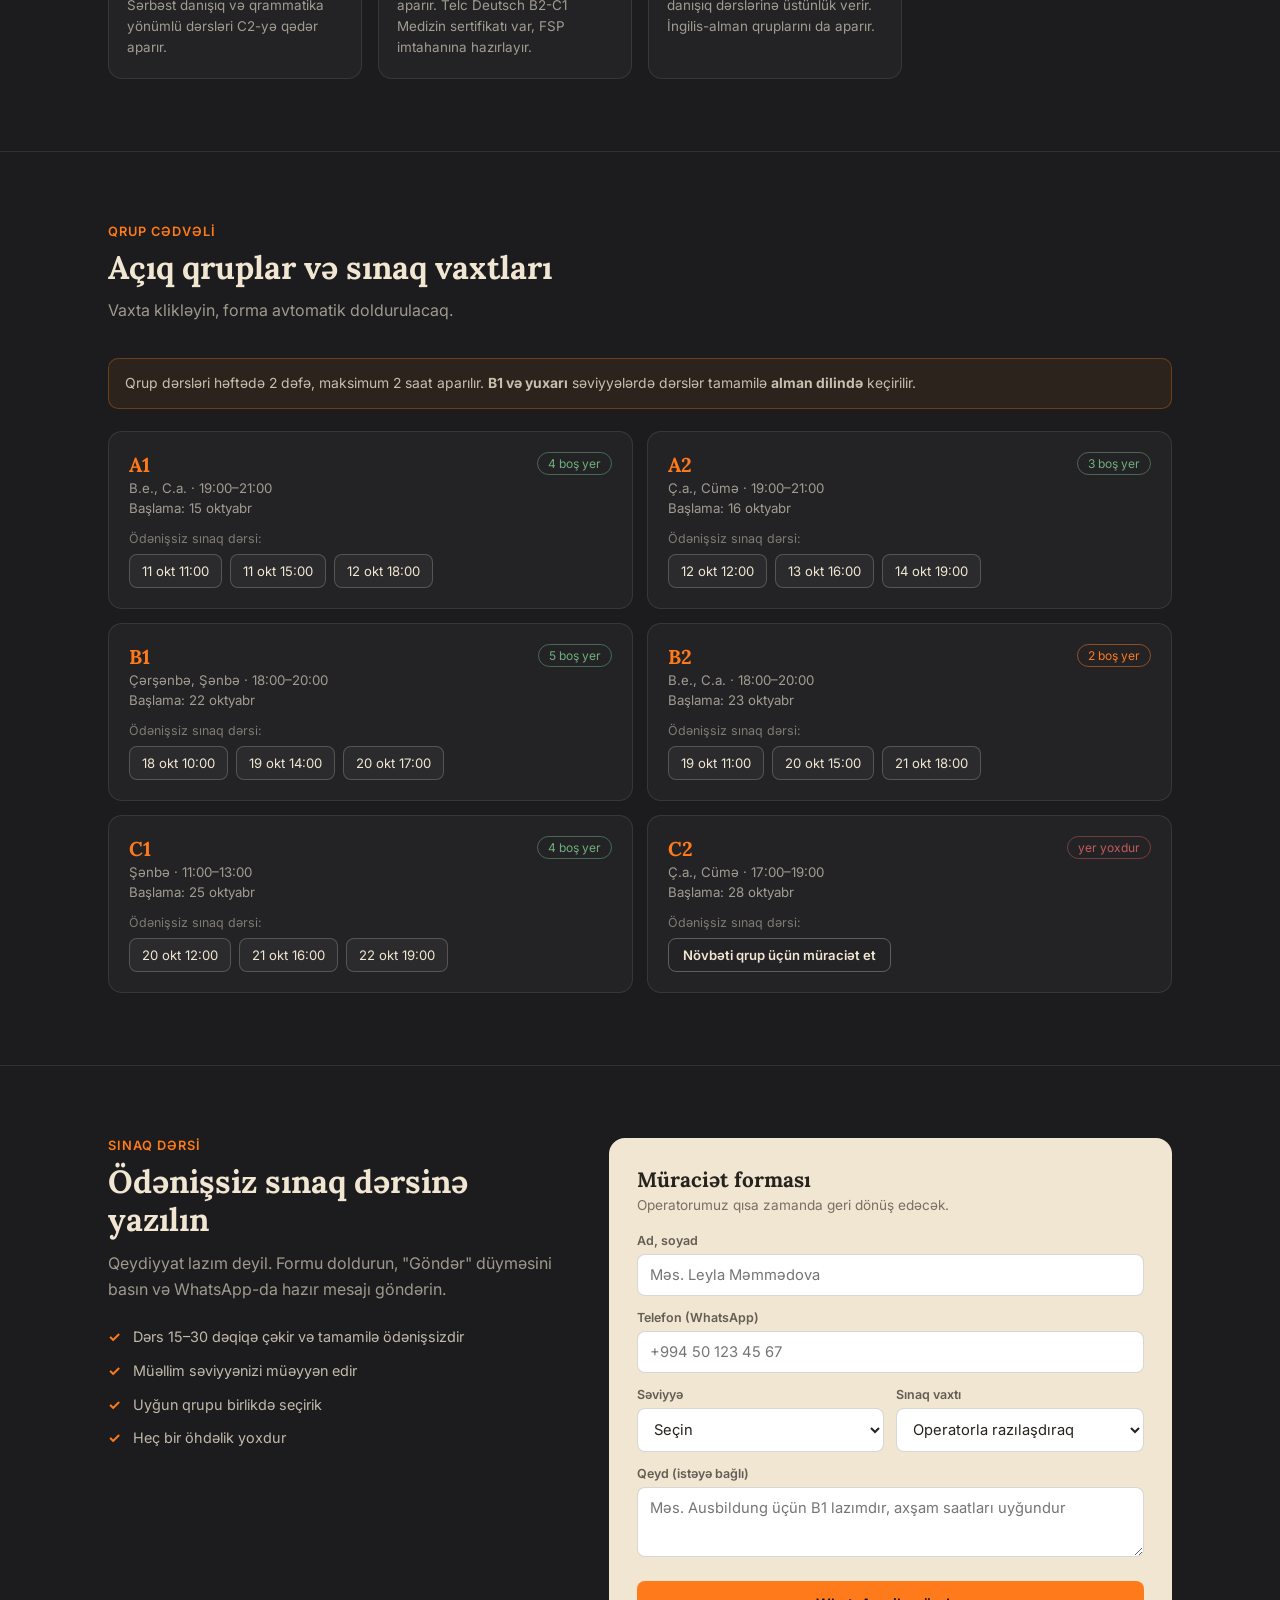
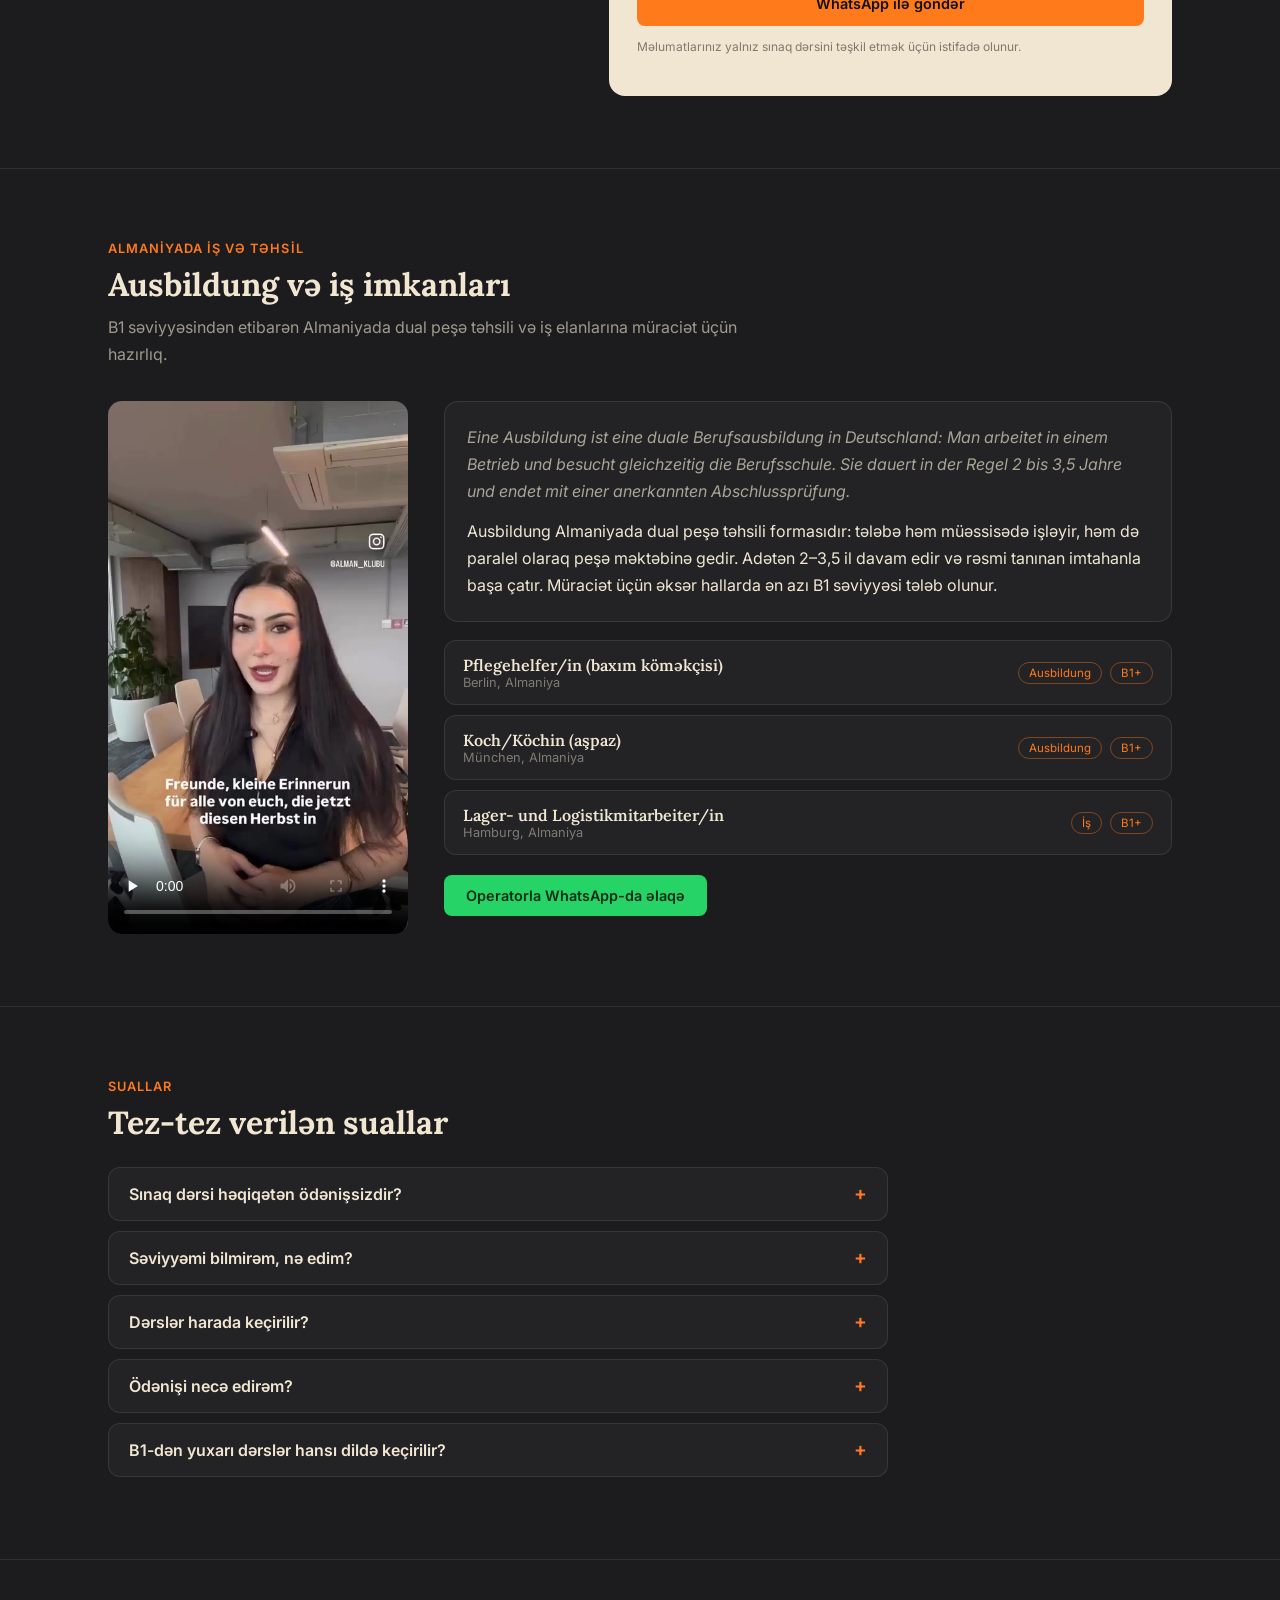
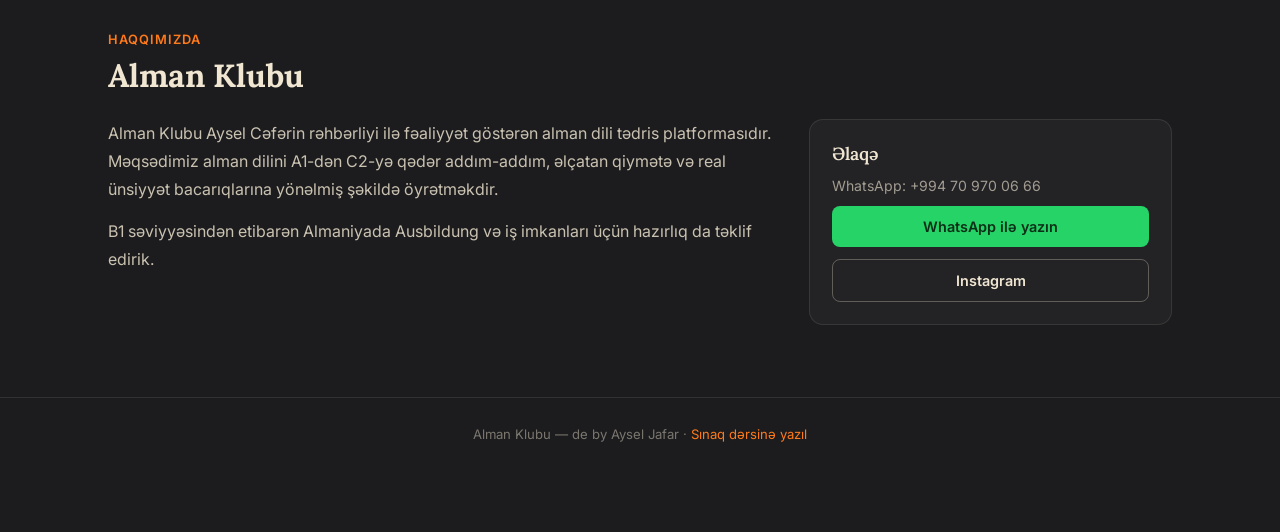
==== commit 5ea4b3e4: "Söz kartları + Lüğət + Black Friday" ====
--- a/index.html
+++ b/index.html
@@ -210,6 +210,29 @@
 @media (max-width:520px){.wa-float{right:14px;bottom:14px;width:50px;height:50px}.ig-float{right:17px;bottom:74px;width:44px;height:44px}}
 
 :focus-visible{outline:2px solid var(--orange);outline-offset:2px}
+/* Black Friday */
+.bf-bar{ position:relative; display:flex; justify-content:space-between; align-items:center; gap:18px; flex-wrap:wrap;
+  margin:0 0 20px; padding:16px 22px; border-radius:14px; background:#0a0a0b; color:#f5efe3;
+  border:1px solid transparent; background-image: linear-gradient(#0a0a0b,#0a0a0b), linear-gradient(90deg,#c9a24b,#ff7a18,#c9a24b);
+  background-origin:border-box; background-clip:padding-box, border-box; box-shadow:0 10px 30px rgba(0,0,0,0.35); overflow:hidden; }
+.bf-bar::after{ content:''; position:absolute; top:0; left:-40%; width:30%; height:100%;
+  background:linear-gradient(100deg, transparent, rgba(255,215,140,0.10), transparent); animation:bfShine 4.5s ease-in-out infinite; pointer-events:none; }
+@keyframes bfShine{ 0%{ left:-40%; } 60%,100%{ left:120%; } }
+.bf-left{ display:flex; align-items:center; gap:12px; flex-wrap:wrap; }
+.bf-label{ font-family:'Inter',sans-serif; font-weight:900; letter-spacing:0.14em; font-size:0.95rem; padding:6px 12px; border-radius:8px;
+  background:linear-gradient(135deg,#ffcf6b,#ff7a18); color:#0a0a0b; }
+.bf-text{ font-weight:700; font-size:1rem; }
+.bf-until{ font-size:0.8rem; color:#c9a24b; border:1px solid rgba(201,162,75,0.5); padding:3px 9px; border-radius:20px; }
+.bf-timer{ display:flex; gap:8px; }
+.bf-timer div{ min-width:52px; text-align:center; padding:6px 6px 4px; border-radius:9px; background:#18181b; border:1px solid rgba(201,162,75,0.35); }
+.bf-timer b{ display:block; font-size:1.2rem; font-weight:800; color:#ffcf6b; font-variant-numeric:tabular-nums; line-height:1.1; }
+.bf-timer small{ font-size:0.62rem; color:rgba(245,239,227,0.55); text-transform:uppercase; letter-spacing:0.08em; }
+@media (max-width:600px){ .bf-bar{ padding:14px; justify-content:center; text-align:center; } .bf-left{ justify-content:center; } .bf-timer div{ min-width:46px; } }
+.bf-wrap{ padding-top:22px; }
+a.bf-link{ text-decoration:none; cursor:pointer; }
+a.bf-link:hover{ box-shadow:0 10px 34px rgba(201,162,75,0.25); }
+a.bf-link{ color:#f5efe3; }
+.bf-wrap .bf-bar{ color:#f5efe3; }
 </style>
 </head>
 <body>
@@ -225,6 +248,8 @@
     </a>
     <nav class="topnav" id="topnav">
       <a href="#seviyyeler">Səviyyələr</a>
+      <a href="kartlar/index.html">Söz kartları</a>
+      <a href="kartlar/dictionary.html">Lüğət</a>
       <a href="#muellimler">Müəllimlər</a>
       <a href="#cedvel">Qruplar</a>
       <a href="#qiymetler" data-pricing>Qiymətlər</a>
@@ -237,6 +262,37 @@
 </header>
 
 <main id="top">
+  <!-- BLACK FRIDAY -->
+  <div class="wrap bf-wrap" id="bf-main">
+    <a class="bf-bar bf-link" href="kartlar/index.html" title="Söz kartlarının qiymətləri">
+      <div class="bf-left">
+        <span class="bf-label">BLACK FRIDAY</span>
+        <span class="bf-text">Bütün səviyyələrin söz kartlarına 45%-ə qədər endirim</span>
+        <span class="bf-until">3 dekabr tarixinədək</span>
+      </div>
+      <div class="bf-timer" data-until="2026-12-03T23:59:59">
+        <div><b data-u="d">0</b><small>gün</small></div>
+        <div><b data-u="h">00</b><small>saat</small></div>
+        <div><b data-u="m">00</b><small>dəq</small></div>
+        <div><b data-u="s">00</b><small>san</small></div>
+      </div>
+    </a>
+  </div>
+  <script>
+  (function(){
+    var box=document.getElementById('bf-main'); if(!box) return;
+    var t=box.querySelector('.bf-timer');
+    function tick(){
+      var ms=new Date(t.dataset.until)-new Date();
+      if(ms<0){ box.remove(); clearInterval(iv); return; }
+      var d=Math.floor(ms/864e5); ms-=d*864e5; var h=Math.floor(ms/36e5); ms-=h*36e5;
+      var m=Math.floor(ms/6e4); ms-=m*6e4; var s=Math.floor(ms/1e3);
+      function set(k,v){ t.querySelector('[data-u="'+k+'"]').textContent=v; }
+      set('d',d); set('h',String(h).padStart(2,'0')); set('m',String(m).padStart(2,'0')); set('s',String(s).padStart(2,'0'));
+    }
+    var iv=setInterval(tick,1000); tick();
+  })();
+  </script>
   <!-- HERO -->
   <div class="wrap">
     <div class="hero">
@@ -283,7 +339,7 @@
     <div class="wrap">
       <div class="eyebrow">Səviyyələr</div>
       <h2 class="section-title">Hər səviyyə üçün ayrıca kurs</h2>
-      <p class="section-lead">Səviyyənizi bilmirsinizsə, narahat olmayın. Sınaq dərsində müəllim müəyyən edəcək. Həmçinin <a data-wa="test" target="_blank" rel="noopener" style="color:var(--orange);text-decoration:underline">testin düymələrini seçərək</a> cəmi bir neçə dəqiqəyə səviyyənizi özünüz yoxlaya bilərsiniz.</p>
+      <p class="section-lead">Səviyyənizi bilmirsinizsə, narahat olmayın. Sınaq dərsində müəllim müəyyən edəcək. Həmçinin <a data-wa="test" target="_blank" rel="noopener" style="color:var(--orange);text-decoration:underline">testin düymələrini seçərək</a> cəmi bir neçə dəqiqəyə səviyyənizi özünüz yoxlaya bilərsiniz. Hər səviyyədə <b style="color:var(--parchment)">söz kartları</b> ilə də məşq edə bilərsiniz: tələffüz, tapşırıqlar və krossvord.</p>
       <div class="level-grid" id="level-grid"></div>
     </div>
   </section>
@@ -452,9 +508,9 @@
   { id:'A1', words:'~800 söz',    desc:'Sadə ifadələr, tanışlıq, gündəlik məişət mövzuları.', lang:'Dərs dili: azərbaycan / alman' },
   { id:'A2', words:'~1 000 söz',  desc:'Gündəlik situasiyalarda ünsiyyət qurmaq.',             lang:'Dərs dili: azərbaycan / alman' },
   { id:'B1', words:'~2 000 söz',  desc:'Söhbəti davam etdirmək, hadisə və fikirləri izah etmək. Ausbildung üçün minimum səviyyə.', lang:'Dərs dili: tam alman' },
-  { id:'B2', words:'~4 000 söz',  desc:'Mürəkkəb mövzuları müzakirə etmək, əksər mətnləri anlamaq.', lang:'Dərs dili: tam alman' },
-  { id:'C1', words:'~6 000 söz',  desc:'Dili işdə və təhsildə sərbəst istifadə etmək.',       lang:'Dərs dili: tam alman' },
-  { id:'C2', words:'~6 000+ söz', desc:'Təhsilli dil daşıyıcısı səviyyəsinə yaxın geniş və çevik lüğət.', lang:'Dərs dili: tam alman' },
+  { id:'B2', words:'~5 000 söz',  desc:'Mürəkkəb mövzuları müzakirə etmək, əksər mətnləri anlamaq.', lang:'Dərs dili: tam alman' },
+  { id:'C1', words:'~5 000 söz',  desc:'Dili işdə və təhsildə sərbəst istifadə etmək.',       lang:'Dərs dili: tam alman' },
+  { id:'C2', words:'~5 000 söz', desc:'Təhsilli dil daşıyıcısı səviyyəsinə yaxın geniş və çevik lüğət.', lang:'Dərs dili: tam alman' },
 ];
 
 const TEACHERS = [
@@ -511,7 +567,10 @@
     <div class="level-lang">${esc(l.lang)}</div>
     <div style="display:flex;justify-content:space-between;align-items:center;margin-top:6px">
       <span style="font-size:.85rem;color:var(--muted)">${CONFIG.showPricing && p ? p.price + ' ' + CONFIG.currency + ' / ay' : ''}</span>
-      <a class="btn btn-outline btn-sm" href="#sinaq" data-pick-level="${l.id}">Sınaq dərsi</a>
+      <div style="display:flex;gap:8px;flex-wrap:wrap;justify-content:flex-end">
+        <a class="btn btn-primary btn-sm" href="kartlar/course.html?level=${l.id.toLowerCase()}">Söz kartları</a>
+        <a class="btn btn-outline btn-sm" href="#sinaq" data-pick-level="${l.id}">Sınaq dərsi</a>
+      </div>
     </div>
   </div>`;
 }).join('');
@@ -701,7 +760,7 @@
     navLinks.forEach(a => a.classList.toggle('active', a.getAttribute('href') === '#' + en.target.id));
   });
 }, { rootMargin:'-45% 0px -50% 0px' });
-navLinks.forEach(a => { const s = document.querySelector(a.getAttribute('href')); if (s) io.observe(s); });
+navLinks.forEach(a => { const h = a.getAttribute('href'); if (!h.startsWith('#')) return; const s = document.querySelector(h); if (s) io.observe(s); });
 </script>
 </body>
 </html>
